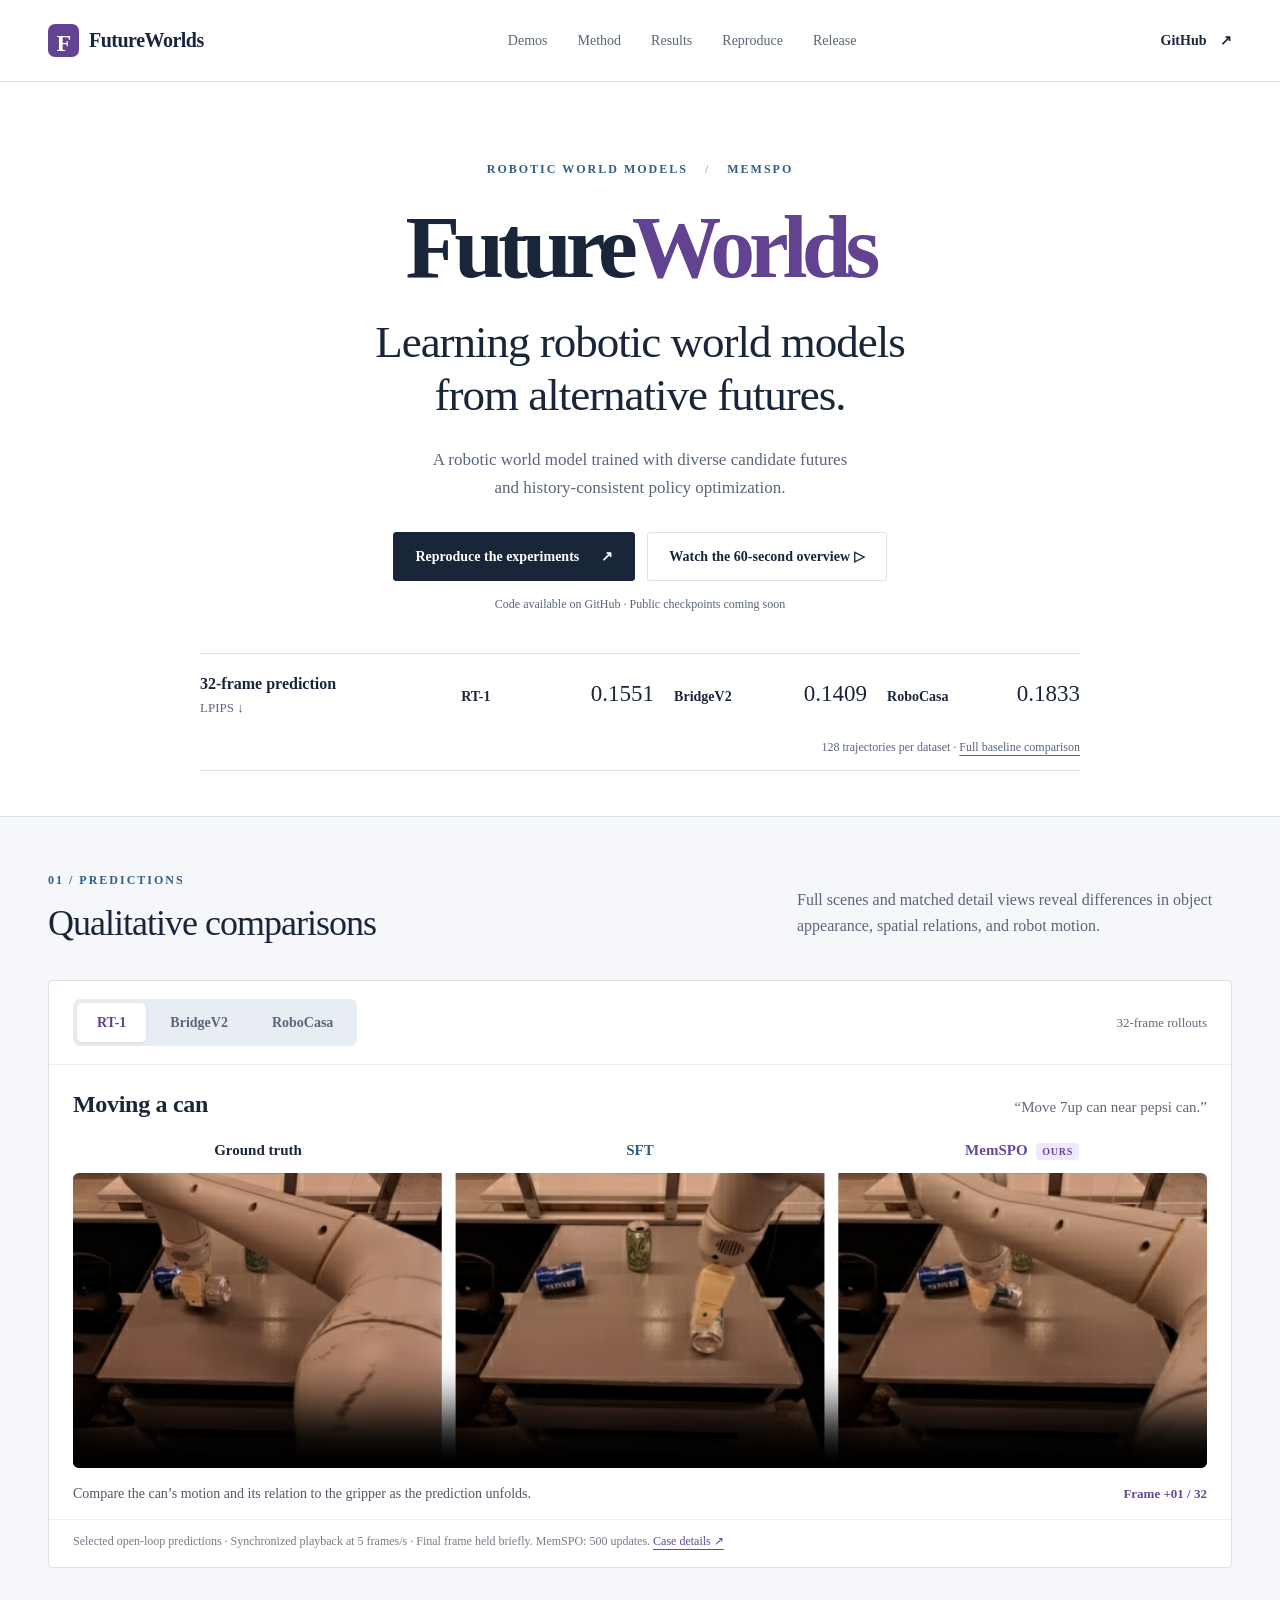
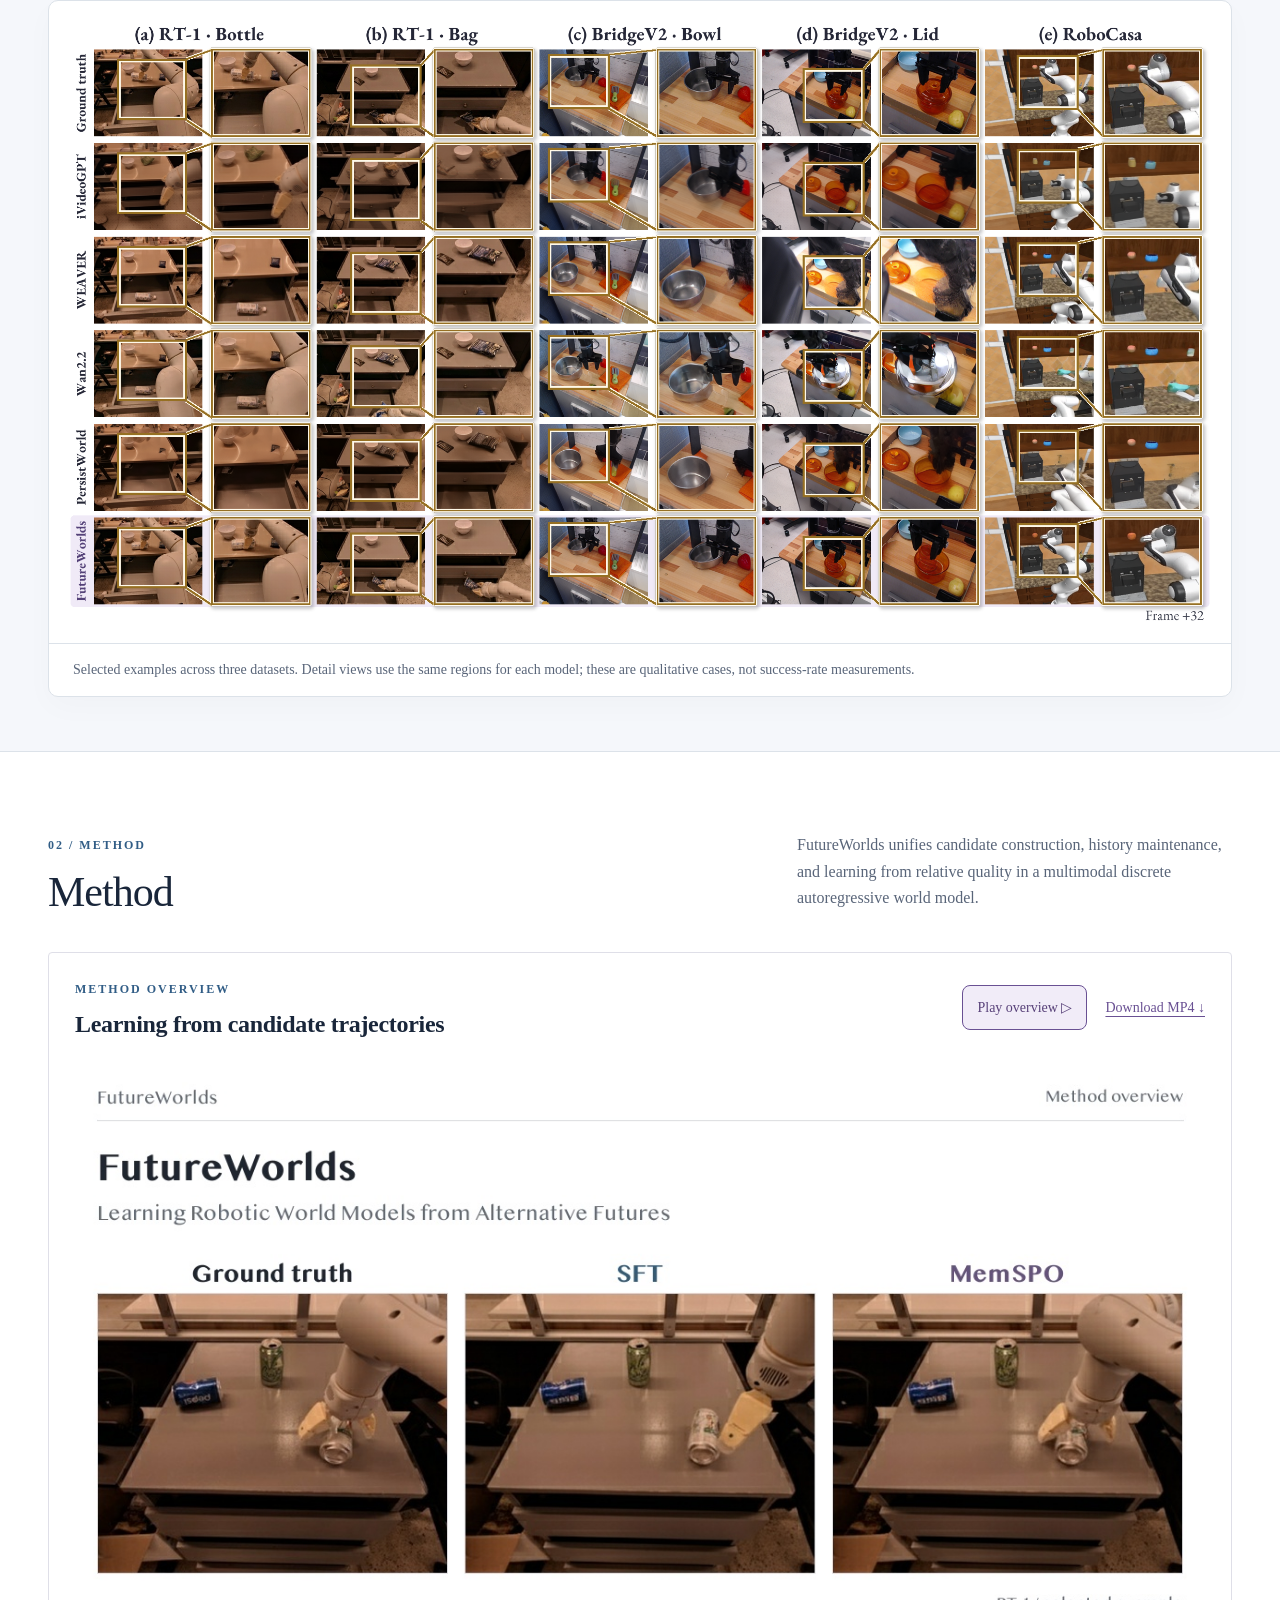
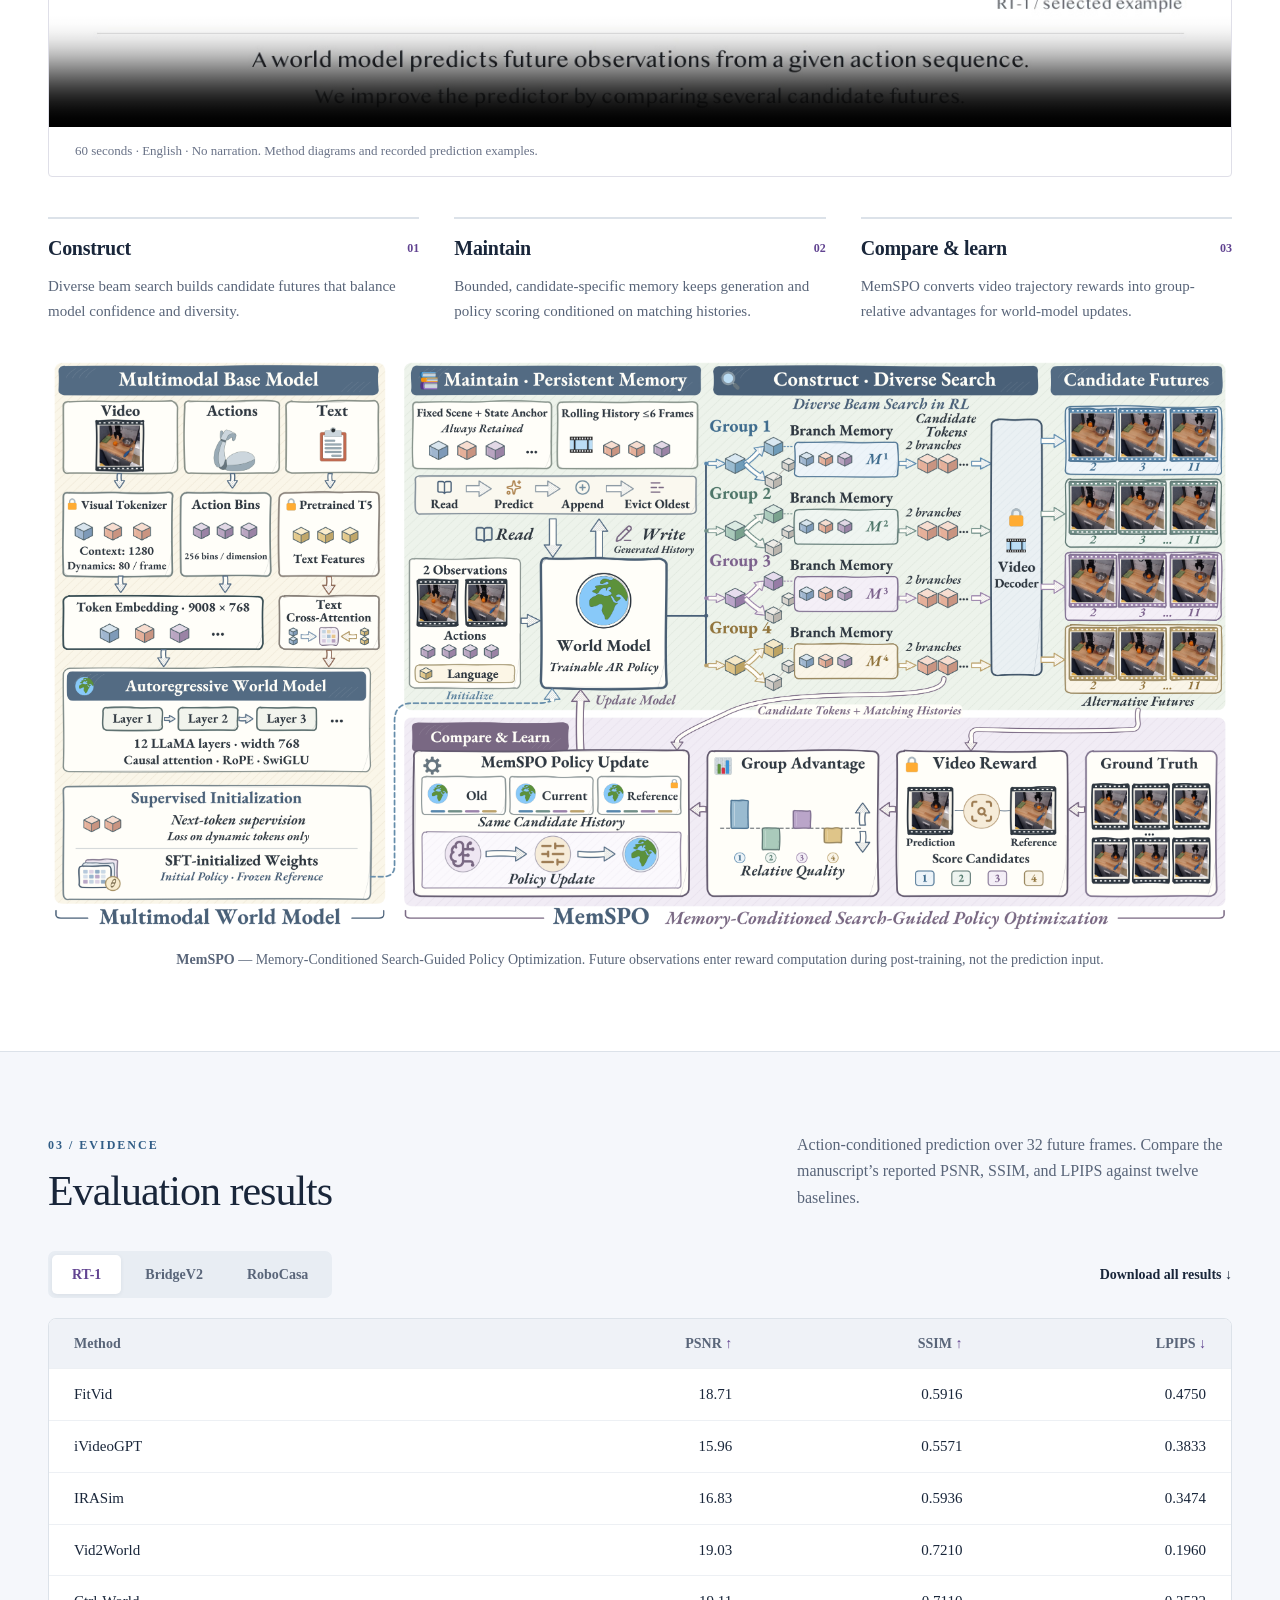
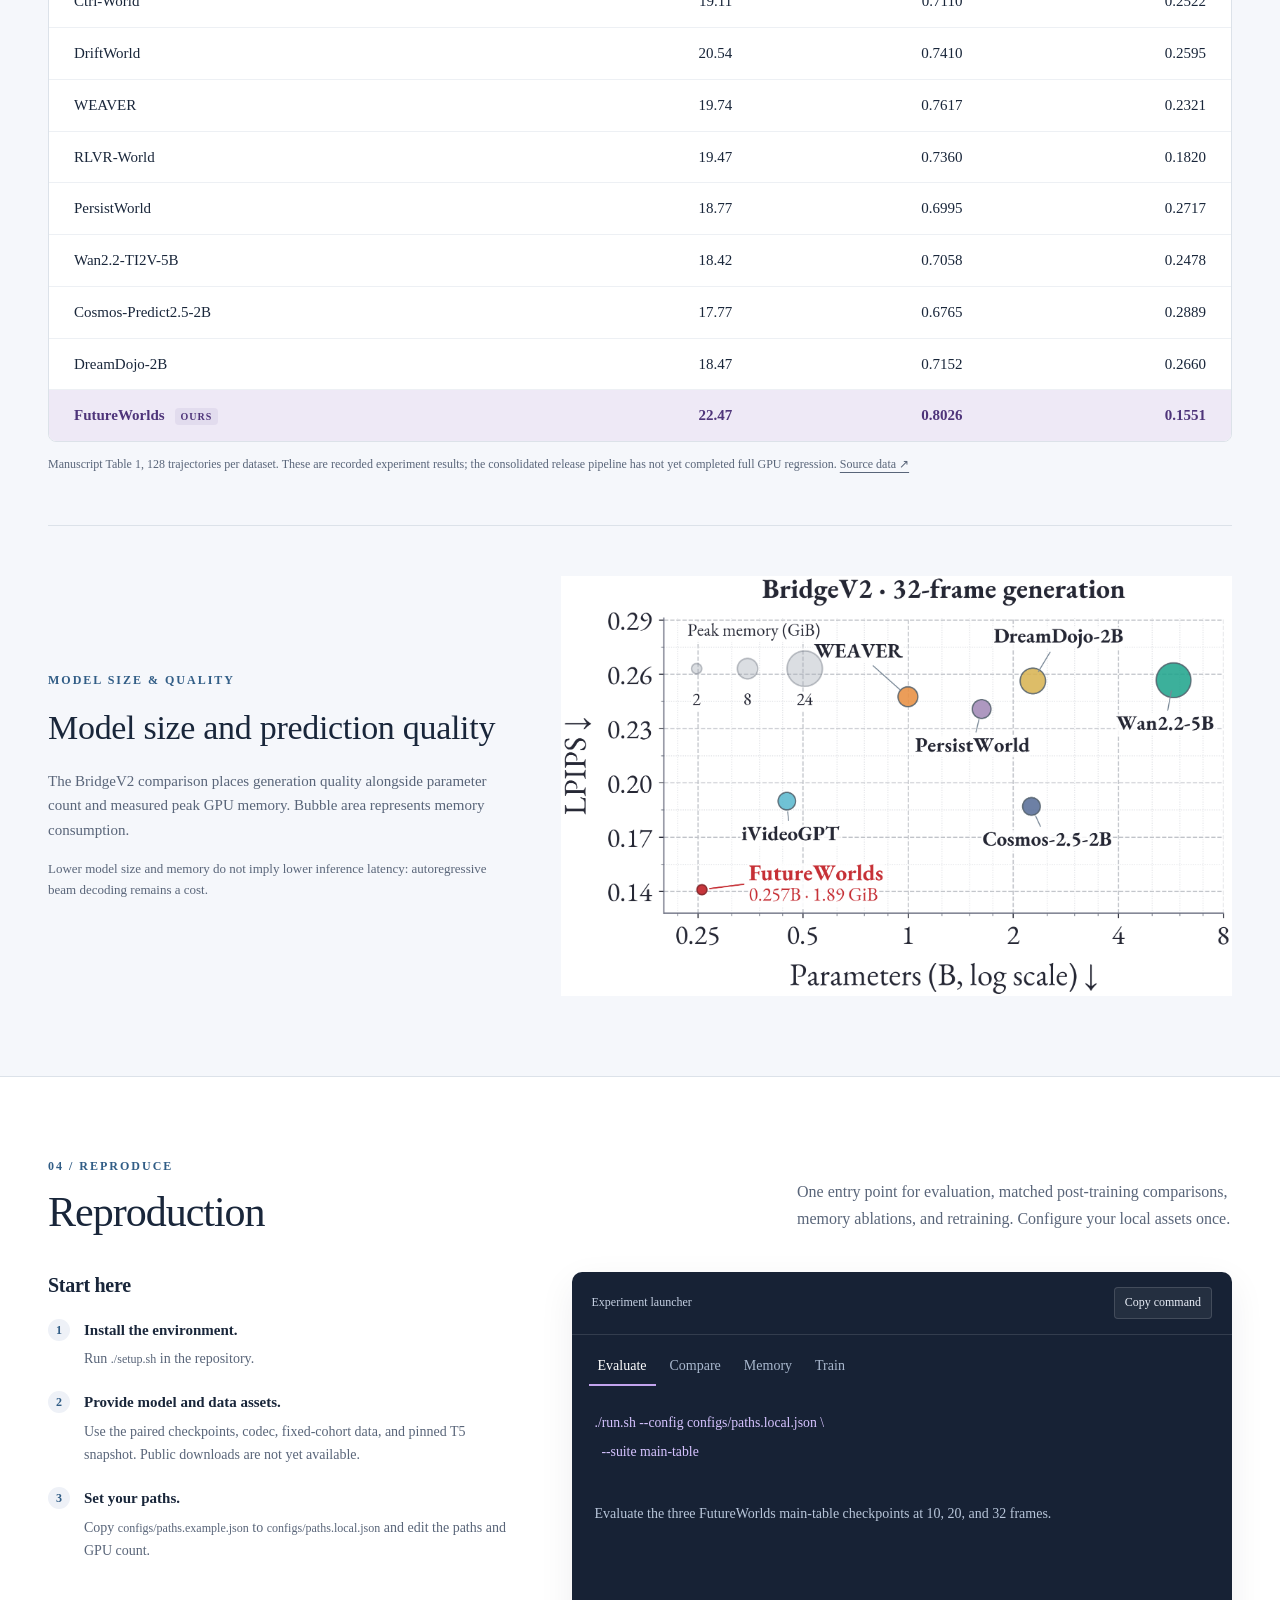
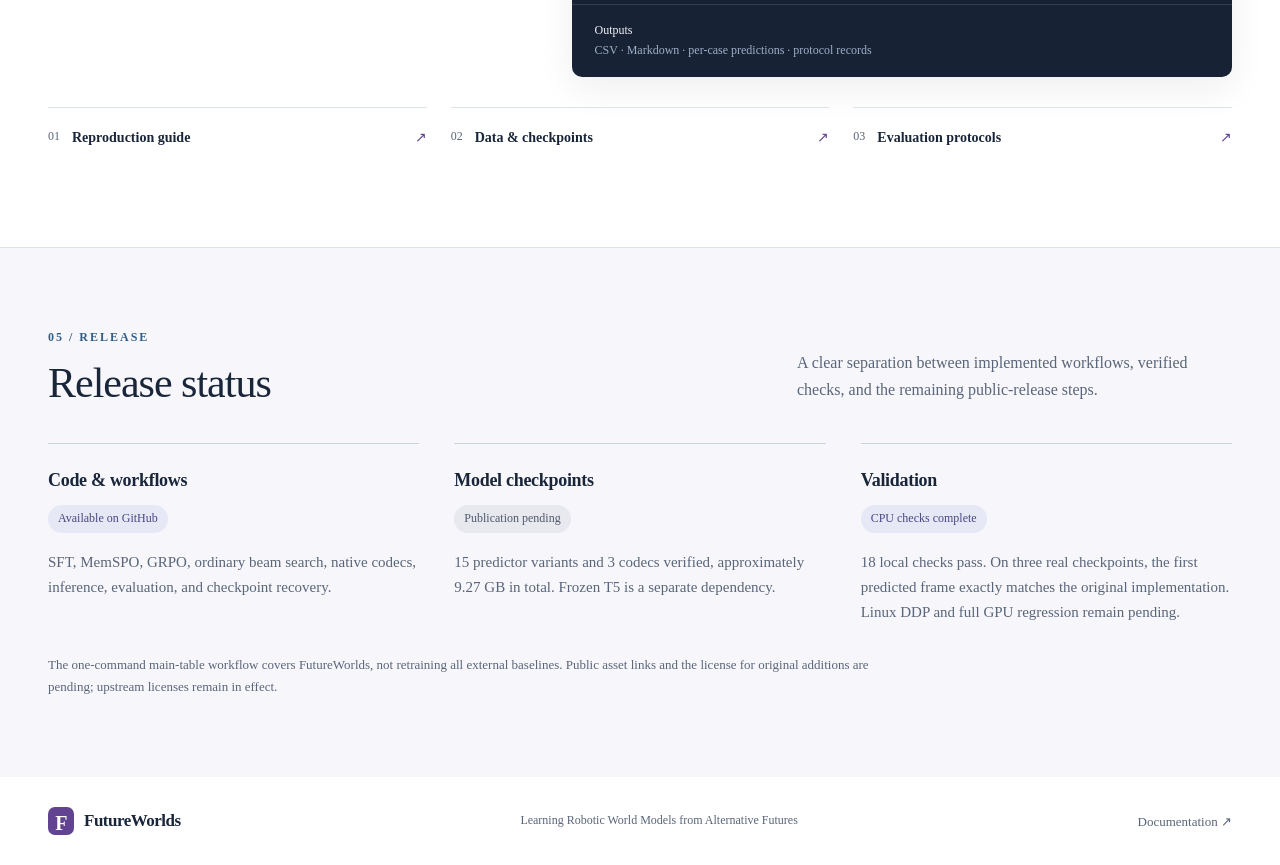
==== site/index.html @ 18e37ced "Publish FutureWorlds code and project website" ====
<!doctype html>
<html lang="en">
<head>
<meta charset="utf-8"><meta name="viewport" content="width=device-width, initial-scale=1">
<title>FutureWorlds · Learning from alternative futures</title>
<meta name="description" content="FutureWorlds learns robotic world models through diverse candidate futures, persistent memory, and MemSPO. Explore results and reproducible training and evaluation workflows.">
<meta property="og:title" content="FutureWorlds: Learning Robotic World Models from Alternative Futures"><meta property="og:description" content="Construct diverse futures. Maintain individual histories. Learn from relative quality."><meta property="og:type" content="website">
<link rel="icon" type="image/svg+xml" href="data:image/svg+xml,%3Csvg xmlns='http://www.w3.org/2000/svg' viewBox='0 0 32 32'%3E%3Crect width='32' height='32' rx='8' fill='%234f3e85'/%3E%3Cpath d='M9 24V8h15M9 15h11' stroke='white' stroke-width='3' fill='none'/%3E%3C/svg%3E">
<link rel="stylesheet" href="style.css?v=english2"><script src="app.js?v=english2" defer></script>
</head>
<body>
<a class="skip" href="#main">Skip to content</a>
<header><div class="nav wrap"><a href="#" class="wordmark"><span class="mark">F</span>FutureWorlds</a><nav aria-label="Main navigation"><a href="#rollouts">Demos</a><a href="#method">Method</a><a href="#results">Results</a><a href="#reproduce">Reproduce</a><a href="#release">Release</a></nav><a class="nav-cta" href="https://github.com/Alexander-wu/FutureWorlds">GitHub <span aria-hidden="true">↗</span></a></div></header>
<main id="main">
<section class="hero wrap">
<div class="eyebrow">ROBOTIC WORLD MODELS <span>/</span> MEMSPO</div>
<h1>Future<span>Worlds</span></h1>
<p class="hero-title">Learning robotic world models<br>from alternative futures.</p>
<p class="hero-description">A robotic world model trained with diverse candidate futures<br>and history-consistent policy optimization.</p>
<div class="actions"><a class="button primary" href="#reproduce">Reproduce the experiments <span aria-hidden="true">↗</span></a><a class="button secondary" href="#method-video">Watch the 60-second overview ▷</a></div>
<p class="availability">Code available on GitHub · Public checkpoints coming soon</p>
<div class="hero-results" aria-label="Reported 32-frame LPIPS results">
<p class="hero-results-label">32-frame prediction <span>LPIPS ↓</span></p>
<div><strong>RT-1</strong><span>0.1551</span></div><div><strong>BridgeV2</strong><span>0.1409</span></div><div><strong>RoboCasa</strong><span>0.1833</span></div>
<p class="hero-results-note">128 trajectories per dataset · <a href="#results">Full baseline comparison</a></p>
</div>
</section>
<section class="visual-section" id="predictions"><div class="wrap">
<div class="section-top"><div><div class="eyebrow">01 / PREDICTIONS</div><h2>Qualitative comparisons</h2></div><p>Full scenes and matched detail views reveal differences in object appearance, spatial relations, and robot motion.</p></div>
<div class="rollout-showcase" id="rollouts">
<div class="rollout-toolbar"><div class="tabs" role="tablist" aria-label="Animated prediction dataset"><button role="tab" aria-selected="true" id="rollout-rt1" aria-controls="rollout-panel" data-rollout="rt1">RT-1</button><button role="tab" aria-selected="false" tabindex="-1" id="rollout-bridge" aria-controls="rollout-panel" data-rollout="bridge">BridgeV2</button><button role="tab" aria-selected="false" tabindex="-1" id="rollout-robocasa" aria-controls="rollout-panel" data-rollout="robocasa">RoboCasa</button></div><span class="rollout-badge">32-frame rollouts</span></div>
<div id="rollout-panel" role="tabpanel" aria-labelledby="rollout-rt1">
<div class="rollout-title"><h3 id="rollout-title">Moving a can</h3><p id="rollout-instruction">“Move 7up can near pepsi can.”</p></div>
<div class="rollout-labels"><span>Ground truth</span><span>SFT</span><span>MemSPO <small>Ours</small></span></div>
<video id="rollout-video" controls muted loop playsinline preload="metadata" poster="assets/rollouts/rt1.jpg" src="assets/rollouts/rt1.mp4" aria-label="RT-1 synchronized ground truth, SFT and MemSPO prediction">Your browser does not support embedded video. <a href="assets/rollouts/rt1.mp4">Download the RT-1 comparison</a>.</video>
<div class="rollout-bottom"><p id="rollout-description">Compare the can’s motion and its relation to the gripper as the prediction unfolds.</p><span id="rollout-frame">Frame +01 / 32</span></div>
</div>
<p class="rollout-note">Selected open-loop predictions · Synchronized playback at 5 frames/s · Final frame held briefly. <span id="rollout-checkpoint">MemSPO: 500 updates.</span> <a href="data/rollouts.json">Case details ↗</a></p>
</div>
<figure class="figure-surface"><button class="figure-button" data-zoom="assets/qualitative.png" data-caption="Selected 32-frame predictions from the manuscript" aria-label="Enlarge qualitative comparisons"><img src="assets/qualitative.png" alt="Manuscript qualitative comparison across RT-1, BridgeV2 and RoboCasa, with baseline predictions and matched detail crops." width="2400" height="720"><span class="zoom-label">View full resolution ↗</span></button><figcaption>Selected examples across three datasets. Detail views use the same regions for each model; these are qualitative cases, not success-rate measurements.</figcaption></figure>
</div></section>
<section class="wrap section" id="method">
<div class="section-top"><div><div class="eyebrow">02 / METHOD</div><h2>Method</h2></div><p>FutureWorlds unifies candidate construction, history maintenance, and learning from relative quality in a multimodal discrete autoregressive world model.</p></div>
<figure class="explainer" id="method-video"><div class="explainer-heading"><div><span class="eyebrow">METHOD OVERVIEW</span><h3>Learning from candidate trajectories</h3></div><div class="explainer-actions"><button type="button" id="play-explainer">Play overview ▷</button> <a href="assets/futureworlds-explainer-en.mp4" download>Download MP4 ↓</a></div></div><video controls muted playsinline preload="metadata" src="assets/futureworlds-explainer-en.mp4?v=english2" poster="assets/futureworlds-explainer-en.jpg?v=english2" aria-label="FutureWorlds one-minute method explanation in English">Download the video using the link above.</video><figcaption>60 seconds · English · No narration. Method diagrams and recorded prediction examples.</figcaption></figure>
<div class="principles"><article><span>01</span><h3>Construct</h3><p>Diverse beam search builds candidate futures that balance model confidence and diversity.</p></article><article><span>02</span><h3>Maintain</h3><p>Bounded, candidate-specific memory keeps generation and policy scoring conditioned on matching histories.</p></article><article><span>03</span><h3>Compare & learn</h3><p>MemSPO converts video trajectory rewards into group-relative advantages for world-model updates.</p></article></div>
<figure class="method-figure"><button class="figure-button" data-zoom="assets/method.png" data-caption="FutureWorlds framework" aria-label="Enlarge method overview"><img src="assets/method.png" alt="FutureWorlds framework showing multimodal world-model pretraining, diverse future search, candidate memory and MemSPO optimization." loading="lazy"><span class="zoom-label">View full resolution ↗</span></button><figcaption><strong>MemSPO</strong> — Memory-Conditioned Search-Guided Policy Optimization. Future observations enter reward computation during post-training, not the prediction input.</figcaption></figure>
</section>
<section class="results-section" id="results"><div class="wrap section">
<div class="section-top"><div><div class="eyebrow">03 / EVIDENCE</div><h2>Evaluation results</h2></div><p>Action-conditioned prediction over 32 future frames. Compare the manuscript’s reported PSNR, SSIM, and LPIPS against twelve baselines.</p></div>
<div class="result-controls"><div class="tabs" role="tablist" aria-label="Results dataset"><button role="tab" aria-selected="true" id="tab-rt1" aria-controls="result-panel" data-dataset="RT-1">RT-1</button><button role="tab" aria-selected="false" tabindex="-1" id="tab-bridge" aria-controls="result-panel" data-dataset="BridgeV2">BridgeV2</button><button role="tab" aria-selected="false" tabindex="-1" id="tab-robo" aria-controls="result-panel" data-dataset="RoboCasa">RoboCasa</button></div><a class="text-link" href="data/results.csv" download>Download all results ↓</a></div>
<div id="result-panel" role="tabpanel" aria-labelledby="tab-rt1" tabindex="0"><div class="table-scroll"><table><caption class="sr-only">32-frame results on RT-1</caption><thead><tr><th scope="col">Method</th><th scope="col">PSNR <span>↑</span></th><th scope="col">SSIM <span>↑</span></th><th scope="col">LPIPS <span>↓</span></th></tr></thead><tbody id="result-rows"><tr><td>FitVid</td><td>18.71</td><td>0.5916</td><td>0.4750</td></tr><tr><td>iVideoGPT</td><td>15.96</td><td>0.5571</td><td>0.3833</td></tr><tr><td>IRASim</td><td>16.83</td><td>0.5936</td><td>0.3474</td></tr><tr><td>Vid2World</td><td>19.03</td><td>0.7210</td><td>0.1960</td></tr><tr><td>Ctrl-World</td><td>19.11</td><td>0.7110</td><td>0.2522</td></tr><tr><td>DriftWorld</td><td>20.54</td><td>0.7410</td><td>0.2595</td></tr><tr><td>WEAVER</td><td>19.74</td><td>0.7617</td><td>0.2321</td></tr><tr><td>RLVR-World</td><td>19.47</td><td>0.7360</td><td>0.1820</td></tr><tr><td>PersistWorld</td><td>18.77</td><td>0.6995</td><td>0.2717</td></tr><tr><td>Wan2.2-TI2V-5B</td><td>18.42</td><td>0.7058</td><td>0.2478</td></tr><tr><td>Cosmos-Predict2.5-2B</td><td>17.77</td><td>0.6765</td><td>0.2889</td></tr><tr><td>DreamDojo-2B</td><td>18.47</td><td>0.7152</td><td>0.2660</td></tr><tr class="ours"><td>FutureWorlds</td><td>22.47</td><td>0.8026</td><td>0.1551</td></tr></tbody></table></div></div>
<p class="table-note">Manuscript Table 1, 128 trajectories per dataset. These are recorded experiment results; the consolidated release pipeline has not yet completed full GPU regression. <a href="data/results.json">Source data ↗</a></p>
<div class="efficiency"><div><div class="eyebrow">MODEL SIZE & QUALITY</div><h3>Model size and prediction quality</h3><p>The BridgeV2 comparison places generation quality alongside parameter count and measured peak GPU memory. Bubble area represents memory consumption.</p><p class="quiet">Lower model size and memory do not imply lower inference latency: autoregressive beam decoding remains a cost.</p></div><figure><button class="figure-button" data-zoom="assets/efficiency.png" data-caption="BridgeV2 model-size and quality comparison" aria-label="Enlarge model size and quality plot"><img src="assets/efficiency.png" loading="lazy" alt="BridgeV2 bubble plot comparing LPIPS, model parameters and peak memory on one H20; FutureWorlds is 0.257 billion parameters and 1.89 GiB." ></button></figure></div>
</div></section>
<section class="wrap section" id="reproduce">
<div class="section-top"><div><div class="eyebrow">04 / REPRODUCE</div><h2>Reproduction</h2></div><p>One entry point for evaluation, matched post-training comparisons, memory ablations, and retraining. Configure your local assets once.</p></div>
<div class="reproduction"><div class="setup"><h3>Start here</h3><ol><li><strong>Install the environment.</strong><p>Run <code>./setup.sh</code> in the repository.</p></li><li><strong>Provide model and data assets.</strong><p>Use the paired checkpoints, codec, fixed-cohort data, and pinned T5 snapshot. Public downloads are not yet available.</p></li><li><strong>Set your paths.</strong><p>Copy <code>configs/paths.example.json</code> to <code>configs/paths.local.json</code> and edit the paths and GPU count.</p></li></ol></div>
<div class="terminal"><div class="terminal-top"><span>Experiment launcher</span><button id="copy-command" type="button">Copy command</button></div><div class="command-tabs" role="tablist" aria-label="Experiment workflow"><button role="tab" aria-selected="true" id="cmd-eval" aria-controls="command-panel" data-command="main-table">Evaluate</button><button role="tab" aria-selected="false" tabindex="-1" id="cmd-compare" aria-controls="command-panel" data-command="matched-200">Compare</button><button role="tab" aria-selected="false" tabindex="-1" id="cmd-memory" aria-controls="command-panel" data-command="memory">Memory</button><button role="tab" aria-selected="false" tabindex="-1" id="cmd-train" aria-controls="command-panel" data-command="train">Train</button></div><div role="tabpanel" id="command-panel" aria-labelledby="cmd-eval"><pre><code id="command-code">./run.sh --config configs/paths.local.json \
  --suite main-table</code></pre><p id="command-description">Evaluate the three FutureWorlds main-table checkpoints at 10, 20, and 32 frames.</p></div><div class="terminal-bottom">Outputs <span>CSV · Markdown · per-case predictions · protocol records</span></div></div></div>
<div class="guide-links"><a href="guides.html#reproduction"><span>01</span><strong>Reproduction guide</strong><span aria-hidden="true">↗</span></a><a href="guides.html#data"><span>02</span><strong>Data & checkpoints</strong><span aria-hidden="true">↗</span></a><a href="guides.html#protocols"><span>03</span><strong>Evaluation protocols</strong><span aria-hidden="true">↗</span></a></div>
</section>
<section class="release-section" id="release"><div class="wrap section"><div class="section-top"><div><div class="eyebrow">05 / RELEASE</div><h2>Release status</h2></div><p>A clear separation between implemented workflows, verified checks, and the remaining public-release steps.</p></div><div class="release-grid"><article><h3>Code & workflows</h3><span class="status ready">Available on GitHub</span><p>SFT, MemSPO, GRPO, ordinary beam search, native codecs, inference, evaluation, and checkpoint recovery.</p></article><article><h3>Model checkpoints</h3><span class="status">Publication pending</span><p>15 predictor variants and 3 codecs verified, approximately 9.27 GB in total. Frozen T5 is a separate dependency.</p></article><article><h3>Validation</h3><span class="status ready">CPU checks complete</span><p>18 local checks pass. On three real checkpoints, the first predicted frame exactly matches the original implementation. Linux DDP and full GPU regression remain pending.</p></article></div><p class="release-note">The one-command main-table workflow covers FutureWorlds, not retraining all external baselines. Public asset links and the license for original additions are pending; upstream licenses remain in effect.</p></div></section>
</main>
<footer class="wrap"><a class="wordmark" href="#"><span class="mark">F</span>FutureWorlds</a><p>Learning Robotic World Models from Alternative Futures</p><a href="guides.html">Documentation ↗</a></footer>
<dialog id="figure-dialog" aria-label="Figure viewer"><div class="dialog-top"><span id="figure-caption"></span><div><button id="actual-size" aria-pressed="false">Actual size</button> <button id="close-figure" aria-label="Close figure">Close ✕</button></div></div><div class="dialog-image"><img id="figure-full" alt=""></div></dialog>
<div class="sr-only" role="status" id="feedback"></div>
<script type="application/json" id="results-data">{"title": "32-frame action-conditioned video prediction", "trajectories_per_dataset": 128, "source": "Manuscript Table 1", "source_sha256": "e262c938da80c31e0b5a3c26a2bc0cf922e459d5cce4b7db2d050d6c110b53b8", "note": "Reported manuscript results; not a rerun of the newly consolidated pipeline. Some baseline results are supplied by the project author from another server.", "methods": [{"method": "FitVid", "RT-1": {"psnr": 18.71, "ssim": 0.5916, "lpips": 0.475}, "BridgeV2": {"psnr": 17.09, "ssim": 0.6072, "lpips": 0.5235}, "RoboCasa": {"psnr": 13.5, "ssim": 0.5422, "lpips": 0.5655}}, {"method": "iVideoGPT", "RT-1": {"psnr": 15.96, "ssim": 0.5571, "lpips": 0.3833}, "BridgeV2": {"psnr": 20.06, "ssim": 0.7791, "lpips": 0.1899}, "RoboCasa": {"psnr": 16.67, "ssim": 0.7187, "lpips": 0.2366}}, {"method": "IRASim", "RT-1": {"psnr": 16.83, "ssim": 0.5936, "lpips": 0.3474}, "BridgeV2": {"psnr": 17.39, "ssim": 0.7094, "lpips": 0.2524}, "RoboCasa": {"psnr": 13.55, "ssim": 0.5834, "lpips": 0.3706}}, {"method": "Vid2World", "RT-1": {"psnr": 19.03, "ssim": 0.721, "lpips": 0.196}, "BridgeV2": {"psnr": 18.92, "ssim": 0.711, "lpips": 0.188}, "RoboCasa": {"psnr": 15.4, "ssim": 0.7, "lpips": 0.2287}}, {"method": "Ctrl-World", "RT-1": {"psnr": 19.11, "ssim": 0.711, "lpips": 0.2522}, "BridgeV2": {"psnr": 18.38, "ssim": 0.6932, "lpips": 0.2621}, "RoboCasa": {"psnr": 15.55, "ssim": 0.7035, "lpips": 0.2686}}, {"method": "DriftWorld", "RT-1": {"psnr": 20.54, "ssim": 0.741, "lpips": 0.2595}, "BridgeV2": {"psnr": 20.32, "ssim": 0.7429, "lpips": 0.2379}, "RoboCasa": {"psnr": 16.5, "ssim": 0.72, "lpips": 0.2891}}, {"method": "WEAVER", "RT-1": {"psnr": 19.74, "ssim": 0.7617, "lpips": 0.2321}, "BridgeV2": {"psnr": 18.74, "ssim": 0.7447, "lpips": 0.2476}, "RoboCasa": {"psnr": 14.62, "ssim": 0.7136, "lpips": 0.2726}}, {"method": "RLVR-World", "RT-1": {"psnr": 19.47, "ssim": 0.736, "lpips": 0.182}, "BridgeV2": {"psnr": 19.06, "ssim": 0.721, "lpips": 0.178}, "RoboCasa": {"psnr": 15.8, "ssim": 0.71, "lpips": 0.2017}}, {"method": "PersistWorld", "RT-1": {"psnr": 18.77, "ssim": 0.6995, "lpips": 0.2717}, "BridgeV2": {"psnr": 19.07, "ssim": 0.7154, "lpips": 0.2408}, "RoboCasa": {"psnr": 15.61, "ssim": 0.7112, "lpips": 0.2639}}, {"method": "Wan2.2-TI2V-5B", "RT-1": {"psnr": 18.42, "ssim": 0.7058, "lpips": 0.2478}, "BridgeV2": {"psnr": 16.35, "ssim": 0.6889, "lpips": 0.2568}, "RoboCasa": {"psnr": 14.37, "ssim": 0.6906, "lpips": 0.2711}}, {"method": "Cosmos-Predict2.5-2B", "RT-1": {"psnr": 17.77, "ssim": 0.6765, "lpips": 0.2889}, "BridgeV2": {"psnr": 18.98, "ssim": 0.7799, "lpips": 0.187}, "RoboCasa": {"psnr": 14.3, "ssim": 0.6802, "lpips": 0.2916}}, {"method": "DreamDojo-2B", "RT-1": {"psnr": 18.47, "ssim": 0.7152, "lpips": 0.266}, "BridgeV2": {"psnr": 16.95, "ssim": 0.7461, "lpips": 0.2563}, "RoboCasa": {"psnr": 13.92, "ssim": 0.6349, "lpips": 0.3278}}, {"method": "FutureWorlds", "RT-1": {"psnr": 22.47, "ssim": 0.8026, "lpips": 0.1551}, "BridgeV2": {"psnr": 22.03, "ssim": 0.7968, "lpips": 0.1409}, "RoboCasa": {"psnr": 18.47, "ssim": 0.7659, "lpips": 0.1833}}]}</script>
</body></html>
---- site/style.css ----
:root{--ink:#19263a;--muted:#596579;--blue:#315d86;--purple:#614391;--line:#dce2e9;--paper:#fff;--soft:#f5f7fb;--serif:'Malayalam MN','PingFang SC',serif;--sans:'Malayalam MN','PingFang SC',serif}*{box-sizing:border-box}html{scroll-behavior:smooth;scroll-padding-top:90px}body{margin:0;background:var(--paper);color:var(--ink);font:16px/1.65 var(--sans);-webkit-font-smoothing:antialiased}a{color:inherit;text-underline-offset:4px}button{font:inherit;cursor:pointer}button,a{-webkit-tap-highlight-color:transparent}a:focus-visible,button:focus-visible,[tabindex]:focus-visible{outline:3px solid #8d70c4;outline-offset:5px}.wrap{max-width:1220px;width:calc(100% - 96px);margin-inline:auto}.skip{position:absolute;left:12px;top:-80px;padding:10px 18px;background:white;z-index:100}.skip:focus{top:8px}header{height:82px;border-bottom:1px solid var(--line);background:rgba(255,255,255,.96);position:sticky;top:0;z-index:10;backdrop-filter:blur(12px)}.nav{height:100%;display:flex;align-items:center;justify-content:space-between;gap:20px}.wordmark{font-weight:750;letter-spacing:-.5px;font-size:20px;display:inline-flex;align-items:center;gap:10px;text-decoration:none;white-space:nowrap}.mark{display:inline-grid;place-items:center;width:31px;height:33px;border-radius:7px;background:var(--purple);color:white;font-family:var(--serif);font-size:24px;font-weight:700}.nav nav{display:flex;gap:30px}.nav nav a{font-size:14px;color:var(--muted);text-decoration:none}.nav nav a:hover,.text-link:hover{color:var(--purple)}.nav-cta{text-decoration:none;font-size:14px;font-weight:650}.nav-cta span{margin-left:10px}.hero{text-align:center;padding-top:78px;padding-bottom:45px}.eyebrow{font-size:12px;font-weight:700;letter-spacing:2px;color:var(--blue);margin-bottom:18px}.eyebrow span{color:#a0acbd;padding:0 12px}h1{font-size:clamp(64px,7vw,98px);line-height:1.1;letter-spacing:-6px;margin:0 0 20px;font-weight:730}h1 span{color:var(--purple)}.hero-title{font-family:var(--serif);font-size:clamp(29px,3.6vw,45px);line-height:1.18;letter-spacing:-1px;margin:0 0 23px}.hero-description{color:var(--muted);font-size:18px;line-height:1.65;margin:0}.actions{display:flex;justify-content:center;gap:12px;margin:30px 0 14px}.button{padding:12px 21px;border:1px solid var(--line);border-radius:6px;font-size:14px;font-weight:650;text-decoration:none;display:inline-flex;align-items:center;gap:22px}.primary{background:var(--ink);border-color:var(--ink);color:#fff}.primary:hover{background:var(--purple);border-color:var(--purple)}.secondary:hover{background:var(--soft)}.availability{font-size:12px;color:var(--muted);margin:0}.metrics{display:grid;grid-template-columns:repeat(3,1fr);max-width:900px;margin:53px auto 0;padding:28px 0 0;border-top:1px solid var(--line)}.metrics>div+div{border-left:1px solid var(--line)}.metric-dataset{font-size:14px;font-weight:650}.metrics strong{display:block;font-family:var(--serif);font-size:49px;line-height:1.25;font-weight:500;color:var(--purple);letter-spacing:-1px}.metrics strong span{font-size:28px;margin-left:3px}.metrics div p{margin:1px 0 0;color:var(--muted);font-size:14px}.metric-note{grid-column:1/-1;color:var(--muted);font-size:12px;margin:23px 0 0}.section{padding-block:80px}.section-top{display:flex;justify-content:space-between;gap:70px;align-items:end;margin-bottom:35px}.section-top>div{flex:1.2}.section-top>p{flex:1;max-width:435px;margin:0 0 5px;color:var(--muted);font-size:16px}.section-top .eyebrow{margin-bottom:12px}h2{font-family:var(--serif);font-weight:500;letter-spacing:-1px;line-height:1.16;font-size:42px;margin:0}h2 em{font-style:normal;color:var(--purple)}h3{font-size:20px;line-height:1.35;letter-spacing:-.3px;margin:0 0 12px}p{margin-top:0}.visual-section{background:var(--soft);border-block:1px solid var(--line);padding:54px 0}.visual-section h2{font-size:36px}.figure-surface{margin:0;background:white;border:1px solid var(--line);border-radius:10px;overflow:hidden;box-shadow:0 10px 30px #19263a06}.figure-button{display:block;width:100%;padding:0;border:none;background:transparent;position:relative;color:var(--ink);cursor:zoom-in}.figure-button img{display:block;width:100%;height:auto}.figure-surface .figure-button{padding:20px}.zoom-label{position:absolute;right:20px;bottom:20px;background:rgba(255,255,255,.94);border:1px solid var(--line);border-radius:4px;padding:4px 9px;font-size:12px;color:var(--blue);opacity:0;transition:opacity .15s}.figure-button:hover .zoom-label,.figure-button:focus-visible .zoom-label{opacity:1}figcaption{font-size:14px;color:var(--muted);line-height:1.6}.figure-surface figcaption{padding:15px 24px;margin:0;border-top:1px solid var(--line)}.principles{display:grid;grid-template-columns:repeat(3,1fr);gap:35px;margin:35px 0 28px}.principles article{border-top:2px solid var(--line);padding:16px 0 0}.principles article>span{font-size:12px;color:var(--purple);font-weight:700;float:right;margin-top:4px}.principles p{font-size:15px;line-height:1.65;color:var(--muted);margin:0}.method-figure{margin:35px 0 0}.method-figure figcaption{max-width:940px;text-align:center;margin:18px auto 0}.results-section{background:var(--soft);border-block:1px solid var(--line)}.result-controls{display:flex;justify-content:space-between;gap:20px;align-items:center;margin-bottom:20px}.tabs{display:flex;gap:4px;padding:4px;background:#e8edf3;border-radius:7px}.tabs button{border:0;padding:8px 20px;background:none;border-radius:5px;font-size:14px;font-weight:600;color:var(--muted)}.tabs button[aria-selected=true]{background:white;box-shadow:0 1px 4px #19263a12;color:var(--purple)}.text-link{font-size:14px;text-decoration:none;font-weight:600}.table-scroll{overflow:auto;background:white;border:1px solid var(--line);border-radius:8px}table{width:100%;border-collapse:collapse;font-size:15px;font-variant-numeric:tabular-nums}th,td{padding:13px 25px;text-align:right;border-bottom:1px solid #edf0f4}th{background:#eff2f7;font-size:14px;font-weight:600;color:var(--muted)}th:first-child,td:first-child{text-align:left}th span{color:var(--purple)}tr:last-child td{border:0}.ours td{background:#eee9f6;color:#4e347a;font-weight:750}.ours td:first-child::after{content:'OURS';font-size:10px;letter-spacing:1px;background:#61439114;padding:3px 6px;border-radius:4px;margin-left:10px;vertical-align:middle}.table-note{font-size:12px;color:var(--muted);margin:13px 0 0;line-height:1.65}.table-note a{white-space:nowrap}.efficiency{display:grid;grid-template-columns:.8fr 1.2fr;gap:65px;align-items:center;border-top:1px solid var(--line);padding-top:50px;margin-top:50px}.efficiency h3{font-family:var(--serif);font-size:34px;font-weight:400;line-height:1.18;margin-bottom:20px}.efficiency p{color:var(--muted);font-size:15px}.efficiency p.quiet{font-size:13px;margin-bottom:0}.efficiency figure{margin:0}.reproduction{display:grid;grid-template-columns:.83fr 1.17fr;gap:55px;align-items:start}.setup h3{margin-bottom:18px}.setup ol{list-style:none;counter-reset:setup;padding:0;margin:0}.setup li{position:relative;padding-left:36px;margin-bottom:18px;counter-increment:setup}.setup li:before{content:counter(setup);position:absolute;top:2px;left:0;width:22px;height:22px;text-align:center;font-size:12px;line-height:22px;background:#eef1f7;color:var(--blue);border-radius:50%;font-weight:600}.setup strong{font-size:15px;font-weight:650}.setup p{font-size:14px;line-height:1.7;color:var(--muted);margin:4px 0 0}code{font-family:var(--sans);font-size:.86em;overflow-wrap:anywhere}.terminal{background:#172235;color:#eff3ff;border-radius:10px;overflow:hidden;box-shadow:0 12px 36px #17223512}.terminal-top{padding:15px 20px;display:flex;justify-content:space-between;align-items:center;border-bottom:1px solid #ffffff1f;font-size:12px;color:#c6d1e3}.terminal-top button{background:#ffffff0f;border:1px solid #ffffff24;color:#e9eef7;font-size:12px;padding:5px 10px;border-radius:4px}.terminal-top button:hover{background:#ffffff24}.command-tabs{display:flex;padding:12px 17px 0;gap:5px}.command-tabs button{border:0;border-bottom:2px solid transparent;background:none;color:#a9b8ce;font-size:14px;padding:7px 9px}.command-tabs button[aria-selected=true]{border-bottom-color:#c3a4ee;color:white}.terminal pre{padding:23px 23px 6px;margin:0;white-space:pre-wrap;line-height:1.8;font-size:16px;min-height:108px;color:#d6c3ff}.terminal p{padding:8px 23px 25px;margin:0;color:#b7c5d9;font-size:14px;line-height:1.7;min-height:110px}.terminal-bottom{border-top:1px solid #ffffff1f;padding:16px 23px;color:#f0f3f9;font-size:12px}.terminal-bottom span{display:block;color:#9eafc7;font-size:12px}.guide-links{display:grid;grid-template-columns:repeat(3,1fr);gap:24px;margin-top:30px}.guide-links a{border-top:1px solid var(--line);padding:18px 0;text-decoration:none;display:flex;align-items:center;gap:12px;font-size:14px}.guide-links a>span:first-child{font-size:12px;color:var(--muted)}.guide-links a>span:last-child{margin-left:auto;color:var(--purple)}.guide-links a:hover strong{color:var(--purple)}.release-section{background:#f7f7fb;border-top:1px solid var(--line)}.release-grid{display:grid;grid-template-columns:repeat(3,1fr);gap:35px}.release-grid article{border-top:1px solid #cbd2df;padding-top:24px}.release-grid h3{font-size:18px}.status{font-size:12px;border-radius:20px;background:#e7e9ef;display:inline-block;color:#50586b;padding:4px 10px;margin-bottom:17px}.status.ready{background:#e6e8f5;color:#4b4784}.release-grid p{font-size:15px;color:var(--muted);margin:0}.release-note{margin:30px 0 0;font-size:13px;color:var(--muted);max-width:850px}footer{display:flex;justify-content:space-between;gap:30px;align-items:center;padding-block:30px;font-size:12px;color:var(--muted)}footer p{margin:0}footer>a:last-child{font-size:13px;white-space:nowrap;text-decoration:none}footer .wordmark{color:var(--ink);font-size:17px}footer .mark{width:26px;height:28px;font-size:20px}dialog{max-width:96vw;max-height:94vh;width:1600px;padding:0;border:1px solid var(--line);border-radius:10px;background:white;box-shadow:0 30px 100px #0005}dialog::backdrop{background:#0b1425bb;backdrop-filter:blur(3px)}.dialog-top{display:flex;justify-content:space-between;gap:20px;padding:15px 22px;border-bottom:1px solid var(--line);font-size:14px;align-items:center}.dialog-top button{padding:5px 12px;background:var(--soft);border:1px solid var(--line);border-radius:4px;font-size:14px;white-space:nowrap}.dialog-image{overflow:auto;max-height:80vh}.dialog-image img{display:block;width:100%;height:auto}.sr-only{position:absolute;width:1px;height:1px;padding:0;margin:-1px;overflow:hidden;clip:rect(0,0,0,0);white-space:nowrap;border:0}.guide-main{max-width:900px;padding-block:65px}.guide-main h1{font-family:var(--serif);font-size:48px;letter-spacing:-1.5px;margin:12px 0 22px}.guide-main h2{font-size:32px;margin:50px 0 18px}.guide-main h3{font-size:20px;margin:28px 0 12px}.guide-main p,.guide-main li{color:var(--muted)}.guide-main pre{background:#172235;color:#e2d7fa;padding:22px;border-radius:7px;overflow:auto;line-height:1.8}.guide-main .notice{padding:20px 24px;border-left:3px solid var(--purple);background:var(--soft);font-size:15px}.guide-main table{font-size:14px}.guide-main details{border-block-start:1px solid var(--line);padding:18px 0}.guide-main summary{cursor:pointer;font-weight:650}.guide-main details p{padding-top:14px}.guide-nav{display:flex;gap:24px;flex-wrap:wrap;font-size:14px;margin:28px 0}
@media(min-width:1700px){.wrap{max-width:1320px}.hero{padding-top:95px}.hero-title{font-size:48px}}
@media(max-width:850px){.wrap{width:calc(100% - 44px)}.nav nav{gap:18px}.nav-cta{display:none}.hero{padding-top:55px}h1{letter-spacing:-3px}.section-top{gap:25px}.section-top>p{font-size:15px}h2{font-size:35px}.principles{gap:22px}.reproduction{gap:28px;grid-template-columns:1fr 1.1fr}.efficiency{gap:32px}.section{padding-block:60px}.release-grid{gap:24px}footer p{display:none}.guide-links{gap:15px}.guide-links a{font-size:13px}th,td{padding:12px 20px}}
@media(max-width:620px){header{height:68px}.wrap{width:calc(100% - 32px)}.wordmark{font-size:17px}.mark{width:26px;height:28px;font-size:21px}.nav nav{gap:16px}.nav nav a{font-size:13px}.nav nav a:first-child,.nav nav a:last-child{display:none}.hero{padding-top:44px;padding-bottom:32px}.eyebrow{font-size:11px;letter-spacing:1.5px}h1{font-size:56px;letter-spacing:-3px;margin-bottom:18px}.hero-title{font-size:28px;letter-spacing:-.7px}.hero-description{font-size:15px}.hero-description br{display:none}.actions{gap:8px;margin-top:25px;flex-wrap:wrap}.button{padding:10px 14px;font-size:13px;gap:10px}.availability{font-size:11px}.metrics{margin-top:32px;padding-top:22px}.metrics strong{font-size:36px}.metrics strong span{font-size:20px}.metrics div p,.metric-dataset{font-size:12px}.metric-note{font-size:11px;line-height:1.6;max-width:320px;justify-self:center}.section-top{display:block;margin-bottom:25px}.section-top>p{margin-top:18px;max-width:none}.section,.visual-section{padding-block:45px}h2,.visual-section h2{font-size:32px}.figure-surface .figure-button{padding:8px}.figure-surface figcaption{font-size:12px;padding:13px 15px}.zoom-label{display:none}.principles{display:block;margin:25px 0}.principles article{margin-top:22px;padding-top:14px}.principles h3{font-size:18px}.principles p{font-size:14px}.method-figure figcaption{font-size:12px}.result-controls{flex-wrap:wrap;gap:12px}.tabs{width:100%;justify-content:space-between}.tabs button{flex:1;padding:8px 10px}.text-link{font-size:13px}.table-scroll{border-radius:6px}table{font-size:13px;min-width:365px}th,td{padding:11px 10px}th{font-size:12px}td:first-child{max-width:180px;overflow-wrap:anywhere}.ours td:first-child::after{display:none}.table-note{font-size:11px}.efficiency{grid-template-columns:1fr;gap:25px;padding-top:32px;margin-top:35px}.efficiency h3{font-size:31px}.reproduction{grid-template-columns:1fr;gap:20px}.terminal pre{font-size:14px}.terminal p{min-height:90px}.guide-links{grid-template-columns:1fr;gap:0}.guide-links a{font-size:14px;padding:16px 0}.release-grid{grid-template-columns:1fr;gap:24px}.release-grid article{padding-top:20px}.release-grid h3{margin-bottom:8px}.status{margin-bottom:12px}.release-note{font-size:12px}.dialog-top{font-size:12px;padding:10px 12px}.dialog-top button{font-size:12px}.guide-main h1{font-size:38px}.guide-main h2{font-size:29px}.guide-main p,.guide-main li{font-size:15px}footer{padding-block:23px}}
@media(prefers-reduced-motion:reduce){html{scroll-behavior:auto}*{transition:none!important}}

.dialog-image.native-size img{width:auto;max-width:none}.dialog-top>div{display:flex;gap:8px}.dialog-top button[aria-pressed=true]{background:#e9e3f3;color:#4e347a}

/* Synchronized native-frame comparisons. */
#rollouts{scroll-margin-top:100px}.rollout-showcase{background:#fff;border:1px solid #dfdfe8;border-radius:18px;overflow:hidden;margin:0 0 32px;box-shadow:0 12px 32px #24253808}.rollout-toolbar{display:flex;align-items:center;justify-content:space-between;padding:18px 24px;border-bottom:1px solid #ececf2;gap:14px}.rollout-badge{color:#646579;font-size:13px;white-space:nowrap}.rollout-title{padding:23px 24px 18px;display:flex;align-items:baseline;justify-content:space-between;gap:20px}.rollout-title h3{margin:0;font-size:24px}.rollout-title p{margin:0;color:#646579;font-size:15px}.rollout-labels{display:grid;grid-template-columns:repeat(3,1fr);gap:12px;margin:0 24px 10px;text-align:center;font-size:15px;font-weight:700}.rollout-labels span:nth-child(2){color:#345d7b}.rollout-labels span:nth-child(3){color:#644799}.rollout-labels small{font-size:10px;text-transform:uppercase;letter-spacing:.07em;background:#f0e9fa;padding:3px 6px;border-radius:4px;margin-left:5px}#rollout-video{display:block;width:calc(100% - 48px);height:auto;aspect-ratio:984/256;margin:0 24px;background:#fff;border-radius:6px}.rollout-bottom{display:flex;justify-content:space-between;gap:20px;align-items:center;padding:14px 24px}.rollout-bottom p{margin:0;font-size:14px;color:#525769}#rollout-frame{white-space:nowrap;font-variant-numeric:tabular-nums;color:#644799;font-size:13px;font-weight:600}.rollout-note{margin:0;padding:12px 24px 16px;border-top:1px solid #eeeef4;color:#777b87;font-size:12px;line-height:1.6}.rollout-note a{color:#644799}@media(max-width:680px){.rollout-toolbar{padding:12px;flex-wrap:wrap}.rollout-title{padding:16px 12px;display:block}.rollout-title h3{font-size:21px}.rollout-title p{font-size:13px;margin-top:6px}.rollout-labels{margin:0 12px 8px;font-size:12px;gap:4px}.rollout-labels small{display:none}#rollout-video{width:calc(100% - 24px);margin:0 12px}.rollout-bottom{padding:12px;align-items:flex-start}.rollout-bottom p{font-size:12px}.rollout-note{padding:12px}#rollout-frame{font-size:11px}}

#method-video{scroll-margin-top:100px}.explainer{margin:0 0 40px;border:1px solid #dfdfe8;border-radius:16px;overflow:hidden;background:white}.explainer-heading{padding:22px 26px;display:flex;align-items:center;justify-content:space-between;gap:20px}.explainer-heading h3{margin:7px 0 0;font-size:24px}.explainer-heading a{white-space:nowrap;color:#695093;font-size:14px}.explainer video{display:block;width:100%;aspect-ratio:16/9;background:#f8f9fc}.explainer figcaption{padding:14px 26px;color:#697287;font-size:13px}@media(max-width:680px){.explainer-heading{padding:18px;display:block}.explainer-heading h3{font-size:20px;margin-bottom:12px}.explainer figcaption{padding:12px 18px}}
.explainer-actions{display:flex;align-items:center;gap:18px}.explainer-actions button{border:1px solid #695093;background:#f1ecf8;color:#584179;border-radius:8px;padding:10px 14px;cursor:pointer;font:inherit;font-size:14px}

/* Compact manuscript-style summary in place of oversized gain cards. */
.hero-results{max-width:880px;margin:38px auto 0;border-top:1px solid var(--line);border-bottom:1px solid var(--line);display:grid;grid-template-columns:1.25fr repeat(3,1fr);align-items:center;text-align:left;gap:20px;padding:17px 0 12px}.hero-results-label{margin:0;font-size:16px;font-weight:600}.hero-results-label span{display:block;color:var(--muted);font-weight:400;font-size:13px}.hero-results>div{display:flex;align-items:baseline;gap:16px;justify-content:space-between}.hero-results strong{font-size:14px;font-weight:600;white-space:nowrap}.hero-results>div>span{font-size:23px;color:var(--ink);font-variant-numeric:tabular-nums}.hero-results-note{grid-column:1/-1;margin:0;text-align:right;font-size:12px;color:var(--muted)}.hero-description{font-size:17px}.rollout-showcase,.explainer{box-shadow:none;border-radius:4px}.button{border-radius:3px}@media(max-width:780px){.hero-results{grid-template-columns:repeat(3,1fr);gap:13px}.hero-results-label{grid-column:1/-1}.hero-results-label span{display:inline;margin-left:12px}.hero-results>div{display:block}.hero-results>div>span{display:block}.hero-results-note{text-align:left}.hero-results strong{font-size:13px}}
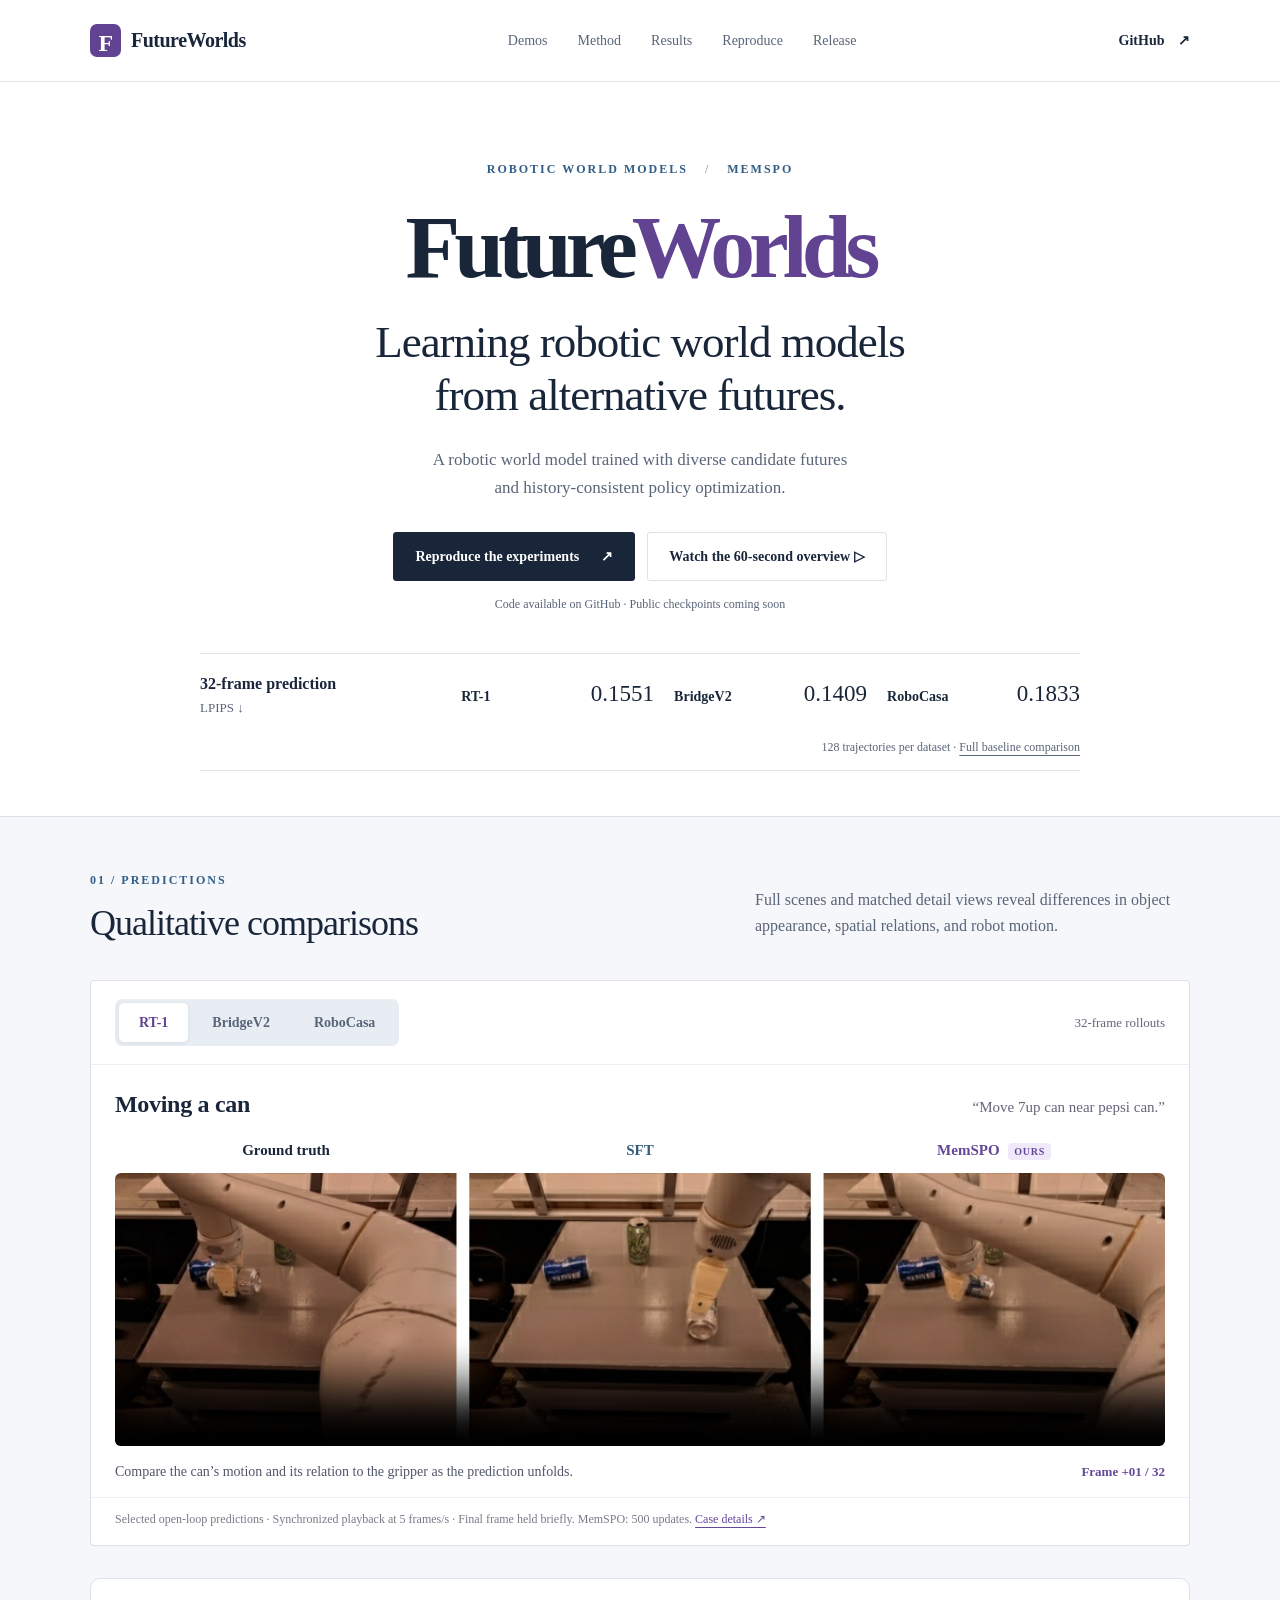
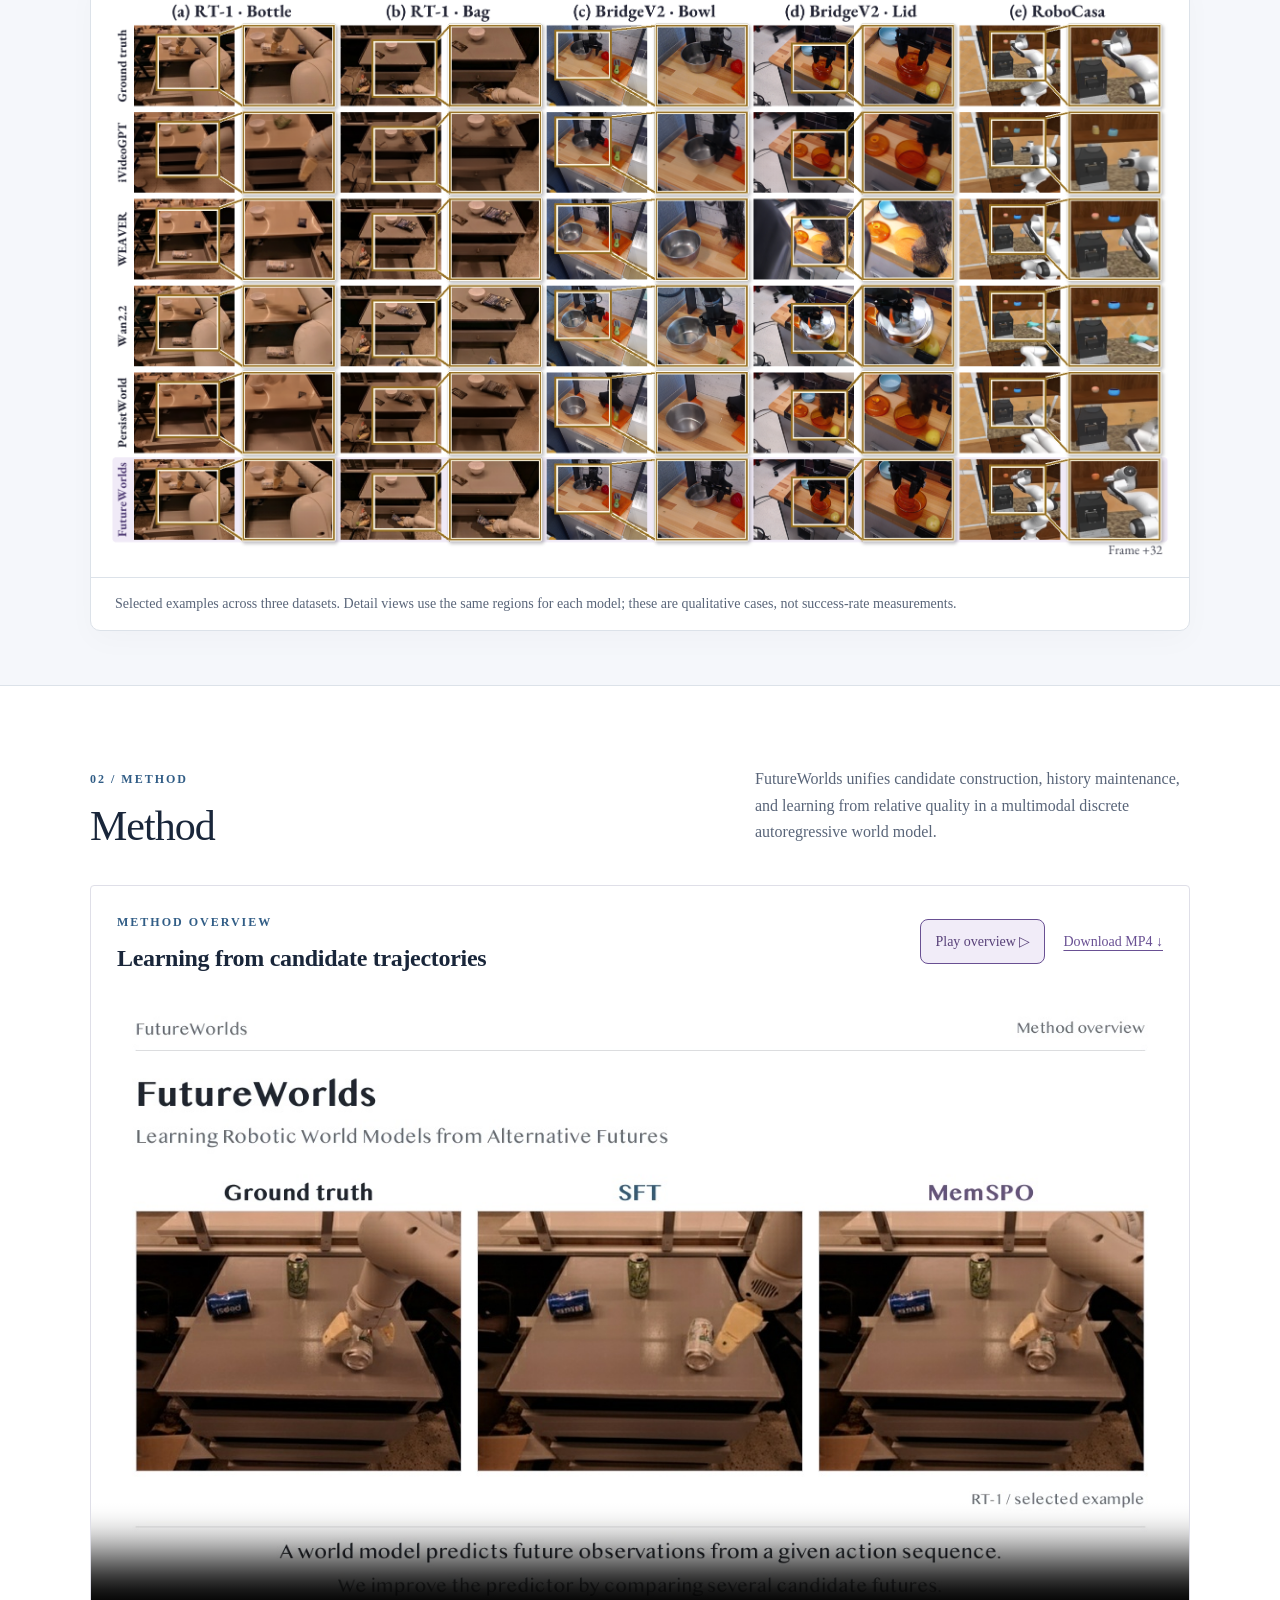
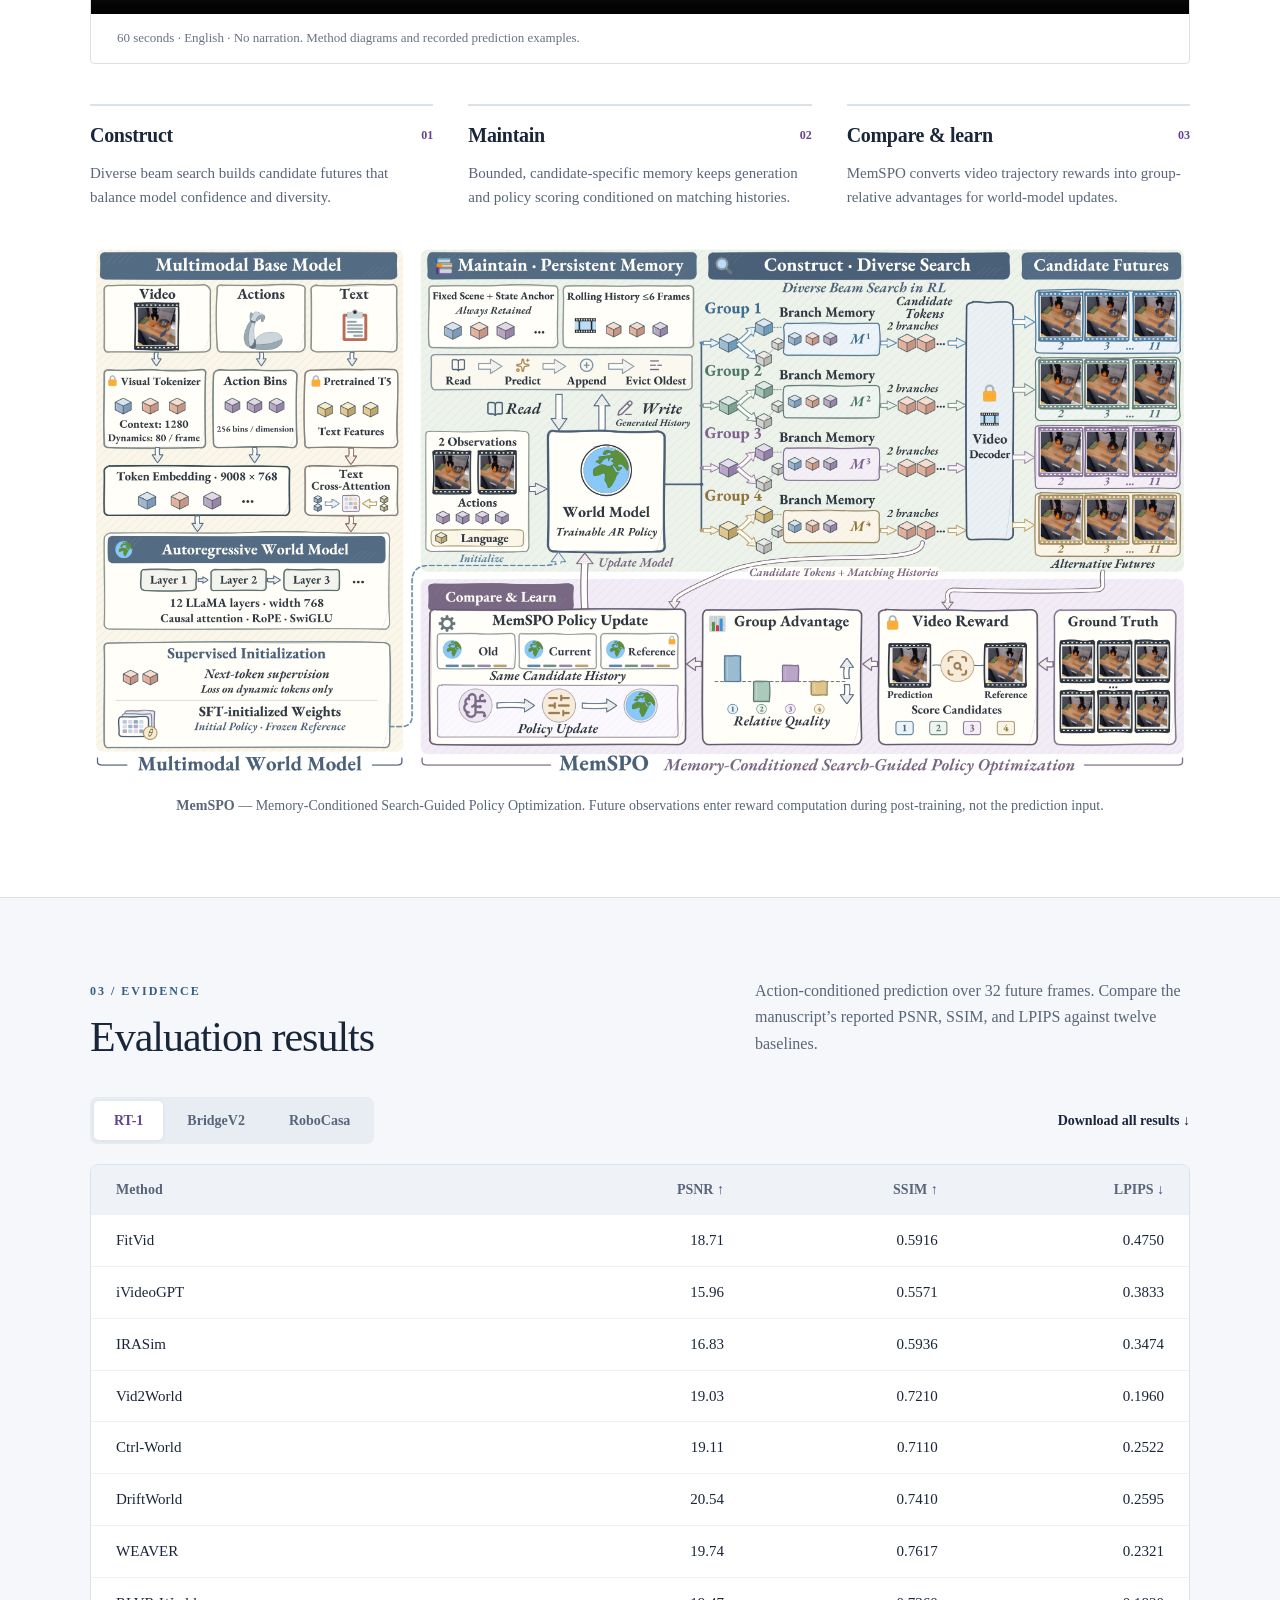
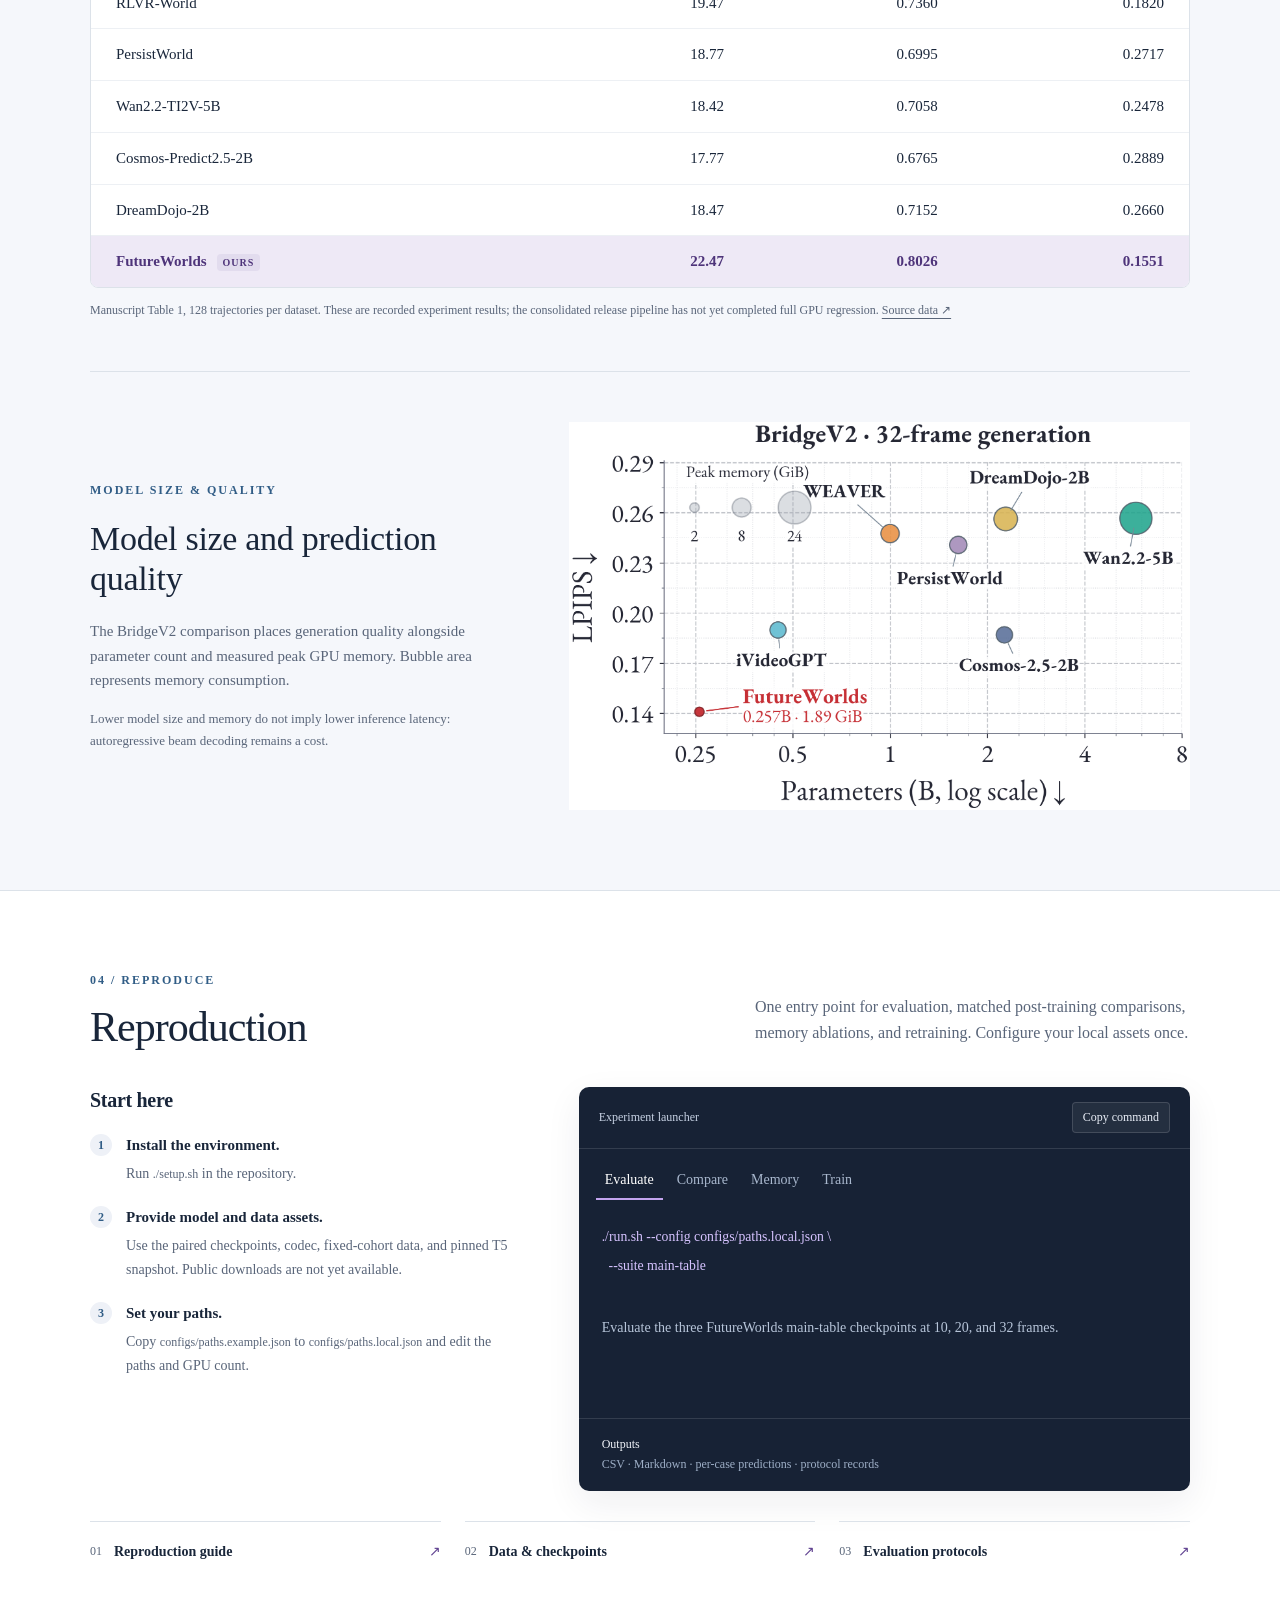
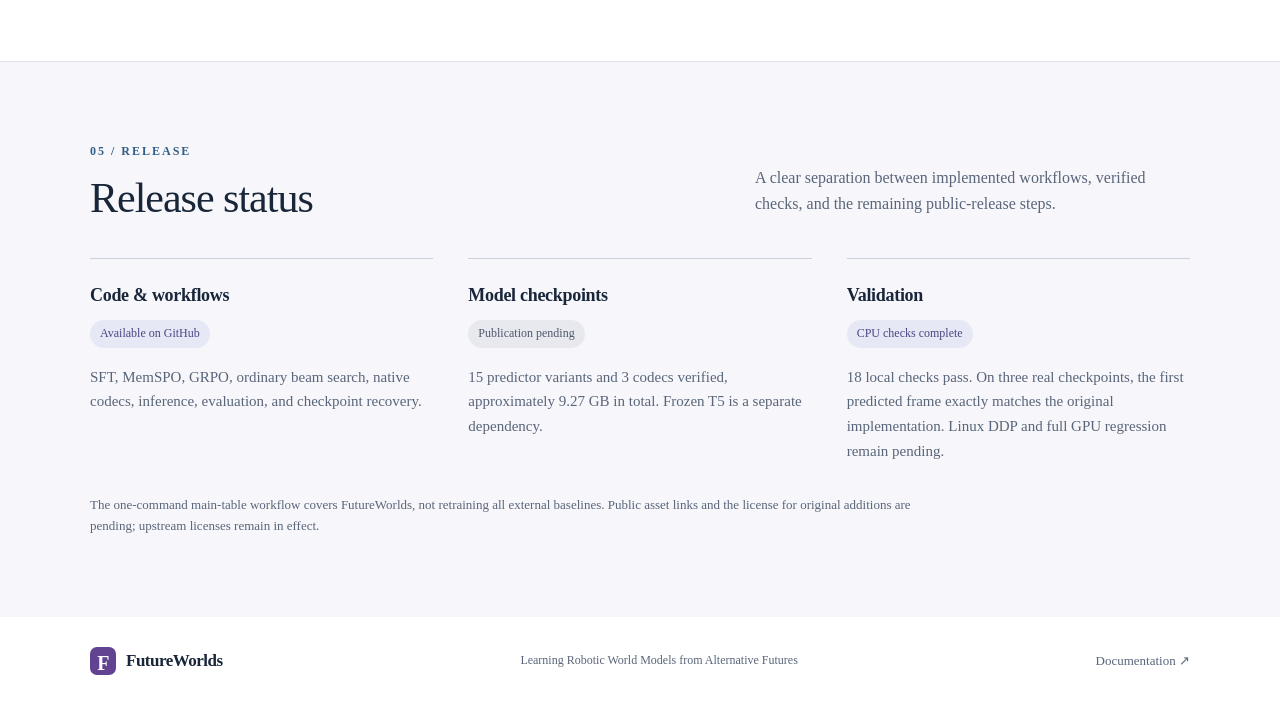
==== commit e8137b48: "Increase project page side margins" ====
--- a/site/index.html
+++ b/site/index.html
@@ -6,7 +6,7 @@
 <meta name="description" content="FutureWorlds learns robotic world models through diverse candidate futures, persistent memory, and MemSPO. Explore results and reproducible training and evaluation workflows.">
 <meta property="og:title" content="FutureWorlds: Learning Robotic World Models from Alternative Futures"><meta property="og:description" content="Construct diverse futures. Maintain individual histories. Learn from relative quality."><meta property="og:type" content="website">
 <link rel="icon" type="image/svg+xml" href="data:image/svg+xml,%3Csvg xmlns='http://www.w3.org/2000/svg' viewBox='0 0 32 32'%3E%3Crect width='32' height='32' rx='8' fill='%234f3e85'/%3E%3Cpath d='M9 24V8h15M9 15h11' stroke='white' stroke-width='3' fill='none'/%3E%3C/svg%3E">
-<link rel="stylesheet" href="style.css?v=english2"><script src="app.js?v=english2" defer></script>
+<link rel="stylesheet" href="style.css?v=spacing3"><script src="app.js?v=english2" defer></script>
 </head>
 <body>
 <a class="skip" href="#main">Skip to content</a>
--- a/site/style.css
+++ b/site/style.css
@@ -1,5 +1,5 @@
-:root{--ink:#19263a;--muted:#596579;--blue:#315d86;--purple:#614391;--line:#dce2e9;--paper:#fff;--soft:#f5f7fb;--serif:'Malayalam MN','PingFang SC',serif;--sans:'Malayalam MN','PingFang SC',serif}*{box-sizing:border-box}html{scroll-behavior:smooth;scroll-padding-top:90px}body{margin:0;background:var(--paper);color:var(--ink);font:16px/1.65 var(--sans);-webkit-font-smoothing:antialiased}a{color:inherit;text-underline-offset:4px}button{font:inherit;cursor:pointer}button,a{-webkit-tap-highlight-color:transparent}a:focus-visible,button:focus-visible,[tabindex]:focus-visible{outline:3px solid #8d70c4;outline-offset:5px}.wrap{max-width:1220px;width:calc(100% - 96px);margin-inline:auto}.skip{position:absolute;left:12px;top:-80px;padding:10px 18px;background:white;z-index:100}.skip:focus{top:8px}header{height:82px;border-bottom:1px solid var(--line);background:rgba(255,255,255,.96);position:sticky;top:0;z-index:10;backdrop-filter:blur(12px)}.nav{height:100%;display:flex;align-items:center;justify-content:space-between;gap:20px}.wordmark{font-weight:750;letter-spacing:-.5px;font-size:20px;display:inline-flex;align-items:center;gap:10px;text-decoration:none;white-space:nowrap}.mark{display:inline-grid;place-items:center;width:31px;height:33px;border-radius:7px;background:var(--purple);color:white;font-family:var(--serif);font-size:24px;font-weight:700}.nav nav{display:flex;gap:30px}.nav nav a{font-size:14px;color:var(--muted);text-decoration:none}.nav nav a:hover,.text-link:hover{color:var(--purple)}.nav-cta{text-decoration:none;font-size:14px;font-weight:650}.nav-cta span{margin-left:10px}.hero{text-align:center;padding-top:78px;padding-bottom:45px}.eyebrow{font-size:12px;font-weight:700;letter-spacing:2px;color:var(--blue);margin-bottom:18px}.eyebrow span{color:#a0acbd;padding:0 12px}h1{font-size:clamp(64px,7vw,98px);line-height:1.1;letter-spacing:-6px;margin:0 0 20px;font-weight:730}h1 span{color:var(--purple)}.hero-title{font-family:var(--serif);font-size:clamp(29px,3.6vw,45px);line-height:1.18;letter-spacing:-1px;margin:0 0 23px}.hero-description{color:var(--muted);font-size:18px;line-height:1.65;margin:0}.actions{display:flex;justify-content:center;gap:12px;margin:30px 0 14px}.button{padding:12px 21px;border:1px solid var(--line);border-radius:6px;font-size:14px;font-weight:650;text-decoration:none;display:inline-flex;align-items:center;gap:22px}.primary{background:var(--ink);border-color:var(--ink);color:#fff}.primary:hover{background:var(--purple);border-color:var(--purple)}.secondary:hover{background:var(--soft)}.availability{font-size:12px;color:var(--muted);margin:0}.metrics{display:grid;grid-template-columns:repeat(3,1fr);max-width:900px;margin:53px auto 0;padding:28px 0 0;border-top:1px solid var(--line)}.metrics>div+div{border-left:1px solid var(--line)}.metric-dataset{font-size:14px;font-weight:650}.metrics strong{display:block;font-family:var(--serif);font-size:49px;line-height:1.25;font-weight:500;color:var(--purple);letter-spacing:-1px}.metrics strong span{font-size:28px;margin-left:3px}.metrics div p{margin:1px 0 0;color:var(--muted);font-size:14px}.metric-note{grid-column:1/-1;color:var(--muted);font-size:12px;margin:23px 0 0}.section{padding-block:80px}.section-top{display:flex;justify-content:space-between;gap:70px;align-items:end;margin-bottom:35px}.section-top>div{flex:1.2}.section-top>p{flex:1;max-width:435px;margin:0 0 5px;color:var(--muted);font-size:16px}.section-top .eyebrow{margin-bottom:12px}h2{font-family:var(--serif);font-weight:500;letter-spacing:-1px;line-height:1.16;font-size:42px;margin:0}h2 em{font-style:normal;color:var(--purple)}h3{font-size:20px;line-height:1.35;letter-spacing:-.3px;margin:0 0 12px}p{margin-top:0}.visual-section{background:var(--soft);border-block:1px solid var(--line);padding:54px 0}.visual-section h2{font-size:36px}.figure-surface{margin:0;background:white;border:1px solid var(--line);border-radius:10px;overflow:hidden;box-shadow:0 10px 30px #19263a06}.figure-button{display:block;width:100%;padding:0;border:none;background:transparent;position:relative;color:var(--ink);cursor:zoom-in}.figure-button img{display:block;width:100%;height:auto}.figure-surface .figure-button{padding:20px}.zoom-label{position:absolute;right:20px;bottom:20px;background:rgba(255,255,255,.94);border:1px solid var(--line);border-radius:4px;padding:4px 9px;font-size:12px;color:var(--blue);opacity:0;transition:opacity .15s}.figure-button:hover .zoom-label,.figure-button:focus-visible .zoom-label{opacity:1}figcaption{font-size:14px;color:var(--muted);line-height:1.6}.figure-surface figcaption{padding:15px 24px;margin:0;border-top:1px solid var(--line)}.principles{display:grid;grid-template-columns:repeat(3,1fr);gap:35px;margin:35px 0 28px}.principles article{border-top:2px solid var(--line);padding:16px 0 0}.principles article>span{font-size:12px;color:var(--purple);font-weight:700;float:right;margin-top:4px}.principles p{font-size:15px;line-height:1.65;color:var(--muted);margin:0}.method-figure{margin:35px 0 0}.method-figure figcaption{max-width:940px;text-align:center;margin:18px auto 0}.results-section{background:var(--soft);border-block:1px solid var(--line)}.result-controls{display:flex;justify-content:space-between;gap:20px;align-items:center;margin-bottom:20px}.tabs{display:flex;gap:4px;padding:4px;background:#e8edf3;border-radius:7px}.tabs button{border:0;padding:8px 20px;background:none;border-radius:5px;font-size:14px;font-weight:600;color:var(--muted)}.tabs button[aria-selected=true]{background:white;box-shadow:0 1px 4px #19263a12;color:var(--purple)}.text-link{font-size:14px;text-decoration:none;font-weight:600}.table-scroll{overflow:auto;background:white;border:1px solid var(--line);border-radius:8px}table{width:100%;border-collapse:collapse;font-size:15px;font-variant-numeric:tabular-nums}th,td{padding:13px 25px;text-align:right;border-bottom:1px solid #edf0f4}th{background:#eff2f7;font-size:14px;font-weight:600;color:var(--muted)}th:first-child,td:first-child{text-align:left}th span{color:var(--purple)}tr:last-child td{border:0}.ours td{background:#eee9f6;color:#4e347a;font-weight:750}.ours td:first-child::after{content:'OURS';font-size:10px;letter-spacing:1px;background:#61439114;padding:3px 6px;border-radius:4px;margin-left:10px;vertical-align:middle}.table-note{font-size:12px;color:var(--muted);margin:13px 0 0;line-height:1.65}.table-note a{white-space:nowrap}.efficiency{display:grid;grid-template-columns:.8fr 1.2fr;gap:65px;align-items:center;border-top:1px solid var(--line);padding-top:50px;margin-top:50px}.efficiency h3{font-family:var(--serif);font-size:34px;font-weight:400;line-height:1.18;margin-bottom:20px}.efficiency p{color:var(--muted);font-size:15px}.efficiency p.quiet{font-size:13px;margin-bottom:0}.efficiency figure{margin:0}.reproduction{display:grid;grid-template-columns:.83fr 1.17fr;gap:55px;align-items:start}.setup h3{margin-bottom:18px}.setup ol{list-style:none;counter-reset:setup;padding:0;margin:0}.setup li{position:relative;padding-left:36px;margin-bottom:18px;counter-increment:setup}.setup li:before{content:counter(setup);position:absolute;top:2px;left:0;width:22px;height:22px;text-align:center;font-size:12px;line-height:22px;background:#eef1f7;color:var(--blue);border-radius:50%;font-weight:600}.setup strong{font-size:15px;font-weight:650}.setup p{font-size:14px;line-height:1.7;color:var(--muted);margin:4px 0 0}code{font-family:var(--sans);font-size:.86em;overflow-wrap:anywhere}.terminal{background:#172235;color:#eff3ff;border-radius:10px;overflow:hidden;box-shadow:0 12px 36px #17223512}.terminal-top{padding:15px 20px;display:flex;justify-content:space-between;align-items:center;border-bottom:1px solid #ffffff1f;font-size:12px;color:#c6d1e3}.terminal-top button{background:#ffffff0f;border:1px solid #ffffff24;color:#e9eef7;font-size:12px;padding:5px 10px;border-radius:4px}.terminal-top button:hover{background:#ffffff24}.command-tabs{display:flex;padding:12px 17px 0;gap:5px}.command-tabs button{border:0;border-bottom:2px solid transparent;background:none;color:#a9b8ce;font-size:14px;padding:7px 9px}.command-tabs button[aria-selected=true]{border-bottom-color:#c3a4ee;color:white}.terminal pre{padding:23px 23px 6px;margin:0;white-space:pre-wrap;line-height:1.8;font-size:16px;min-height:108px;color:#d6c3ff}.terminal p{padding:8px 23px 25px;margin:0;color:#b7c5d9;font-size:14px;line-height:1.7;min-height:110px}.terminal-bottom{border-top:1px solid #ffffff1f;padding:16px 23px;color:#f0f3f9;font-size:12px}.terminal-bottom span{display:block;color:#9eafc7;font-size:12px}.guide-links{display:grid;grid-template-columns:repeat(3,1fr);gap:24px;margin-top:30px}.guide-links a{border-top:1px solid var(--line);padding:18px 0;text-decoration:none;display:flex;align-items:center;gap:12px;font-size:14px}.guide-links a>span:first-child{font-size:12px;color:var(--muted)}.guide-links a>span:last-child{margin-left:auto;color:var(--purple)}.guide-links a:hover strong{color:var(--purple)}.release-section{background:#f7f7fb;border-top:1px solid var(--line)}.release-grid{display:grid;grid-template-columns:repeat(3,1fr);gap:35px}.release-grid article{border-top:1px solid #cbd2df;padding-top:24px}.release-grid h3{font-size:18px}.status{font-size:12px;border-radius:20px;background:#e7e9ef;display:inline-block;color:#50586b;padding:4px 10px;margin-bottom:17px}.status.ready{background:#e6e8f5;color:#4b4784}.release-grid p{font-size:15px;color:var(--muted);margin:0}.release-note{margin:30px 0 0;font-size:13px;color:var(--muted);max-width:850px}footer{display:flex;justify-content:space-between;gap:30px;align-items:center;padding-block:30px;font-size:12px;color:var(--muted)}footer p{margin:0}footer>a:last-child{font-size:13px;white-space:nowrap;text-decoration:none}footer .wordmark{color:var(--ink);font-size:17px}footer .mark{width:26px;height:28px;font-size:20px}dialog{max-width:96vw;max-height:94vh;width:1600px;padding:0;border:1px solid var(--line);border-radius:10px;background:white;box-shadow:0 30px 100px #0005}dialog::backdrop{background:#0b1425bb;backdrop-filter:blur(3px)}.dialog-top{display:flex;justify-content:space-between;gap:20px;padding:15px 22px;border-bottom:1px solid var(--line);font-size:14px;align-items:center}.dialog-top button{padding:5px 12px;background:var(--soft);border:1px solid var(--line);border-radius:4px;font-size:14px;white-space:nowrap}.dialog-image{overflow:auto;max-height:80vh}.dialog-image img{display:block;width:100%;height:auto}.sr-only{position:absolute;width:1px;height:1px;padding:0;margin:-1px;overflow:hidden;clip:rect(0,0,0,0);white-space:nowrap;border:0}.guide-main{max-width:900px;padding-block:65px}.guide-main h1{font-family:var(--serif);font-size:48px;letter-spacing:-1.5px;margin:12px 0 22px}.guide-main h2{font-size:32px;margin:50px 0 18px}.guide-main h3{font-size:20px;margin:28px 0 12px}.guide-main p,.guide-main li{color:var(--muted)}.guide-main pre{background:#172235;color:#e2d7fa;padding:22px;border-radius:7px;overflow:auto;line-height:1.8}.guide-main .notice{padding:20px 24px;border-left:3px solid var(--purple);background:var(--soft);font-size:15px}.guide-main table{font-size:14px}.guide-main details{border-block-start:1px solid var(--line);padding:18px 0}.guide-main summary{cursor:pointer;font-weight:650}.guide-main details p{padding-top:14px}.guide-nav{display:flex;gap:24px;flex-wrap:wrap;font-size:14px;margin:28px 0}
-@media(min-width:1700px){.wrap{max-width:1320px}.hero{padding-top:95px}.hero-title{font-size:48px}}
+:root{--ink:#19263a;--muted:#596579;--blue:#315d86;--purple:#614391;--line:#dce2e9;--paper:#fff;--soft:#f5f7fb;--serif:'Malayalam MN','PingFang SC',serif;--sans:'Malayalam MN','PingFang SC',serif}*{box-sizing:border-box}html{scroll-behavior:smooth;scroll-padding-top:90px}body{margin:0;background:var(--paper);color:var(--ink);font:16px/1.65 var(--sans);-webkit-font-smoothing:antialiased}a{color:inherit;text-underline-offset:4px}button{font:inherit;cursor:pointer}button,a{-webkit-tap-highlight-color:transparent}a:focus-visible,button:focus-visible,[tabindex]:focus-visible{outline:3px solid #8d70c4;outline-offset:5px}.wrap{max-width:1100px;width:calc(100% - 144px);margin-inline:auto}.skip{position:absolute;left:12px;top:-80px;padding:10px 18px;background:white;z-index:100}.skip:focus{top:8px}header{height:82px;border-bottom:1px solid var(--line);background:rgba(255,255,255,.96);position:sticky;top:0;z-index:10;backdrop-filter:blur(12px)}.nav{height:100%;display:flex;align-items:center;justify-content:space-between;gap:20px}.wordmark{font-weight:750;letter-spacing:-.5px;font-size:20px;display:inline-flex;align-items:center;gap:10px;text-decoration:none;white-space:nowrap}.mark{display:inline-grid;place-items:center;width:31px;height:33px;border-radius:7px;background:var(--purple);color:white;font-family:var(--serif);font-size:24px;font-weight:700}.nav nav{display:flex;gap:30px}.nav nav a{font-size:14px;color:var(--muted);text-decoration:none}.nav nav a:hover,.text-link:hover{color:var(--purple)}.nav-cta{text-decoration:none;font-size:14px;font-weight:650}.nav-cta span{margin-left:10px}.hero{text-align:center;padding-top:78px;padding-bottom:45px}.eyebrow{font-size:12px;font-weight:700;letter-spacing:2px;color:var(--blue);margin-bottom:18px}.eyebrow span{color:#a0acbd;padding:0 12px}h1{font-size:clamp(64px,7vw,98px);line-height:1.1;letter-spacing:-6px;margin:0 0 20px;font-weight:730}h1 span{color:var(--purple)}.hero-title{font-family:var(--serif);font-size:clamp(29px,3.6vw,45px);line-height:1.18;letter-spacing:-1px;margin:0 0 23px}.hero-description{color:var(--muted);font-size:18px;line-height:1.65;margin:0}.actions{display:flex;justify-content:center;gap:12px;margin:30px 0 14px}.button{padding:12px 21px;border:1px solid var(--line);border-radius:6px;font-size:14px;font-weight:650;text-decoration:none;display:inline-flex;align-items:center;gap:22px}.primary{background:var(--ink);border-color:var(--ink);color:#fff}.primary:hover{background:var(--purple);border-color:var(--purple)}.secondary:hover{background:var(--soft)}.availability{font-size:12px;color:var(--muted);margin:0}.metrics{display:grid;grid-template-columns:repeat(3,1fr);max-width:900px;margin:53px auto 0;padding:28px 0 0;border-top:1px solid var(--line)}.metrics>div+div{border-left:1px solid var(--line)}.metric-dataset{font-size:14px;font-weight:650}.metrics strong{display:block;font-family:var(--serif);font-size:49px;line-height:1.25;font-weight:500;color:var(--purple);letter-spacing:-1px}.metrics strong span{font-size:28px;margin-left:3px}.metrics div p{margin:1px 0 0;color:var(--muted);font-size:14px}.metric-note{grid-column:1/-1;color:var(--muted);font-size:12px;margin:23px 0 0}.section{padding-block:80px}.section-top{display:flex;justify-content:space-between;gap:70px;align-items:end;margin-bottom:35px}.section-top>div{flex:1.2}.section-top>p{flex:1;max-width:435px;margin:0 0 5px;color:var(--muted);font-size:16px}.section-top .eyebrow{margin-bottom:12px}h2{font-family:var(--serif);font-weight:500;letter-spacing:-1px;line-height:1.16;font-size:42px;margin:0}h2 em{font-style:normal;color:var(--purple)}h3{font-size:20px;line-height:1.35;letter-spacing:-.3px;margin:0 0 12px}p{margin-top:0}.visual-section{background:var(--soft);border-block:1px solid var(--line);padding:54px 0}.visual-section h2{font-size:36px}.figure-surface{margin:0;background:white;border:1px solid var(--line);border-radius:10px;overflow:hidden;box-shadow:0 10px 30px #19263a06}.figure-button{display:block;width:100%;padding:0;border:none;background:transparent;position:relative;color:var(--ink);cursor:zoom-in}.figure-button img{display:block;width:100%;height:auto}.figure-surface .figure-button{padding:20px}.zoom-label{position:absolute;right:20px;bottom:20px;background:rgba(255,255,255,.94);border:1px solid var(--line);border-radius:4px;padding:4px 9px;font-size:12px;color:var(--blue);opacity:0;transition:opacity .15s}.figure-button:hover .zoom-label,.figure-button:focus-visible .zoom-label{opacity:1}figcaption{font-size:14px;color:var(--muted);line-height:1.6}.figure-surface figcaption{padding:15px 24px;margin:0;border-top:1px solid var(--line)}.principles{display:grid;grid-template-columns:repeat(3,1fr);gap:35px;margin:35px 0 28px}.principles article{border-top:2px solid var(--line);padding:16px 0 0}.principles article>span{font-size:12px;color:var(--purple);font-weight:700;float:right;margin-top:4px}.principles p{font-size:15px;line-height:1.65;color:var(--muted);margin:0}.method-figure{margin:35px 0 0}.method-figure figcaption{max-width:940px;text-align:center;margin:18px auto 0}.results-section{background:var(--soft);border-block:1px solid var(--line)}.result-controls{display:flex;justify-content:space-between;gap:20px;align-items:center;margin-bottom:20px}.tabs{display:flex;gap:4px;padding:4px;background:#e8edf3;border-radius:7px}.tabs button{border:0;padding:8px 20px;background:none;border-radius:5px;font-size:14px;font-weight:600;color:var(--muted)}.tabs button[aria-selected=true]{background:white;box-shadow:0 1px 4px #19263a12;color:var(--purple)}.text-link{font-size:14px;text-decoration:none;font-weight:600}.table-scroll{overflow:auto;background:white;border:1px solid var(--line);border-radius:8px}table{width:100%;border-collapse:collapse;font-size:15px;font-variant-numeric:tabular-nums}th,td{padding:13px 25px;text-align:right;border-bottom:1px solid #edf0f4}th{background:#eff2f7;font-size:14px;font-weight:600;color:var(--muted)}th:first-child,td:first-child{text-align:left}th span{color:var(--purple)}tr:last-child td{border:0}.ours td{background:#eee9f6;color:#4e347a;font-weight:750}.ours td:first-child::after{content:'OURS';font-size:10px;letter-spacing:1px;background:#61439114;padding:3px 6px;border-radius:4px;margin-left:10px;vertical-align:middle}.table-note{font-size:12px;color:var(--muted);margin:13px 0 0;line-height:1.65}.table-note a{white-space:nowrap}.efficiency{display:grid;grid-template-columns:.8fr 1.2fr;gap:65px;align-items:center;border-top:1px solid var(--line);padding-top:50px;margin-top:50px}.efficiency h3{font-family:var(--serif);font-size:34px;font-weight:400;line-height:1.18;margin-bottom:20px}.efficiency p{color:var(--muted);font-size:15px}.efficiency p.quiet{font-size:13px;margin-bottom:0}.efficiency figure{margin:0}.reproduction{display:grid;grid-template-columns:.83fr 1.17fr;gap:55px;align-items:start}.setup h3{margin-bottom:18px}.setup ol{list-style:none;counter-reset:setup;padding:0;margin:0}.setup li{position:relative;padding-left:36px;margin-bottom:18px;counter-increment:setup}.setup li:before{content:counter(setup);position:absolute;top:2px;left:0;width:22px;height:22px;text-align:center;font-size:12px;line-height:22px;background:#eef1f7;color:var(--blue);border-radius:50%;font-weight:600}.setup strong{font-size:15px;font-weight:650}.setup p{font-size:14px;line-height:1.7;color:var(--muted);margin:4px 0 0}code{font-family:var(--sans);font-size:.86em;overflow-wrap:anywhere}.terminal{background:#172235;color:#eff3ff;border-radius:10px;overflow:hidden;box-shadow:0 12px 36px #17223512}.terminal-top{padding:15px 20px;display:flex;justify-content:space-between;align-items:center;border-bottom:1px solid #ffffff1f;font-size:12px;color:#c6d1e3}.terminal-top button{background:#ffffff0f;border:1px solid #ffffff24;color:#e9eef7;font-size:12px;padding:5px 10px;border-radius:4px}.terminal-top button:hover{background:#ffffff24}.command-tabs{display:flex;padding:12px 17px 0;gap:5px}.command-tabs button{border:0;border-bottom:2px solid transparent;background:none;color:#a9b8ce;font-size:14px;padding:7px 9px}.command-tabs button[aria-selected=true]{border-bottom-color:#c3a4ee;color:white}.terminal pre{padding:23px 23px 6px;margin:0;white-space:pre-wrap;line-height:1.8;font-size:16px;min-height:108px;color:#d6c3ff}.terminal p{padding:8px 23px 25px;margin:0;color:#b7c5d9;font-size:14px;line-height:1.7;min-height:110px}.terminal-bottom{border-top:1px solid #ffffff1f;padding:16px 23px;color:#f0f3f9;font-size:12px}.terminal-bottom span{display:block;color:#9eafc7;font-size:12px}.guide-links{display:grid;grid-template-columns:repeat(3,1fr);gap:24px;margin-top:30px}.guide-links a{border-top:1px solid var(--line);padding:18px 0;text-decoration:none;display:flex;align-items:center;gap:12px;font-size:14px}.guide-links a>span:first-child{font-size:12px;color:var(--muted)}.guide-links a>span:last-child{margin-left:auto;color:var(--purple)}.guide-links a:hover strong{color:var(--purple)}.release-section{background:#f7f7fb;border-top:1px solid var(--line)}.release-grid{display:grid;grid-template-columns:repeat(3,1fr);gap:35px}.release-grid article{border-top:1px solid #cbd2df;padding-top:24px}.release-grid h3{font-size:18px}.status{font-size:12px;border-radius:20px;background:#e7e9ef;display:inline-block;color:#50586b;padding:4px 10px;margin-bottom:17px}.status.ready{background:#e6e8f5;color:#4b4784}.release-grid p{font-size:15px;color:var(--muted);margin:0}.release-note{margin:30px 0 0;font-size:13px;color:var(--muted);max-width:850px}footer{display:flex;justify-content:space-between;gap:30px;align-items:center;padding-block:30px;font-size:12px;color:var(--muted)}footer p{margin:0}footer>a:last-child{font-size:13px;white-space:nowrap;text-decoration:none}footer .wordmark{color:var(--ink);font-size:17px}footer .mark{width:26px;height:28px;font-size:20px}dialog{max-width:96vw;max-height:94vh;width:1600px;padding:0;border:1px solid var(--line);border-radius:10px;background:white;box-shadow:0 30px 100px #0005}dialog::backdrop{background:#0b1425bb;backdrop-filter:blur(3px)}.dialog-top{display:flex;justify-content:space-between;gap:20px;padding:15px 22px;border-bottom:1px solid var(--line);font-size:14px;align-items:center}.dialog-top button{padding:5px 12px;background:var(--soft);border:1px solid var(--line);border-radius:4px;font-size:14px;white-space:nowrap}.dialog-image{overflow:auto;max-height:80vh}.dialog-image img{display:block;width:100%;height:auto}.sr-only{position:absolute;width:1px;height:1px;padding:0;margin:-1px;overflow:hidden;clip:rect(0,0,0,0);white-space:nowrap;border:0}.guide-main{max-width:900px;padding-block:65px}.guide-main h1{font-family:var(--serif);font-size:48px;letter-spacing:-1.5px;margin:12px 0 22px}.guide-main h2{font-size:32px;margin:50px 0 18px}.guide-main h3{font-size:20px;margin:28px 0 12px}.guide-main p,.guide-main li{color:var(--muted)}.guide-main pre{background:#172235;color:#e2d7fa;padding:22px;border-radius:7px;overflow:auto;line-height:1.8}.guide-main .notice{padding:20px 24px;border-left:3px solid var(--purple);background:var(--soft);font-size:15px}.guide-main table{font-size:14px}.guide-main details{border-block-start:1px solid var(--line);padding:18px 0}.guide-main summary{cursor:pointer;font-weight:650}.guide-main details p{padding-top:14px}.guide-nav{display:flex;gap:24px;flex-wrap:wrap;font-size:14px;margin:28px 0}
+@media(min-width:1700px){.wrap{max-width:1180px}.hero{padding-top:95px}.hero-title{font-size:48px}}
 @media(max-width:850px){.wrap{width:calc(100% - 44px)}.nav nav{gap:18px}.nav-cta{display:none}.hero{padding-top:55px}h1{letter-spacing:-3px}.section-top{gap:25px}.section-top>p{font-size:15px}h2{font-size:35px}.principles{gap:22px}.reproduction{gap:28px;grid-template-columns:1fr 1.1fr}.efficiency{gap:32px}.section{padding-block:60px}.release-grid{gap:24px}footer p{display:none}.guide-links{gap:15px}.guide-links a{font-size:13px}th,td{padding:12px 20px}}
 @media(max-width:620px){header{height:68px}.wrap{width:calc(100% - 32px)}.wordmark{font-size:17px}.mark{width:26px;height:28px;font-size:21px}.nav nav{gap:16px}.nav nav a{font-size:13px}.nav nav a:first-child,.nav nav a:last-child{display:none}.hero{padding-top:44px;padding-bottom:32px}.eyebrow{font-size:11px;letter-spacing:1.5px}h1{font-size:56px;letter-spacing:-3px;margin-bottom:18px}.hero-title{font-size:28px;letter-spacing:-.7px}.hero-description{font-size:15px}.hero-description br{display:none}.actions{gap:8px;margin-top:25px;flex-wrap:wrap}.button{padding:10px 14px;font-size:13px;gap:10px}.availability{font-size:11px}.metrics{margin-top:32px;padding-top:22px}.metrics strong{font-size:36px}.metrics strong span{font-size:20px}.metrics div p,.metric-dataset{font-size:12px}.metric-note{font-size:11px;line-height:1.6;max-width:320px;justify-self:center}.section-top{display:block;margin-bottom:25px}.section-top>p{margin-top:18px;max-width:none}.section,.visual-section{padding-block:45px}h2,.visual-section h2{font-size:32px}.figure-surface .figure-button{padding:8px}.figure-surface figcaption{font-size:12px;padding:13px 15px}.zoom-label{display:none}.principles{display:block;margin:25px 0}.principles article{margin-top:22px;padding-top:14px}.principles h3{font-size:18px}.principles p{font-size:14px}.method-figure figcaption{font-size:12px}.result-controls{flex-wrap:wrap;gap:12px}.tabs{width:100%;justify-content:space-between}.tabs button{flex:1;padding:8px 10px}.text-link{font-size:13px}.table-scroll{border-radius:6px}table{font-size:13px;min-width:365px}th,td{padding:11px 10px}th{font-size:12px}td:first-child{max-width:180px;overflow-wrap:anywhere}.ours td:first-child::after{display:none}.table-note{font-size:11px}.efficiency{grid-template-columns:1fr;gap:25px;padding-top:32px;margin-top:35px}.efficiency h3{font-size:31px}.reproduction{grid-template-columns:1fr;gap:20px}.terminal pre{font-size:14px}.terminal p{min-height:90px}.guide-links{grid-template-columns:1fr;gap:0}.guide-links a{font-size:14px;padding:16px 0}.release-grid{grid-template-columns:1fr;gap:24px}.release-grid article{padding-top:20px}.release-grid h3{margin-bottom:8px}.status{margin-bottom:12px}.release-note{font-size:12px}.dialog-top{font-size:12px;padding:10px 12px}.dialog-top button{font-size:12px}.guide-main h1{font-size:38px}.guide-main h2{font-size:29px}.guide-main p,.guide-main li{font-size:15px}footer{padding-block:23px}}
 @media(prefers-reduced-motion:reduce){html{scroll-behavior:auto}*{transition:none!important}}
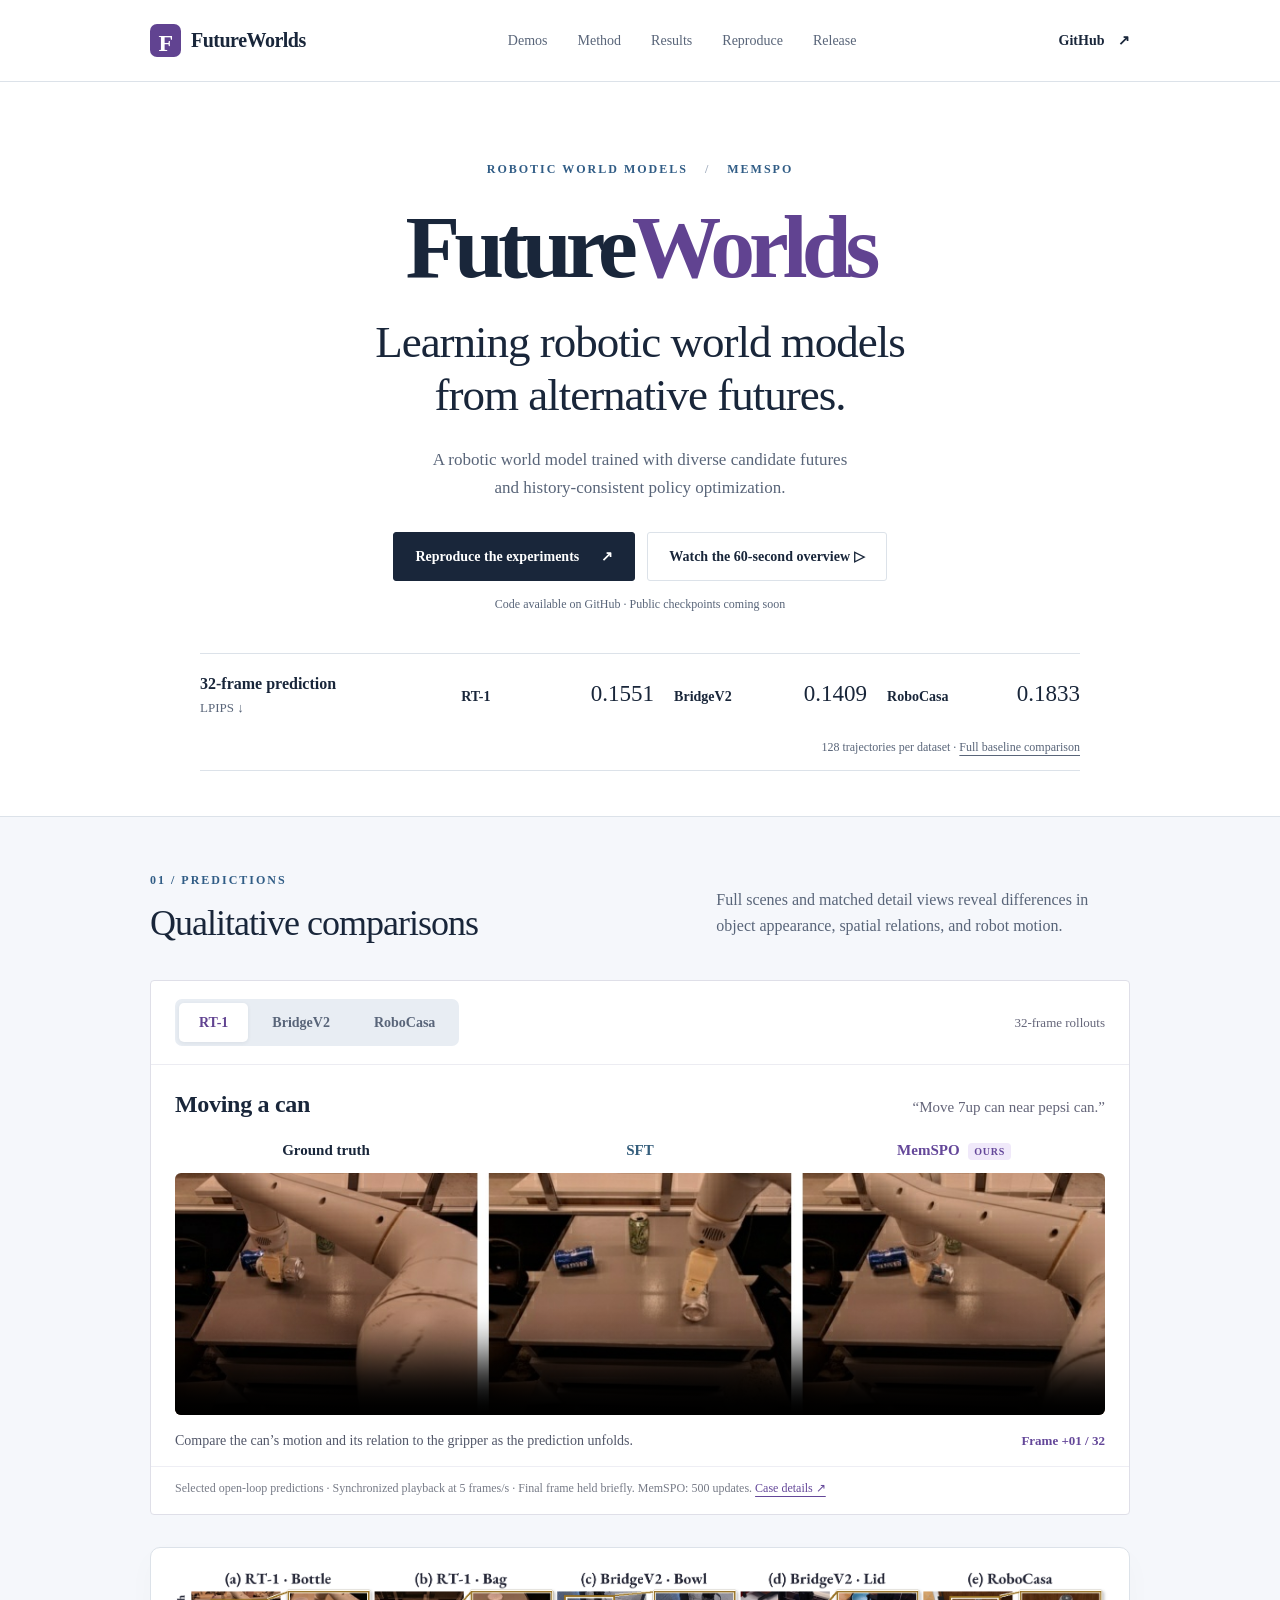
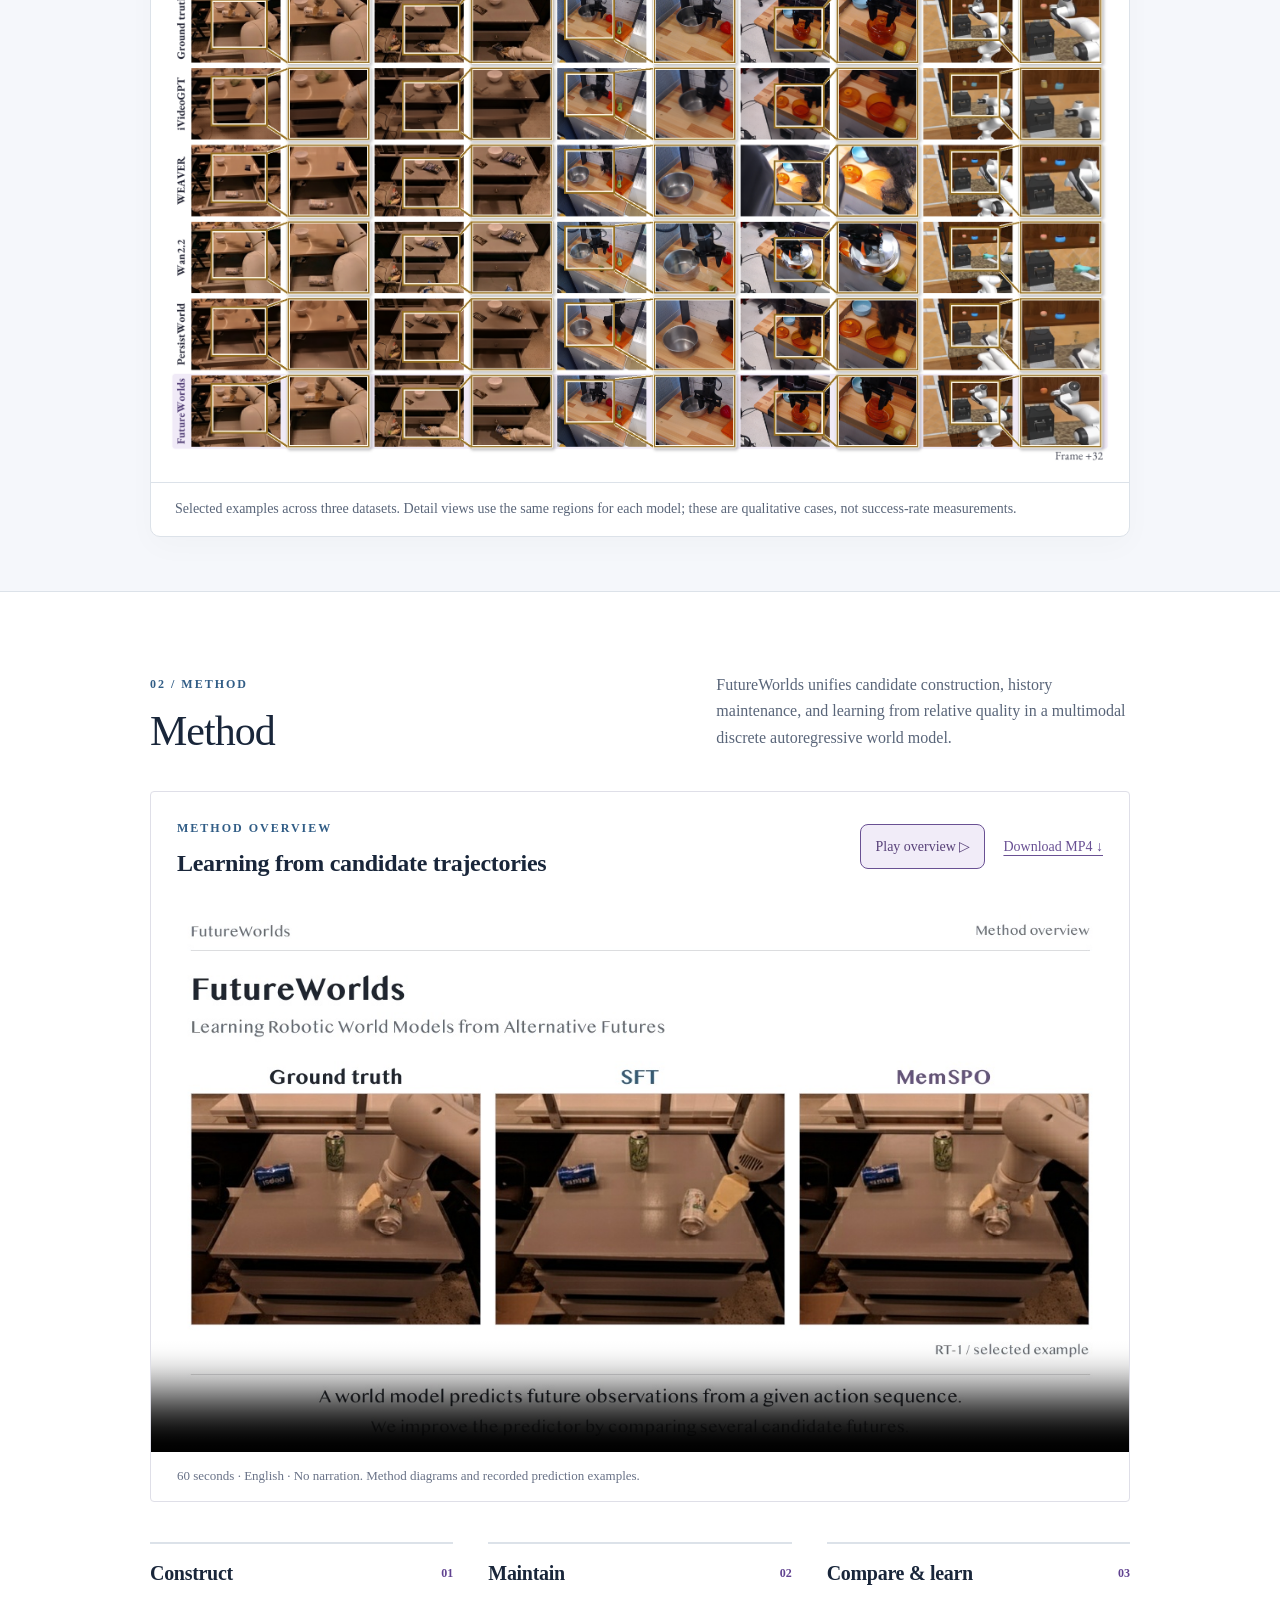
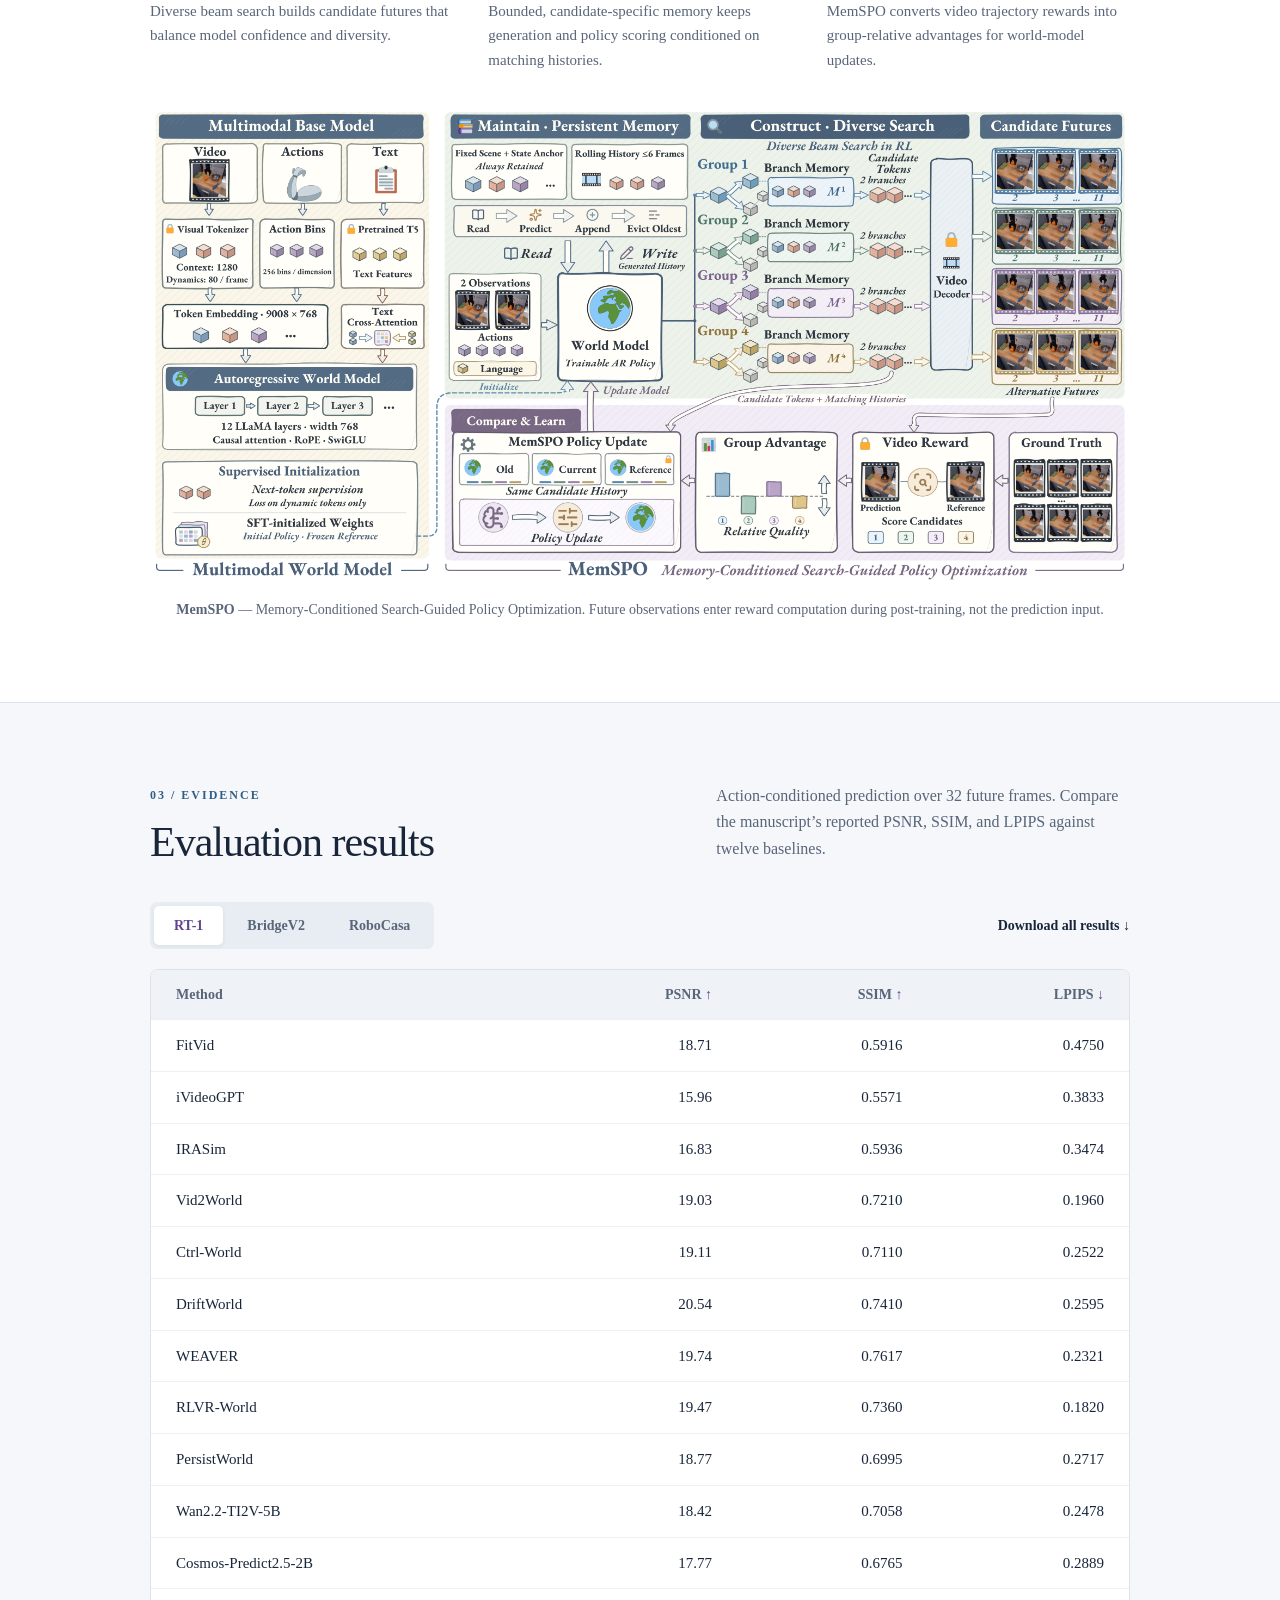
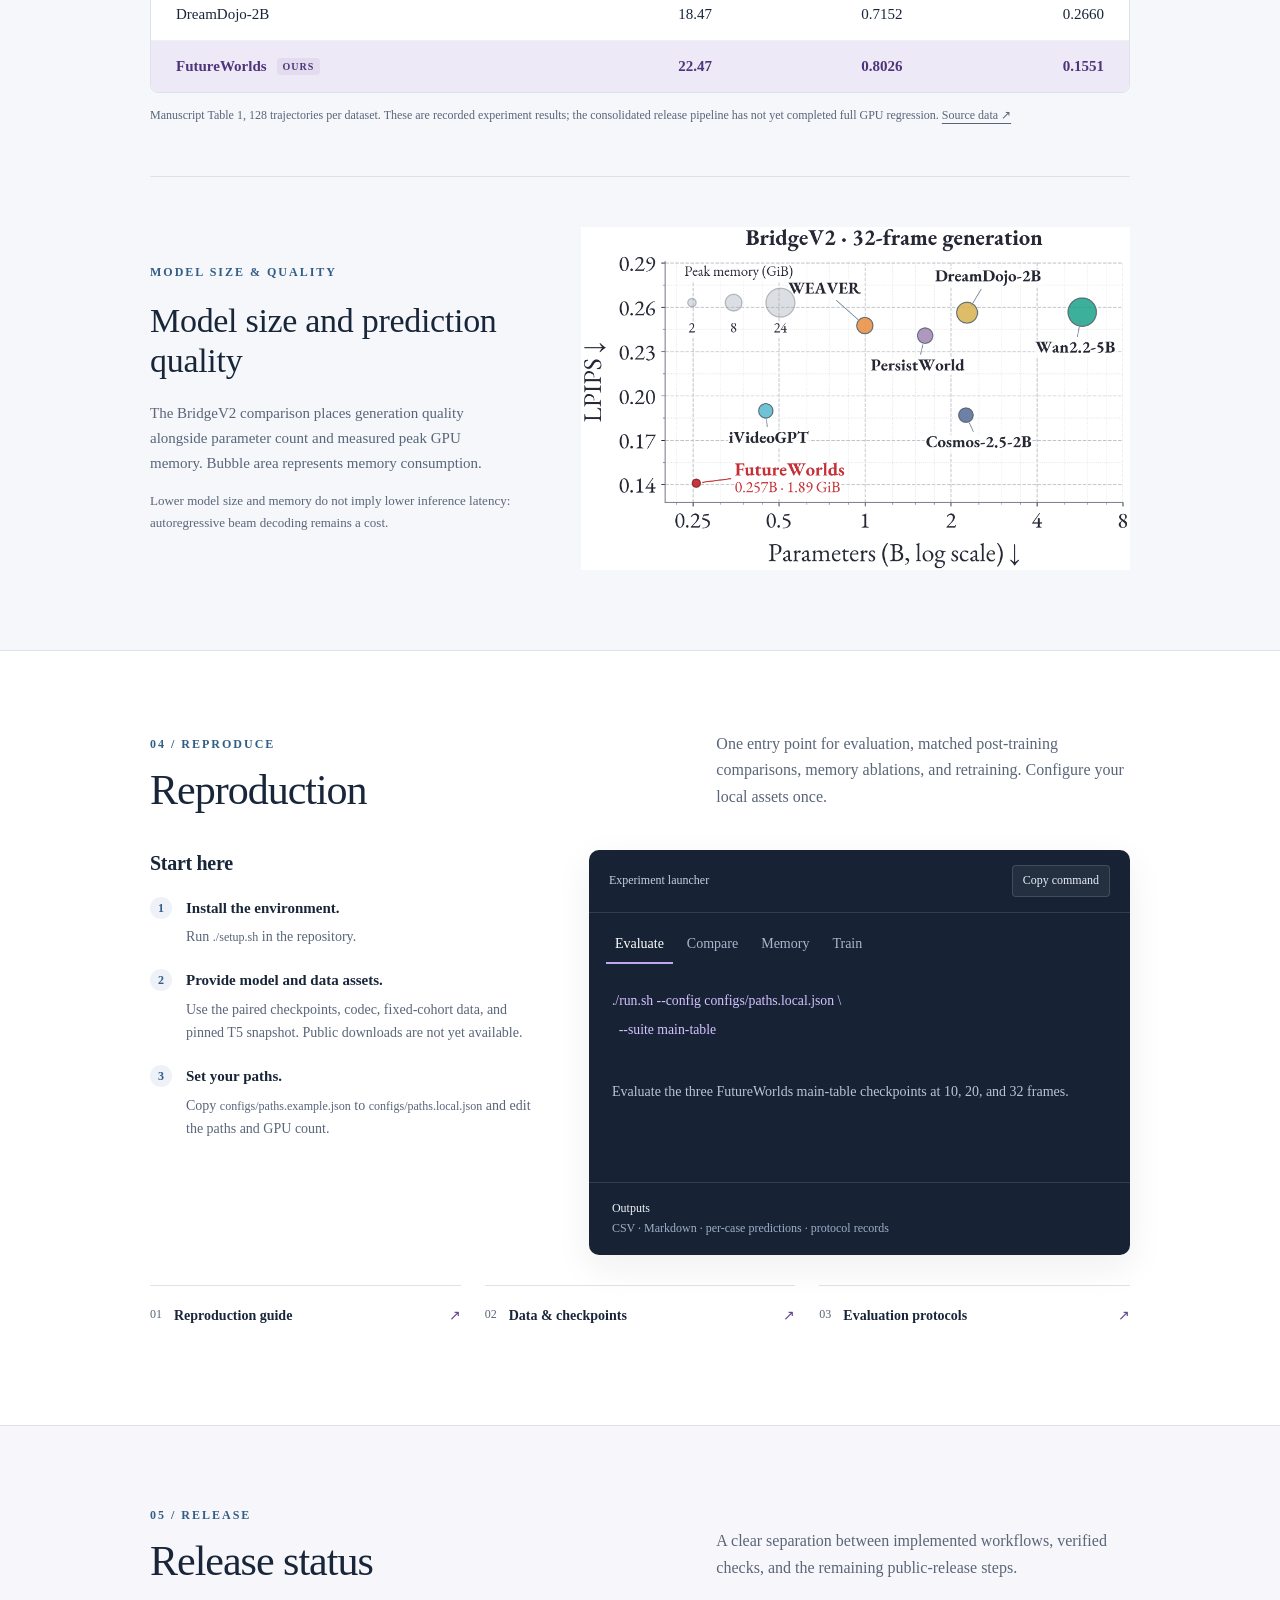
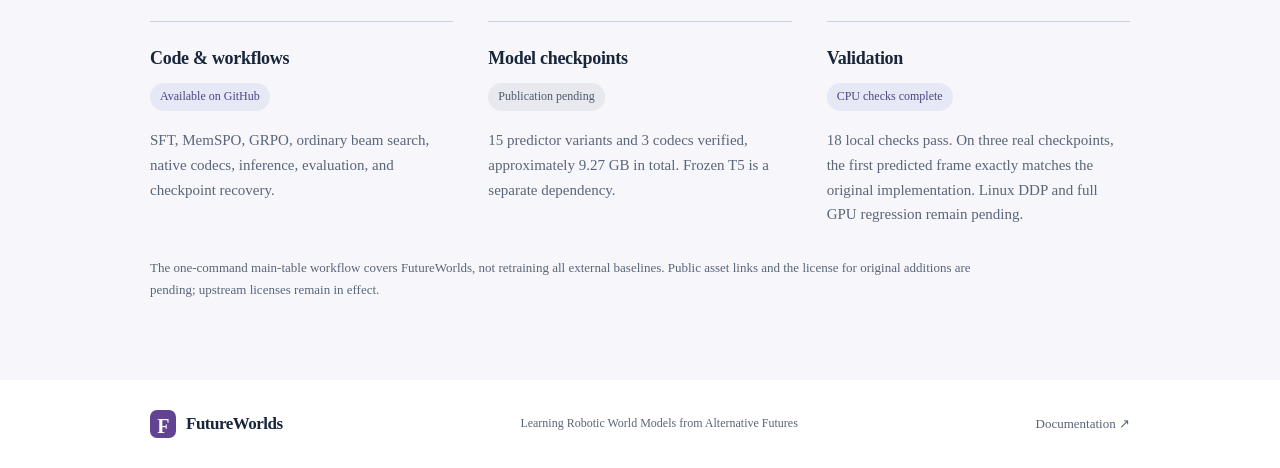
==== commit e36769c2: "Narrow desktop content for wider page margins" ====
--- a/site/index.html
+++ b/site/index.html
@@ -6,7 +6,7 @@
 <meta name="description" content="FutureWorlds learns robotic world models through diverse candidate futures, persistent memory, and MemSPO. Explore results and reproducible training and evaluation workflows.">
 <meta property="og:title" content="FutureWorlds: Learning Robotic World Models from Alternative Futures"><meta property="og:description" content="Construct diverse futures. Maintain individual histories. Learn from relative quality."><meta property="og:type" content="website">
 <link rel="icon" type="image/svg+xml" href="data:image/svg+xml,%3Csvg xmlns='http://www.w3.org/2000/svg' viewBox='0 0 32 32'%3E%3Crect width='32' height='32' rx='8' fill='%234f3e85'/%3E%3Cpath d='M9 24V8h15M9 15h11' stroke='white' stroke-width='3' fill='none'/%3E%3C/svg%3E">
-<link rel="stylesheet" href="style.css?v=spacing3"><script src="app.js?v=english2" defer></script>
+<link rel="stylesheet" href="style.css?v=spacing4"><script src="app.js?v=english2" defer></script>
 </head>
 <body>
 <a class="skip" href="#main">Skip to content</a>
--- a/site/style.css
+++ b/site/style.css
@@ -1,5 +1,6 @@
-:root{--ink:#19263a;--muted:#596579;--blue:#315d86;--purple:#614391;--line:#dce2e9;--paper:#fff;--soft:#f5f7fb;--serif:'Malayalam MN','PingFang SC',serif;--sans:'Malayalam MN','PingFang SC',serif}*{box-sizing:border-box}html{scroll-behavior:smooth;scroll-padding-top:90px}body{margin:0;background:var(--paper);color:var(--ink);font:16px/1.65 var(--sans);-webkit-font-smoothing:antialiased}a{color:inherit;text-underline-offset:4px}button{font:inherit;cursor:pointer}button,a{-webkit-tap-highlight-color:transparent}a:focus-visible,button:focus-visible,[tabindex]:focus-visible{outline:3px solid #8d70c4;outline-offset:5px}.wrap{max-width:1100px;width:calc(100% - 144px);margin-inline:auto}.skip{position:absolute;left:12px;top:-80px;padding:10px 18px;background:white;z-index:100}.skip:focus{top:8px}header{height:82px;border-bottom:1px solid var(--line);background:rgba(255,255,255,.96);position:sticky;top:0;z-index:10;backdrop-filter:blur(12px)}.nav{height:100%;display:flex;align-items:center;justify-content:space-between;gap:20px}.wordmark{font-weight:750;letter-spacing:-.5px;font-size:20px;display:inline-flex;align-items:center;gap:10px;text-decoration:none;white-space:nowrap}.mark{display:inline-grid;place-items:center;width:31px;height:33px;border-radius:7px;background:var(--purple);color:white;font-family:var(--serif);font-size:24px;font-weight:700}.nav nav{display:flex;gap:30px}.nav nav a{font-size:14px;color:var(--muted);text-decoration:none}.nav nav a:hover,.text-link:hover{color:var(--purple)}.nav-cta{text-decoration:none;font-size:14px;font-weight:650}.nav-cta span{margin-left:10px}.hero{text-align:center;padding-top:78px;padding-bottom:45px}.eyebrow{font-size:12px;font-weight:700;letter-spacing:2px;color:var(--blue);margin-bottom:18px}.eyebrow span{color:#a0acbd;padding:0 12px}h1{font-size:clamp(64px,7vw,98px);line-height:1.1;letter-spacing:-6px;margin:0 0 20px;font-weight:730}h1 span{color:var(--purple)}.hero-title{font-family:var(--serif);font-size:clamp(29px,3.6vw,45px);line-height:1.18;letter-spacing:-1px;margin:0 0 23px}.hero-description{color:var(--muted);font-size:18px;line-height:1.65;margin:0}.actions{display:flex;justify-content:center;gap:12px;margin:30px 0 14px}.button{padding:12px 21px;border:1px solid var(--line);border-radius:6px;font-size:14px;font-weight:650;text-decoration:none;display:inline-flex;align-items:center;gap:22px}.primary{background:var(--ink);border-color:var(--ink);color:#fff}.primary:hover{background:var(--purple);border-color:var(--purple)}.secondary:hover{background:var(--soft)}.availability{font-size:12px;color:var(--muted);margin:0}.metrics{display:grid;grid-template-columns:repeat(3,1fr);max-width:900px;margin:53px auto 0;padding:28px 0 0;border-top:1px solid var(--line)}.metrics>div+div{border-left:1px solid var(--line)}.metric-dataset{font-size:14px;font-weight:650}.metrics strong{display:block;font-family:var(--serif);font-size:49px;line-height:1.25;font-weight:500;color:var(--purple);letter-spacing:-1px}.metrics strong span{font-size:28px;margin-left:3px}.metrics div p{margin:1px 0 0;color:var(--muted);font-size:14px}.metric-note{grid-column:1/-1;color:var(--muted);font-size:12px;margin:23px 0 0}.section{padding-block:80px}.section-top{display:flex;justify-content:space-between;gap:70px;align-items:end;margin-bottom:35px}.section-top>div{flex:1.2}.section-top>p{flex:1;max-width:435px;margin:0 0 5px;color:var(--muted);font-size:16px}.section-top .eyebrow{margin-bottom:12px}h2{font-family:var(--serif);font-weight:500;letter-spacing:-1px;line-height:1.16;font-size:42px;margin:0}h2 em{font-style:normal;color:var(--purple)}h3{font-size:20px;line-height:1.35;letter-spacing:-.3px;margin:0 0 12px}p{margin-top:0}.visual-section{background:var(--soft);border-block:1px solid var(--line);padding:54px 0}.visual-section h2{font-size:36px}.figure-surface{margin:0;background:white;border:1px solid var(--line);border-radius:10px;overflow:hidden;box-shadow:0 10px 30px #19263a06}.figure-button{display:block;width:100%;padding:0;border:none;background:transparent;position:relative;color:var(--ink);cursor:zoom-in}.figure-button img{display:block;width:100%;height:auto}.figure-surface .figure-button{padding:20px}.zoom-label{position:absolute;right:20px;bottom:20px;background:rgba(255,255,255,.94);border:1px solid var(--line);border-radius:4px;padding:4px 9px;font-size:12px;color:var(--blue);opacity:0;transition:opacity .15s}.figure-button:hover .zoom-label,.figure-button:focus-visible .zoom-label{opacity:1}figcaption{font-size:14px;color:var(--muted);line-height:1.6}.figure-surface figcaption{padding:15px 24px;margin:0;border-top:1px solid var(--line)}.principles{display:grid;grid-template-columns:repeat(3,1fr);gap:35px;margin:35px 0 28px}.principles article{border-top:2px solid var(--line);padding:16px 0 0}.principles article>span{font-size:12px;color:var(--purple);font-weight:700;float:right;margin-top:4px}.principles p{font-size:15px;line-height:1.65;color:var(--muted);margin:0}.method-figure{margin:35px 0 0}.method-figure figcaption{max-width:940px;text-align:center;margin:18px auto 0}.results-section{background:var(--soft);border-block:1px solid var(--line)}.result-controls{display:flex;justify-content:space-between;gap:20px;align-items:center;margin-bottom:20px}.tabs{display:flex;gap:4px;padding:4px;background:#e8edf3;border-radius:7px}.tabs button{border:0;padding:8px 20px;background:none;border-radius:5px;font-size:14px;font-weight:600;color:var(--muted)}.tabs button[aria-selected=true]{background:white;box-shadow:0 1px 4px #19263a12;color:var(--purple)}.text-link{font-size:14px;text-decoration:none;font-weight:600}.table-scroll{overflow:auto;background:white;border:1px solid var(--line);border-radius:8px}table{width:100%;border-collapse:collapse;font-size:15px;font-variant-numeric:tabular-nums}th,td{padding:13px 25px;text-align:right;border-bottom:1px solid #edf0f4}th{background:#eff2f7;font-size:14px;font-weight:600;color:var(--muted)}th:first-child,td:first-child{text-align:left}th span{color:var(--purple)}tr:last-child td{border:0}.ours td{background:#eee9f6;color:#4e347a;font-weight:750}.ours td:first-child::after{content:'OURS';font-size:10px;letter-spacing:1px;background:#61439114;padding:3px 6px;border-radius:4px;margin-left:10px;vertical-align:middle}.table-note{font-size:12px;color:var(--muted);margin:13px 0 0;line-height:1.65}.table-note a{white-space:nowrap}.efficiency{display:grid;grid-template-columns:.8fr 1.2fr;gap:65px;align-items:center;border-top:1px solid var(--line);padding-top:50px;margin-top:50px}.efficiency h3{font-family:var(--serif);font-size:34px;font-weight:400;line-height:1.18;margin-bottom:20px}.efficiency p{color:var(--muted);font-size:15px}.efficiency p.quiet{font-size:13px;margin-bottom:0}.efficiency figure{margin:0}.reproduction{display:grid;grid-template-columns:.83fr 1.17fr;gap:55px;align-items:start}.setup h3{margin-bottom:18px}.setup ol{list-style:none;counter-reset:setup;padding:0;margin:0}.setup li{position:relative;padding-left:36px;margin-bottom:18px;counter-increment:setup}.setup li:before{content:counter(setup);position:absolute;top:2px;left:0;width:22px;height:22px;text-align:center;font-size:12px;line-height:22px;background:#eef1f7;color:var(--blue);border-radius:50%;font-weight:600}.setup strong{font-size:15px;font-weight:650}.setup p{font-size:14px;line-height:1.7;color:var(--muted);margin:4px 0 0}code{font-family:var(--sans);font-size:.86em;overflow-wrap:anywhere}.terminal{background:#172235;color:#eff3ff;border-radius:10px;overflow:hidden;box-shadow:0 12px 36px #17223512}.terminal-top{padding:15px 20px;display:flex;justify-content:space-between;align-items:center;border-bottom:1px solid #ffffff1f;font-size:12px;color:#c6d1e3}.terminal-top button{background:#ffffff0f;border:1px solid #ffffff24;color:#e9eef7;font-size:12px;padding:5px 10px;border-radius:4px}.terminal-top button:hover{background:#ffffff24}.command-tabs{display:flex;padding:12px 17px 0;gap:5px}.command-tabs button{border:0;border-bottom:2px solid transparent;background:none;color:#a9b8ce;font-size:14px;padding:7px 9px}.command-tabs button[aria-selected=true]{border-bottom-color:#c3a4ee;color:white}.terminal pre{padding:23px 23px 6px;margin:0;white-space:pre-wrap;line-height:1.8;font-size:16px;min-height:108px;color:#d6c3ff}.terminal p{padding:8px 23px 25px;margin:0;color:#b7c5d9;font-size:14px;line-height:1.7;min-height:110px}.terminal-bottom{border-top:1px solid #ffffff1f;padding:16px 23px;color:#f0f3f9;font-size:12px}.terminal-bottom span{display:block;color:#9eafc7;font-size:12px}.guide-links{display:grid;grid-template-columns:repeat(3,1fr);gap:24px;margin-top:30px}.guide-links a{border-top:1px solid var(--line);padding:18px 0;text-decoration:none;display:flex;align-items:center;gap:12px;font-size:14px}.guide-links a>span:first-child{font-size:12px;color:var(--muted)}.guide-links a>span:last-child{margin-left:auto;color:var(--purple)}.guide-links a:hover strong{color:var(--purple)}.release-section{background:#f7f7fb;border-top:1px solid var(--line)}.release-grid{display:grid;grid-template-columns:repeat(3,1fr);gap:35px}.release-grid article{border-top:1px solid #cbd2df;padding-top:24px}.release-grid h3{font-size:18px}.status{font-size:12px;border-radius:20px;background:#e7e9ef;display:inline-block;color:#50586b;padding:4px 10px;margin-bottom:17px}.status.ready{background:#e6e8f5;color:#4b4784}.release-grid p{font-size:15px;color:var(--muted);margin:0}.release-note{margin:30px 0 0;font-size:13px;color:var(--muted);max-width:850px}footer{display:flex;justify-content:space-between;gap:30px;align-items:center;padding-block:30px;font-size:12px;color:var(--muted)}footer p{margin:0}footer>a:last-child{font-size:13px;white-space:nowrap;text-decoration:none}footer .wordmark{color:var(--ink);font-size:17px}footer .mark{width:26px;height:28px;font-size:20px}dialog{max-width:96vw;max-height:94vh;width:1600px;padding:0;border:1px solid var(--line);border-radius:10px;background:white;box-shadow:0 30px 100px #0005}dialog::backdrop{background:#0b1425bb;backdrop-filter:blur(3px)}.dialog-top{display:flex;justify-content:space-between;gap:20px;padding:15px 22px;border-bottom:1px solid var(--line);font-size:14px;align-items:center}.dialog-top button{padding:5px 12px;background:var(--soft);border:1px solid var(--line);border-radius:4px;font-size:14px;white-space:nowrap}.dialog-image{overflow:auto;max-height:80vh}.dialog-image img{display:block;width:100%;height:auto}.sr-only{position:absolute;width:1px;height:1px;padding:0;margin:-1px;overflow:hidden;clip:rect(0,0,0,0);white-space:nowrap;border:0}.guide-main{max-width:900px;padding-block:65px}.guide-main h1{font-family:var(--serif);font-size:48px;letter-spacing:-1.5px;margin:12px 0 22px}.guide-main h2{font-size:32px;margin:50px 0 18px}.guide-main h3{font-size:20px;margin:28px 0 12px}.guide-main p,.guide-main li{color:var(--muted)}.guide-main pre{background:#172235;color:#e2d7fa;padding:22px;border-radius:7px;overflow:auto;line-height:1.8}.guide-main .notice{padding:20px 24px;border-left:3px solid var(--purple);background:var(--soft);font-size:15px}.guide-main table{font-size:14px}.guide-main details{border-block-start:1px solid var(--line);padding:18px 0}.guide-main summary{cursor:pointer;font-weight:650}.guide-main details p{padding-top:14px}.guide-nav{display:flex;gap:24px;flex-wrap:wrap;font-size:14px;margin:28px 0}
-@media(min-width:1700px){.wrap{max-width:1180px}.hero{padding-top:95px}.hero-title{font-size:48px}}
+:root{--ink:#19263a;--muted:#596579;--blue:#315d86;--purple:#614391;--line:#dce2e9;--paper:#fff;--soft:#f5f7fb;--serif:'Malayalam MN','PingFang SC',serif;--sans:'Malayalam MN','PingFang SC',serif}*{box-sizing:border-box}html{scroll-behavior:smooth;scroll-padding-top:90px}body{margin:0;background:var(--paper);color:var(--ink);font:16px/1.65 var(--sans);-webkit-font-smoothing:antialiased}a{color:inherit;text-underline-offset:4px}button{font:inherit;cursor:pointer}button,a{-webkit-tap-highlight-color:transparent}a:focus-visible,button:focus-visible,[tabindex]:focus-visible{outline:3px solid #8d70c4;outline-offset:5px}.wrap{max-width:980px;width:calc(100% - 192px);margin-inline:auto}.skip{position:absolute;left:12px;top:-80px;padding:10px 18px;background:white;z-index:100}.skip:focus{top:8px}header{height:82px;border-bottom:1px solid var(--line);background:rgba(255,255,255,.96);position:sticky;top:0;z-index:10;backdrop-filter:blur(12px)}.nav{height:100%;display:flex;align-items:center;justify-content:space-between;gap:20px}.wordmark{font-weight:750;letter-spacing:-.5px;font-size:20px;display:inline-flex;align-items:center;gap:10px;text-decoration:none;white-space:nowrap}.mark{display:inline-grid;place-items:center;width:31px;height:33px;border-radius:7px;background:var(--purple);color:white;font-family:var(--serif);font-size:24px;font-weight:700}.nav nav{display:flex;gap:30px}.nav nav a{font-size:14px;color:var(--muted);text-decoration:none}.nav nav a:hover,.text-link:hover{color:var(--purple)}.nav-cta{text-decoration:none;font-size:14px;font-weight:650}.nav-cta span{margin-left:10px}.hero{text-align:center;padding-top:78px;padding-bottom:45px}.eyebrow{font-size:12px;font-weight:700;letter-spacing:2px;color:var(--blue);margin-bottom:18px}.eyebrow span{color:#a0acbd;padding:0 12px}h1{font-size:clamp(64px,7vw,98px);line-height:1.1;letter-spacing:-6px;margin:0 0 20px;font-weight:730}h1 span{color:var(--purple)}.hero-title{font-family:var(--serif);font-size:clamp(29px,3.6vw,45px);line-height:1.18;letter-spacing:-1px;margin:0 0 23px}.hero-description{color:var(--muted);font-size:18px;line-height:1.65;margin:0}.actions{display:flex;justify-content:center;gap:12px;margin:30px 0 14px}.button{padding:12px 21px;border:1px solid var(--line);border-radius:6px;font-size:14px;font-weight:650;text-decoration:none;display:inline-flex;align-items:center;gap:22px}.primary{background:var(--ink);border-color:var(--ink);color:#fff}.primary:hover{background:var(--purple);border-color:var(--purple)}.secondary:hover{background:var(--soft)}.availability{font-size:12px;color:var(--muted);margin:0}.metrics{display:grid;grid-template-columns:repeat(3,1fr);max-width:900px;margin:53px auto 0;padding:28px 0 0;border-top:1px solid var(--line)}.metrics>div+div{border-left:1px solid var(--line)}.metric-dataset{font-size:14px;font-weight:650}.metrics strong{display:block;font-family:var(--serif);font-size:49px;line-height:1.25;font-weight:500;color:var(--purple);letter-spacing:-1px}.metrics strong span{font-size:28px;margin-left:3px}.metrics div p{margin:1px 0 0;color:var(--muted);font-size:14px}.metric-note{grid-column:1/-1;color:var(--muted);font-size:12px;margin:23px 0 0}.section{padding-block:80px}.section-top{display:flex;justify-content:space-between;gap:70px;align-items:end;margin-bottom:35px}.section-top>div{flex:1.2}.section-top>p{flex:1;max-width:435px;margin:0 0 5px;color:var(--muted);font-size:16px}.section-top .eyebrow{margin-bottom:12px}h2{font-family:var(--serif);font-weight:500;letter-spacing:-1px;line-height:1.16;font-size:42px;margin:0}h2 em{font-style:normal;color:var(--purple)}h3{font-size:20px;line-height:1.35;letter-spacing:-.3px;margin:0 0 12px}p{margin-top:0}.visual-section{background:var(--soft);border-block:1px solid var(--line);padding:54px 0}.visual-section h2{font-size:36px}.figure-surface{margin:0;background:white;border:1px solid var(--line);border-radius:10px;overflow:hidden;box-shadow:0 10px 30px #19263a06}.figure-button{display:block;width:100%;padding:0;border:none;background:transparent;position:relative;color:var(--ink);cursor:zoom-in}.figure-button img{display:block;width:100%;height:auto}.figure-surface .figure-button{padding:20px}.zoom-label{position:absolute;right:20px;bottom:20px;background:rgba(255,255,255,.94);border:1px solid var(--line);border-radius:4px;padding:4px 9px;font-size:12px;color:var(--blue);opacity:0;transition:opacity .15s}.figure-button:hover .zoom-label,.figure-button:focus-visible .zoom-label{opacity:1}figcaption{font-size:14px;color:var(--muted);line-height:1.6}.figure-surface figcaption{padding:15px 24px;margin:0;border-top:1px solid var(--line)}.principles{display:grid;grid-template-columns:repeat(3,1fr);gap:35px;margin:35px 0 28px}.principles article{border-top:2px solid var(--line);padding:16px 0 0}.principles article>span{font-size:12px;color:var(--purple);font-weight:700;float:right;margin-top:4px}.principles p{font-size:15px;line-height:1.65;color:var(--muted);margin:0}.method-figure{margin:35px 0 0}.method-figure figcaption{max-width:940px;text-align:center;margin:18px auto 0}.results-section{background:var(--soft);border-block:1px solid var(--line)}.result-controls{display:flex;justify-content:space-between;gap:20px;align-items:center;margin-bottom:20px}.tabs{display:flex;gap:4px;padding:4px;background:#e8edf3;border-radius:7px}.tabs button{border:0;padding:8px 20px;background:none;border-radius:5px;font-size:14px;font-weight:600;color:var(--muted)}.tabs button[aria-selected=true]{background:white;box-shadow:0 1px 4px #19263a12;color:var(--purple)}.text-link{font-size:14px;text-decoration:none;font-weight:600}.table-scroll{overflow:auto;background:white;border:1px solid var(--line);border-radius:8px}table{width:100%;border-collapse:collapse;font-size:15px;font-variant-numeric:tabular-nums}th,td{padding:13px 25px;text-align:right;border-bottom:1px solid #edf0f4}th{background:#eff2f7;font-size:14px;font-weight:600;color:var(--muted)}th:first-child,td:first-child{text-align:left}th span{color:var(--purple)}tr:last-child td{border:0}.ours td{background:#eee9f6;color:#4e347a;font-weight:750}.ours td:first-child::after{content:'OURS';font-size:10px;letter-spacing:1px;background:#61439114;padding:3px 6px;border-radius:4px;margin-left:10px;vertical-align:middle}.table-note{font-size:12px;color:var(--muted);margin:13px 0 0;line-height:1.65}.table-note a{white-space:nowrap}.efficiency{display:grid;grid-template-columns:.8fr 1.2fr;gap:65px;align-items:center;border-top:1px solid var(--line);padding-top:50px;margin-top:50px}.efficiency h3{font-family:var(--serif);font-size:34px;font-weight:400;line-height:1.18;margin-bottom:20px}.efficiency p{color:var(--muted);font-size:15px}.efficiency p.quiet{font-size:13px;margin-bottom:0}.efficiency figure{margin:0}.reproduction{display:grid;grid-template-columns:.83fr 1.17fr;gap:55px;align-items:start}.setup h3{margin-bottom:18px}.setup ol{list-style:none;counter-reset:setup;padding:0;margin:0}.setup li{position:relative;padding-left:36px;margin-bottom:18px;counter-increment:setup}.setup li:before{content:counter(setup);position:absolute;top:2px;left:0;width:22px;height:22px;text-align:center;font-size:12px;line-height:22px;background:#eef1f7;color:var(--blue);border-radius:50%;font-weight:600}.setup strong{font-size:15px;font-weight:650}.setup p{font-size:14px;line-height:1.7;color:var(--muted);margin:4px 0 0}code{font-family:var(--sans);font-size:.86em;overflow-wrap:anywhere}.terminal{background:#172235;color:#eff3ff;border-radius:10px;overflow:hidden;box-shadow:0 12px 36px #17223512}.terminal-top{padding:15px 20px;display:flex;justify-content:space-between;align-items:center;border-bottom:1px solid #ffffff1f;font-size:12px;color:#c6d1e3}.terminal-top button{background:#ffffff0f;border:1px solid #ffffff24;color:#e9eef7;font-size:12px;padding:5px 10px;border-radius:4px}.terminal-top button:hover{background:#ffffff24}.command-tabs{display:flex;padding:12px 17px 0;gap:5px}.command-tabs button{border:0;border-bottom:2px solid transparent;background:none;color:#a9b8ce;font-size:14px;padding:7px 9px}.command-tabs button[aria-selected=true]{border-bottom-color:#c3a4ee;color:white}.terminal pre{padding:23px 23px 6px;margin:0;white-space:pre-wrap;line-height:1.8;font-size:16px;min-height:108px;color:#d6c3ff}.terminal p{padding:8px 23px 25px;margin:0;color:#b7c5d9;font-size:14px;line-height:1.7;min-height:110px}.terminal-bottom{border-top:1px solid #ffffff1f;padding:16px 23px;color:#f0f3f9;font-size:12px}.terminal-bottom span{display:block;color:#9eafc7;font-size:12px}.guide-links{display:grid;grid-template-columns:repeat(3,1fr);gap:24px;margin-top:30px}.guide-links a{border-top:1px solid var(--line);padding:18px 0;text-decoration:none;display:flex;align-items:center;gap:12px;font-size:14px}.guide-links a>span:first-child{font-size:12px;color:var(--muted)}.guide-links a>span:last-child{margin-left:auto;color:var(--purple)}.guide-links a:hover strong{color:var(--purple)}.release-section{background:#f7f7fb;border-top:1px solid var(--line)}.release-grid{display:grid;grid-template-columns:repeat(3,1fr);gap:35px}.release-grid article{border-top:1px solid #cbd2df;padding-top:24px}.release-grid h3{font-size:18px}.status{font-size:12px;border-radius:20px;background:#e7e9ef;display:inline-block;color:#50586b;padding:4px 10px;margin-bottom:17px}.status.ready{background:#e6e8f5;color:#4b4784}.release-grid p{font-size:15px;color:var(--muted);margin:0}.release-note{margin:30px 0 0;font-size:13px;color:var(--muted);max-width:850px}footer{display:flex;justify-content:space-between;gap:30px;align-items:center;padding-block:30px;font-size:12px;color:var(--muted)}footer p{margin:0}footer>a:last-child{font-size:13px;white-space:nowrap;text-decoration:none}footer .wordmark{color:var(--ink);font-size:17px}footer .mark{width:26px;height:28px;font-size:20px}dialog{max-width:96vw;max-height:94vh;width:1600px;padding:0;border:1px solid var(--line);border-radius:10px;background:white;box-shadow:0 30px 100px #0005}dialog::backdrop{background:#0b1425bb;backdrop-filter:blur(3px)}.dialog-top{display:flex;justify-content:space-between;gap:20px;padding:15px 22px;border-bottom:1px solid var(--line);font-size:14px;align-items:center}.dialog-top button{padding:5px 12px;background:var(--soft);border:1px solid var(--line);border-radius:4px;font-size:14px;white-space:nowrap}.dialog-image{overflow:auto;max-height:80vh}.dialog-image img{display:block;width:100%;height:auto}.sr-only{position:absolute;width:1px;height:1px;padding:0;margin:-1px;overflow:hidden;clip:rect(0,0,0,0);white-space:nowrap;border:0}.guide-main{max-width:900px;padding-block:65px}.guide-main h1{font-family:var(--serif);font-size:48px;letter-spacing:-1.5px;margin:12px 0 22px}.guide-main h2{font-size:32px;margin:50px 0 18px}.guide-main h3{font-size:20px;margin:28px 0 12px}.guide-main p,.guide-main li{color:var(--muted)}.guide-main pre{background:#172235;color:#e2d7fa;padding:22px;border-radius:7px;overflow:auto;line-height:1.8}.guide-main .notice{padding:20px 24px;border-left:3px solid var(--purple);background:var(--soft);font-size:15px}.guide-main table{font-size:14px}.guide-main details{border-block-start:1px solid var(--line);padding:18px 0}.guide-main summary{cursor:pointer;font-weight:650}.guide-main details p{padding-top:14px}.guide-nav{display:flex;gap:24px;flex-wrap:wrap;font-size:14px;margin:28px 0}
+@media(min-width:1700px){.wrap{max-width:1040px}.hero{padding-top:95px}.hero-title{font-size:48px}}
+@media(min-width:851px) and (max-width:1100px){.wrap{width:calc(100% - 96px)}}
 @media(max-width:850px){.wrap{width:calc(100% - 44px)}.nav nav{gap:18px}.nav-cta{display:none}.hero{padding-top:55px}h1{letter-spacing:-3px}.section-top{gap:25px}.section-top>p{font-size:15px}h2{font-size:35px}.principles{gap:22px}.reproduction{gap:28px;grid-template-columns:1fr 1.1fr}.efficiency{gap:32px}.section{padding-block:60px}.release-grid{gap:24px}footer p{display:none}.guide-links{gap:15px}.guide-links a{font-size:13px}th,td{padding:12px 20px}}
 @media(max-width:620px){header{height:68px}.wrap{width:calc(100% - 32px)}.wordmark{font-size:17px}.mark{width:26px;height:28px;font-size:21px}.nav nav{gap:16px}.nav nav a{font-size:13px}.nav nav a:first-child,.nav nav a:last-child{display:none}.hero{padding-top:44px;padding-bottom:32px}.eyebrow{font-size:11px;letter-spacing:1.5px}h1{font-size:56px;letter-spacing:-3px;margin-bottom:18px}.hero-title{font-size:28px;letter-spacing:-.7px}.hero-description{font-size:15px}.hero-description br{display:none}.actions{gap:8px;margin-top:25px;flex-wrap:wrap}.button{padding:10px 14px;font-size:13px;gap:10px}.availability{font-size:11px}.metrics{margin-top:32px;padding-top:22px}.metrics strong{font-size:36px}.metrics strong span{font-size:20px}.metrics div p,.metric-dataset{font-size:12px}.metric-note{font-size:11px;line-height:1.6;max-width:320px;justify-self:center}.section-top{display:block;margin-bottom:25px}.section-top>p{margin-top:18px;max-width:none}.section,.visual-section{padding-block:45px}h2,.visual-section h2{font-size:32px}.figure-surface .figure-button{padding:8px}.figure-surface figcaption{font-size:12px;padding:13px 15px}.zoom-label{display:none}.principles{display:block;margin:25px 0}.principles article{margin-top:22px;padding-top:14px}.principles h3{font-size:18px}.principles p{font-size:14px}.method-figure figcaption{font-size:12px}.result-controls{flex-wrap:wrap;gap:12px}.tabs{width:100%;justify-content:space-between}.tabs button{flex:1;padding:8px 10px}.text-link{font-size:13px}.table-scroll{border-radius:6px}table{font-size:13px;min-width:365px}th,td{padding:11px 10px}th{font-size:12px}td:first-child{max-width:180px;overflow-wrap:anywhere}.ours td:first-child::after{display:none}.table-note{font-size:11px}.efficiency{grid-template-columns:1fr;gap:25px;padding-top:32px;margin-top:35px}.efficiency h3{font-size:31px}.reproduction{grid-template-columns:1fr;gap:20px}.terminal pre{font-size:14px}.terminal p{min-height:90px}.guide-links{grid-template-columns:1fr;gap:0}.guide-links a{font-size:14px;padding:16px 0}.release-grid{grid-template-columns:1fr;gap:24px}.release-grid article{padding-top:20px}.release-grid h3{margin-bottom:8px}.status{margin-bottom:12px}.release-note{font-size:12px}.dialog-top{font-size:12px;padding:10px 12px}.dialog-top button{font-size:12px}.guide-main h1{font-size:38px}.guide-main h2{font-size:29px}.guide-main p,.guide-main li{font-size:15px}footer{padding-block:23px}}
 @media(prefers-reduced-motion:reduce){html{scroll-behavior:auto}*{transition:none!important}}
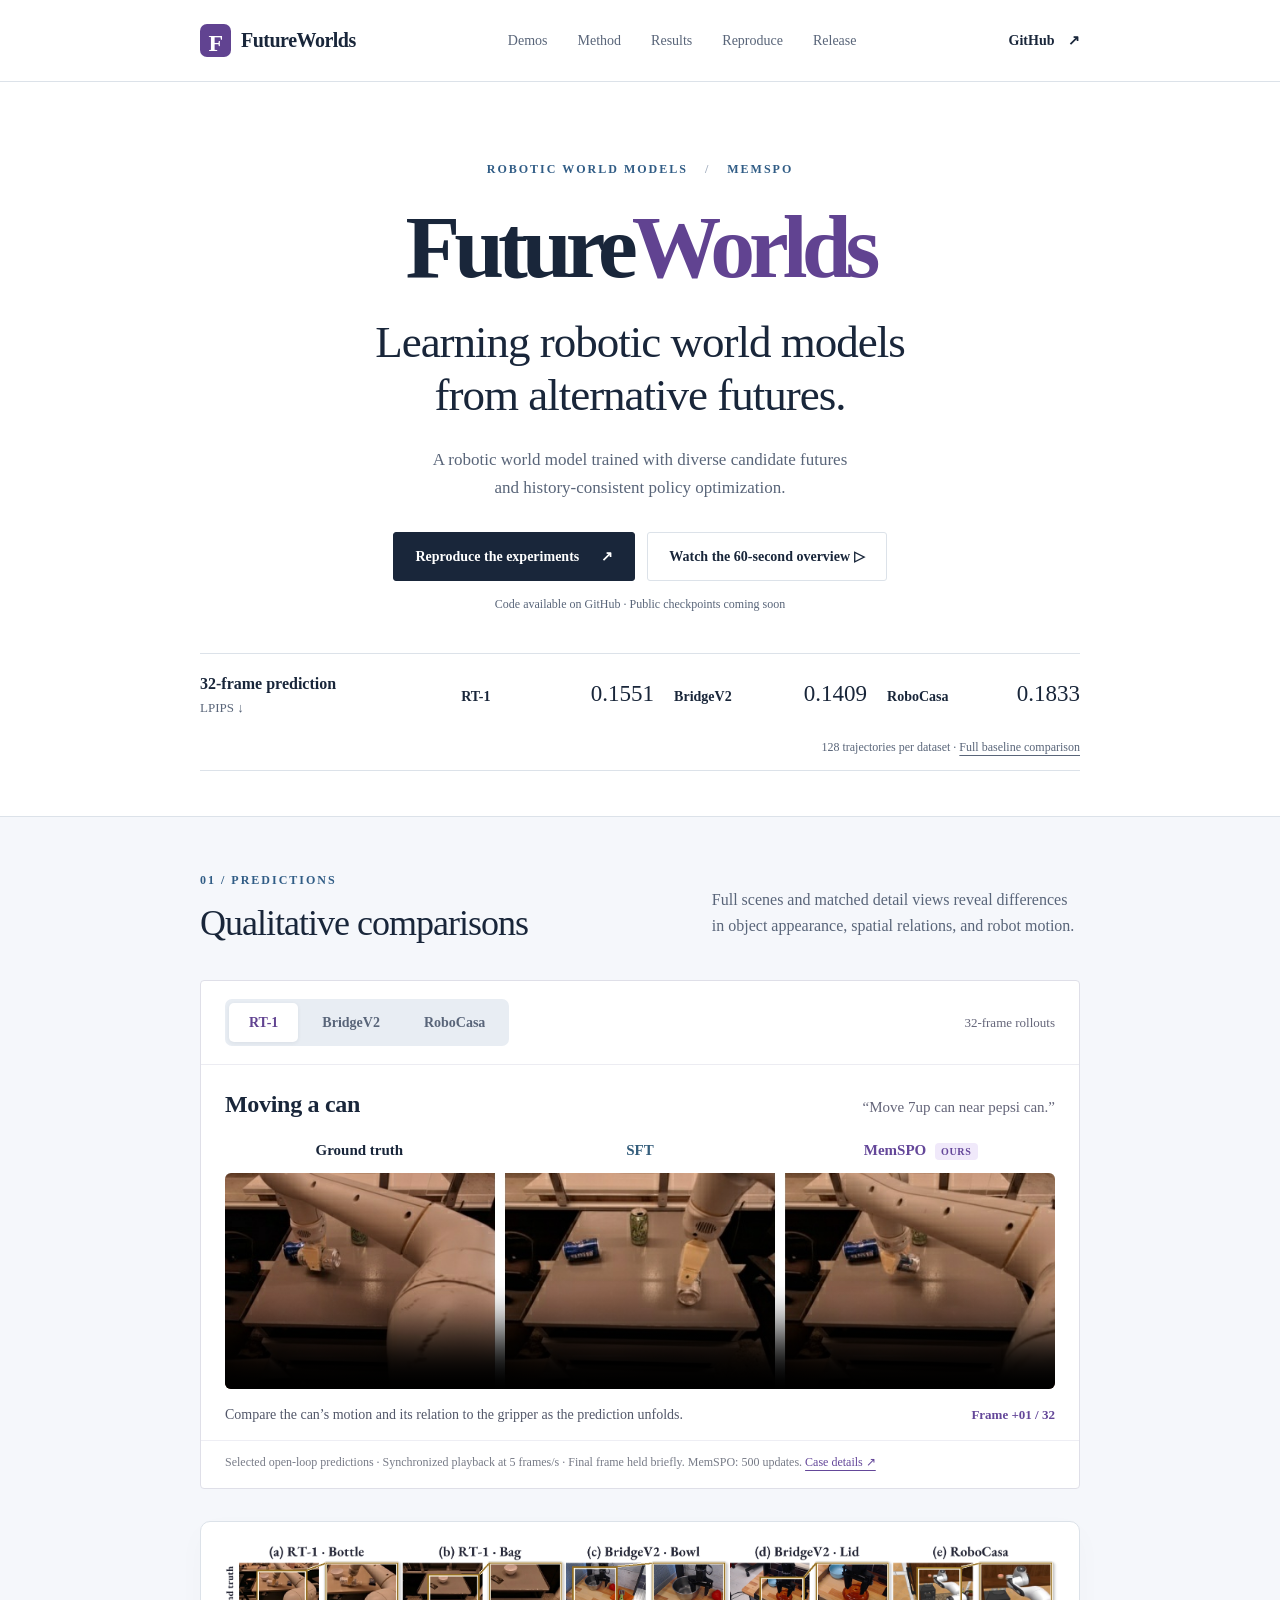
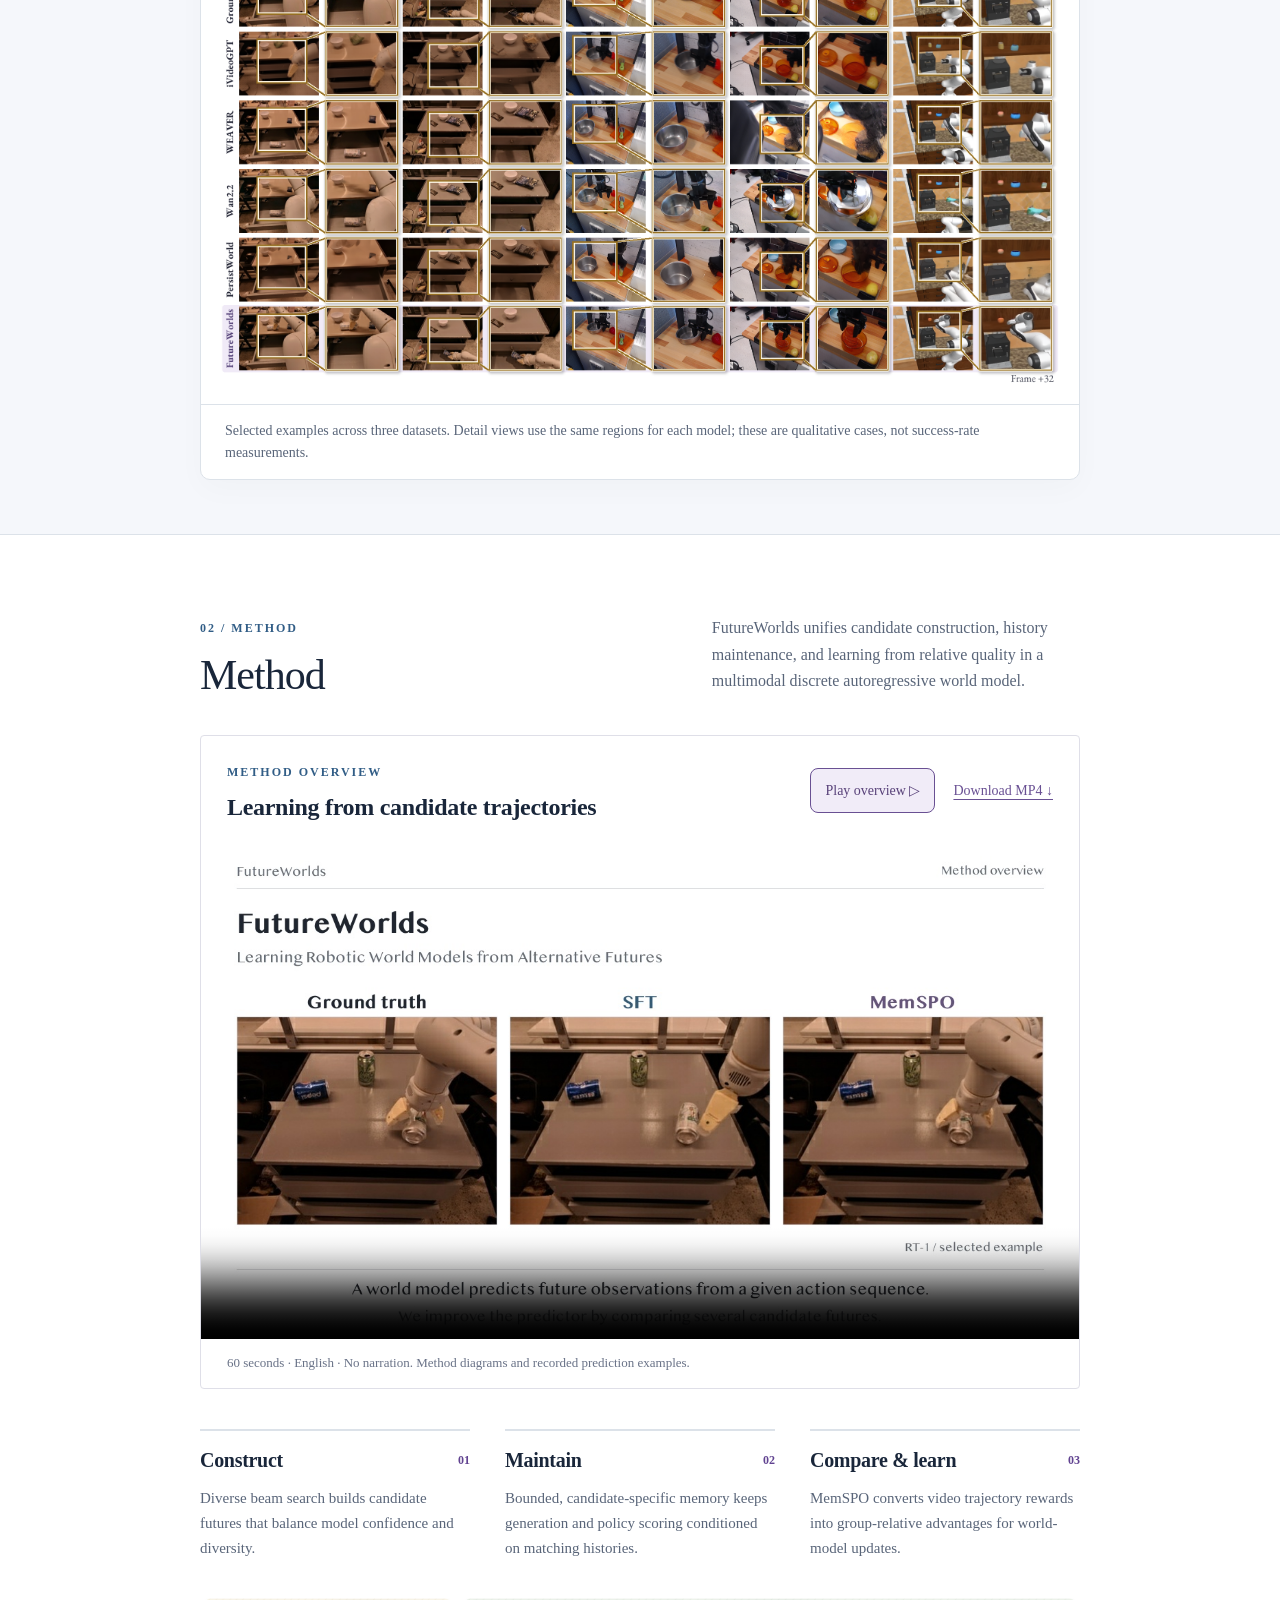
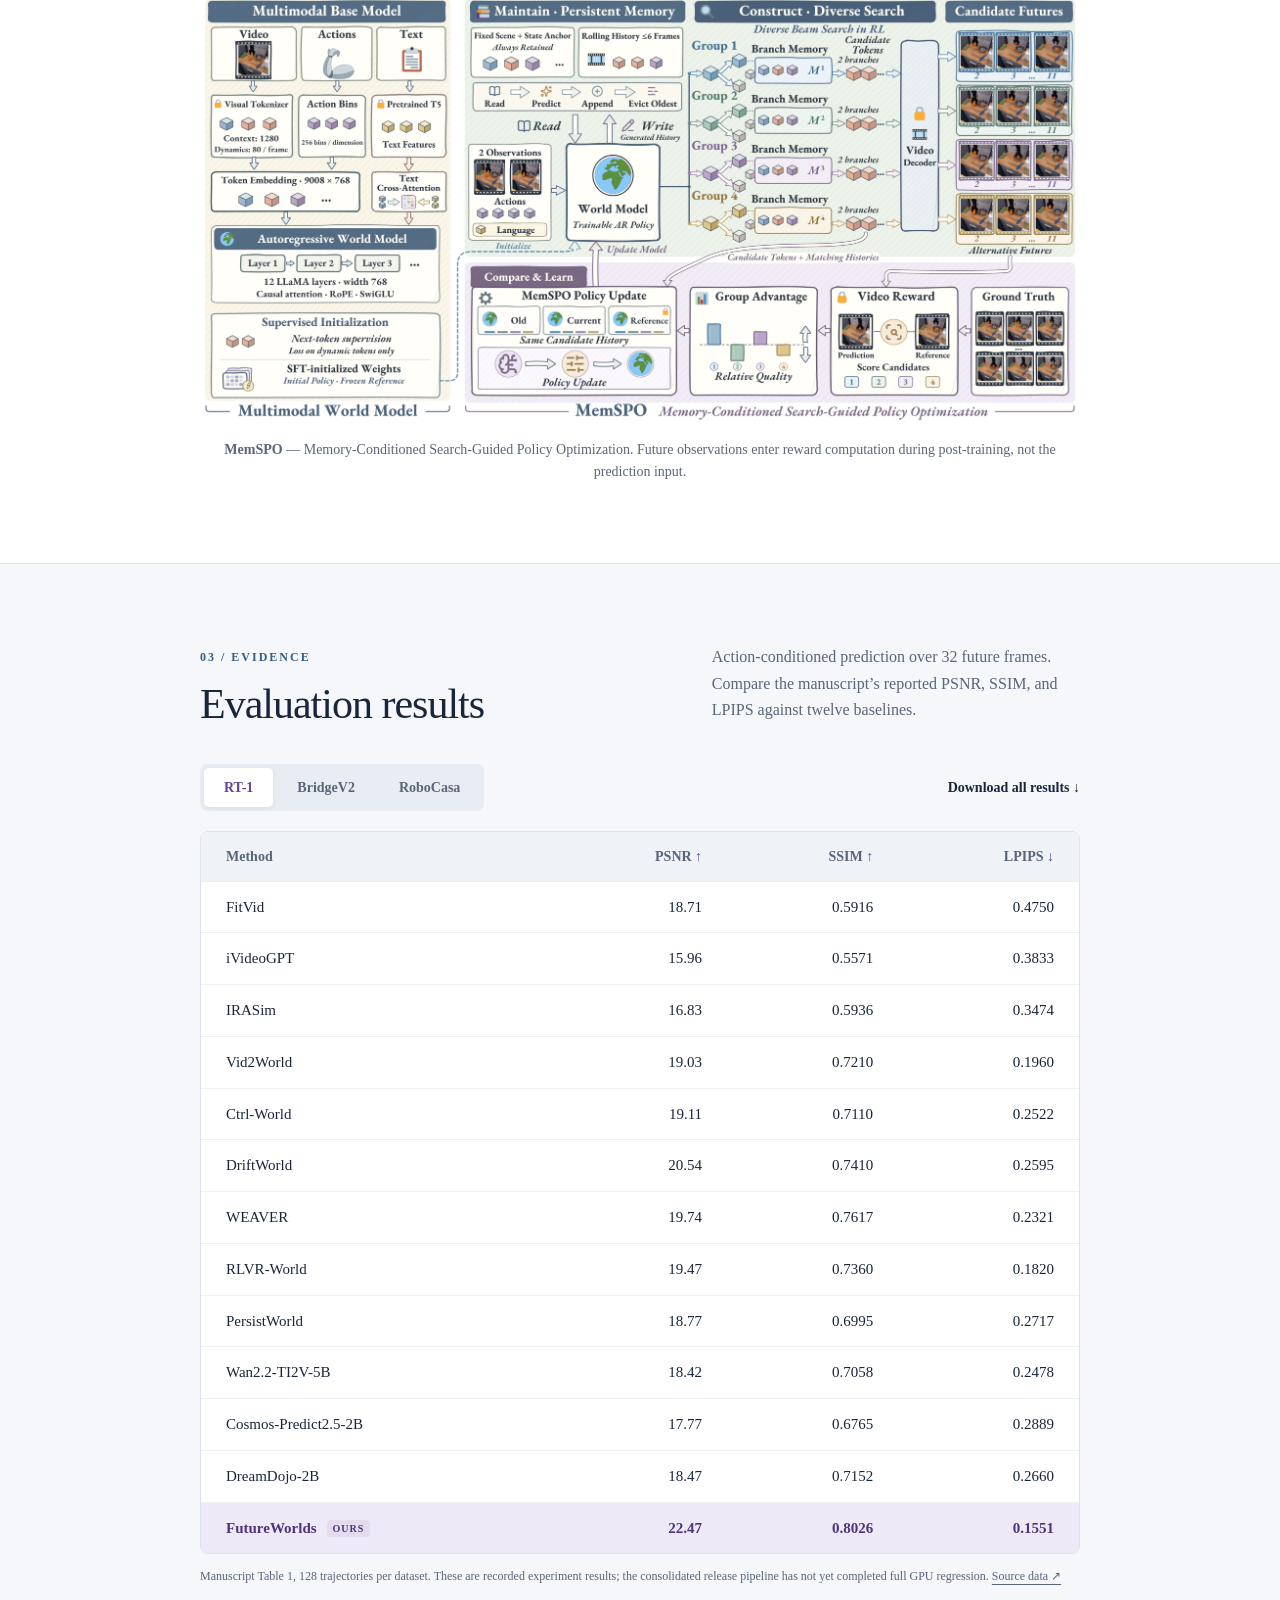
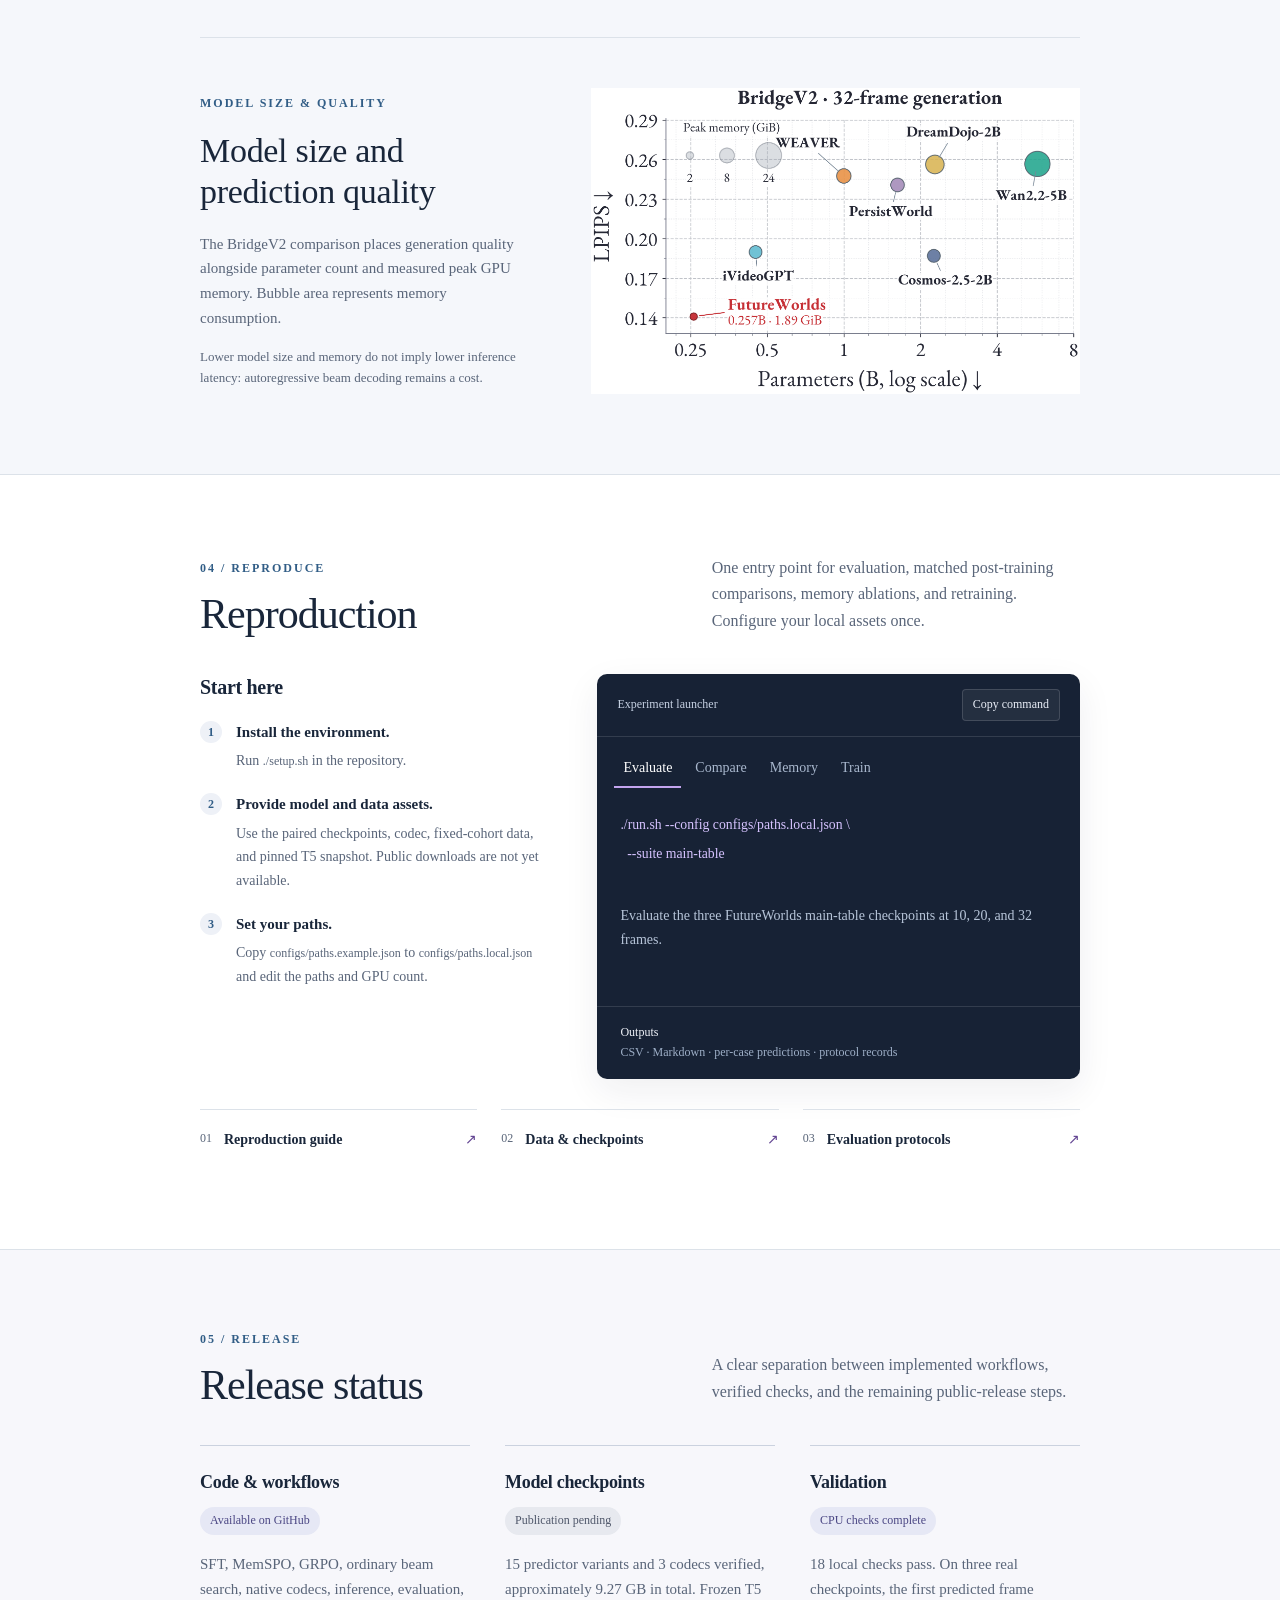
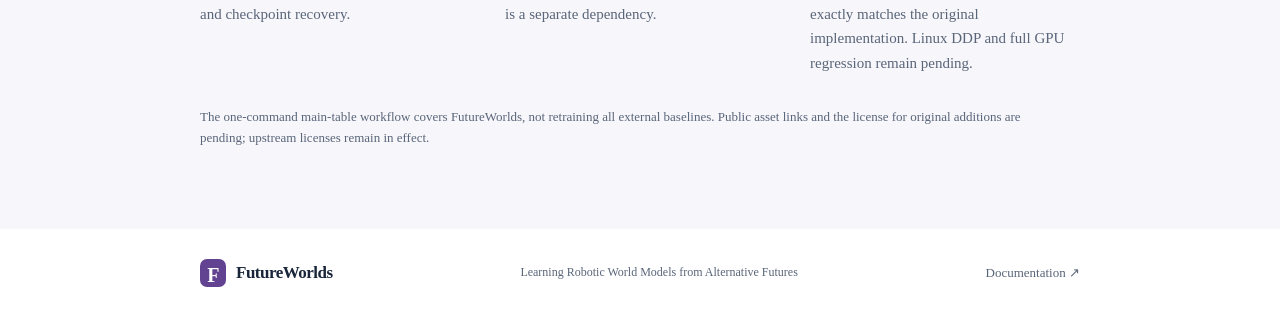
==== commit c46ae033: "Further narrow desktop project page content" ====
--- a/site/index.html
+++ b/site/index.html
@@ -6,7 +6,7 @@
 <meta name="description" content="FutureWorlds learns robotic world models through diverse candidate futures, persistent memory, and MemSPO. Explore results and reproducible training and evaluation workflows.">
 <meta property="og:title" content="FutureWorlds: Learning Robotic World Models from Alternative Futures"><meta property="og:description" content="Construct diverse futures. Maintain individual histories. Learn from relative quality."><meta property="og:type" content="website">
 <link rel="icon" type="image/svg+xml" href="data:image/svg+xml,%3Csvg xmlns='http://www.w3.org/2000/svg' viewBox='0 0 32 32'%3E%3Crect width='32' height='32' rx='8' fill='%234f3e85'/%3E%3Cpath d='M9 24V8h15M9 15h11' stroke='white' stroke-width='3' fill='none'/%3E%3C/svg%3E">
-<link rel="stylesheet" href="style.css?v=spacing4"><script src="app.js?v=english2" defer></script>
+<link rel="stylesheet" href="style.css?v=spacing5"><script src="app.js?v=english2" defer></script>
 </head>
 <body>
 <a class="skip" href="#main">Skip to content</a>
--- a/site/style.css
+++ b/site/style.css
@@ -1,5 +1,5 @@
-:root{--ink:#19263a;--muted:#596579;--blue:#315d86;--purple:#614391;--line:#dce2e9;--paper:#fff;--soft:#f5f7fb;--serif:'Malayalam MN','PingFang SC',serif;--sans:'Malayalam MN','PingFang SC',serif}*{box-sizing:border-box}html{scroll-behavior:smooth;scroll-padding-top:90px}body{margin:0;background:var(--paper);color:var(--ink);font:16px/1.65 var(--sans);-webkit-font-smoothing:antialiased}a{color:inherit;text-underline-offset:4px}button{font:inherit;cursor:pointer}button,a{-webkit-tap-highlight-color:transparent}a:focus-visible,button:focus-visible,[tabindex]:focus-visible{outline:3px solid #8d70c4;outline-offset:5px}.wrap{max-width:980px;width:calc(100% - 192px);margin-inline:auto}.skip{position:absolute;left:12px;top:-80px;padding:10px 18px;background:white;z-index:100}.skip:focus{top:8px}header{height:82px;border-bottom:1px solid var(--line);background:rgba(255,255,255,.96);position:sticky;top:0;z-index:10;backdrop-filter:blur(12px)}.nav{height:100%;display:flex;align-items:center;justify-content:space-between;gap:20px}.wordmark{font-weight:750;letter-spacing:-.5px;font-size:20px;display:inline-flex;align-items:center;gap:10px;text-decoration:none;white-space:nowrap}.mark{display:inline-grid;place-items:center;width:31px;height:33px;border-radius:7px;background:var(--purple);color:white;font-family:var(--serif);font-size:24px;font-weight:700}.nav nav{display:flex;gap:30px}.nav nav a{font-size:14px;color:var(--muted);text-decoration:none}.nav nav a:hover,.text-link:hover{color:var(--purple)}.nav-cta{text-decoration:none;font-size:14px;font-weight:650}.nav-cta span{margin-left:10px}.hero{text-align:center;padding-top:78px;padding-bottom:45px}.eyebrow{font-size:12px;font-weight:700;letter-spacing:2px;color:var(--blue);margin-bottom:18px}.eyebrow span{color:#a0acbd;padding:0 12px}h1{font-size:clamp(64px,7vw,98px);line-height:1.1;letter-spacing:-6px;margin:0 0 20px;font-weight:730}h1 span{color:var(--purple)}.hero-title{font-family:var(--serif);font-size:clamp(29px,3.6vw,45px);line-height:1.18;letter-spacing:-1px;margin:0 0 23px}.hero-description{color:var(--muted);font-size:18px;line-height:1.65;margin:0}.actions{display:flex;justify-content:center;gap:12px;margin:30px 0 14px}.button{padding:12px 21px;border:1px solid var(--line);border-radius:6px;font-size:14px;font-weight:650;text-decoration:none;display:inline-flex;align-items:center;gap:22px}.primary{background:var(--ink);border-color:var(--ink);color:#fff}.primary:hover{background:var(--purple);border-color:var(--purple)}.secondary:hover{background:var(--soft)}.availability{font-size:12px;color:var(--muted);margin:0}.metrics{display:grid;grid-template-columns:repeat(3,1fr);max-width:900px;margin:53px auto 0;padding:28px 0 0;border-top:1px solid var(--line)}.metrics>div+div{border-left:1px solid var(--line)}.metric-dataset{font-size:14px;font-weight:650}.metrics strong{display:block;font-family:var(--serif);font-size:49px;line-height:1.25;font-weight:500;color:var(--purple);letter-spacing:-1px}.metrics strong span{font-size:28px;margin-left:3px}.metrics div p{margin:1px 0 0;color:var(--muted);font-size:14px}.metric-note{grid-column:1/-1;color:var(--muted);font-size:12px;margin:23px 0 0}.section{padding-block:80px}.section-top{display:flex;justify-content:space-between;gap:70px;align-items:end;margin-bottom:35px}.section-top>div{flex:1.2}.section-top>p{flex:1;max-width:435px;margin:0 0 5px;color:var(--muted);font-size:16px}.section-top .eyebrow{margin-bottom:12px}h2{font-family:var(--serif);font-weight:500;letter-spacing:-1px;line-height:1.16;font-size:42px;margin:0}h2 em{font-style:normal;color:var(--purple)}h3{font-size:20px;line-height:1.35;letter-spacing:-.3px;margin:0 0 12px}p{margin-top:0}.visual-section{background:var(--soft);border-block:1px solid var(--line);padding:54px 0}.visual-section h2{font-size:36px}.figure-surface{margin:0;background:white;border:1px solid var(--line);border-radius:10px;overflow:hidden;box-shadow:0 10px 30px #19263a06}.figure-button{display:block;width:100%;padding:0;border:none;background:transparent;position:relative;color:var(--ink);cursor:zoom-in}.figure-button img{display:block;width:100%;height:auto}.figure-surface .figure-button{padding:20px}.zoom-label{position:absolute;right:20px;bottom:20px;background:rgba(255,255,255,.94);border:1px solid var(--line);border-radius:4px;padding:4px 9px;font-size:12px;color:var(--blue);opacity:0;transition:opacity .15s}.figure-button:hover .zoom-label,.figure-button:focus-visible .zoom-label{opacity:1}figcaption{font-size:14px;color:var(--muted);line-height:1.6}.figure-surface figcaption{padding:15px 24px;margin:0;border-top:1px solid var(--line)}.principles{display:grid;grid-template-columns:repeat(3,1fr);gap:35px;margin:35px 0 28px}.principles article{border-top:2px solid var(--line);padding:16px 0 0}.principles article>span{font-size:12px;color:var(--purple);font-weight:700;float:right;margin-top:4px}.principles p{font-size:15px;line-height:1.65;color:var(--muted);margin:0}.method-figure{margin:35px 0 0}.method-figure figcaption{max-width:940px;text-align:center;margin:18px auto 0}.results-section{background:var(--soft);border-block:1px solid var(--line)}.result-controls{display:flex;justify-content:space-between;gap:20px;align-items:center;margin-bottom:20px}.tabs{display:flex;gap:4px;padding:4px;background:#e8edf3;border-radius:7px}.tabs button{border:0;padding:8px 20px;background:none;border-radius:5px;font-size:14px;font-weight:600;color:var(--muted)}.tabs button[aria-selected=true]{background:white;box-shadow:0 1px 4px #19263a12;color:var(--purple)}.text-link{font-size:14px;text-decoration:none;font-weight:600}.table-scroll{overflow:auto;background:white;border:1px solid var(--line);border-radius:8px}table{width:100%;border-collapse:collapse;font-size:15px;font-variant-numeric:tabular-nums}th,td{padding:13px 25px;text-align:right;border-bottom:1px solid #edf0f4}th{background:#eff2f7;font-size:14px;font-weight:600;color:var(--muted)}th:first-child,td:first-child{text-align:left}th span{color:var(--purple)}tr:last-child td{border:0}.ours td{background:#eee9f6;color:#4e347a;font-weight:750}.ours td:first-child::after{content:'OURS';font-size:10px;letter-spacing:1px;background:#61439114;padding:3px 6px;border-radius:4px;margin-left:10px;vertical-align:middle}.table-note{font-size:12px;color:var(--muted);margin:13px 0 0;line-height:1.65}.table-note a{white-space:nowrap}.efficiency{display:grid;grid-template-columns:.8fr 1.2fr;gap:65px;align-items:center;border-top:1px solid var(--line);padding-top:50px;margin-top:50px}.efficiency h3{font-family:var(--serif);font-size:34px;font-weight:400;line-height:1.18;margin-bottom:20px}.efficiency p{color:var(--muted);font-size:15px}.efficiency p.quiet{font-size:13px;margin-bottom:0}.efficiency figure{margin:0}.reproduction{display:grid;grid-template-columns:.83fr 1.17fr;gap:55px;align-items:start}.setup h3{margin-bottom:18px}.setup ol{list-style:none;counter-reset:setup;padding:0;margin:0}.setup li{position:relative;padding-left:36px;margin-bottom:18px;counter-increment:setup}.setup li:before{content:counter(setup);position:absolute;top:2px;left:0;width:22px;height:22px;text-align:center;font-size:12px;line-height:22px;background:#eef1f7;color:var(--blue);border-radius:50%;font-weight:600}.setup strong{font-size:15px;font-weight:650}.setup p{font-size:14px;line-height:1.7;color:var(--muted);margin:4px 0 0}code{font-family:var(--sans);font-size:.86em;overflow-wrap:anywhere}.terminal{background:#172235;color:#eff3ff;border-radius:10px;overflow:hidden;box-shadow:0 12px 36px #17223512}.terminal-top{padding:15px 20px;display:flex;justify-content:space-between;align-items:center;border-bottom:1px solid #ffffff1f;font-size:12px;color:#c6d1e3}.terminal-top button{background:#ffffff0f;border:1px solid #ffffff24;color:#e9eef7;font-size:12px;padding:5px 10px;border-radius:4px}.terminal-top button:hover{background:#ffffff24}.command-tabs{display:flex;padding:12px 17px 0;gap:5px}.command-tabs button{border:0;border-bottom:2px solid transparent;background:none;color:#a9b8ce;font-size:14px;padding:7px 9px}.command-tabs button[aria-selected=true]{border-bottom-color:#c3a4ee;color:white}.terminal pre{padding:23px 23px 6px;margin:0;white-space:pre-wrap;line-height:1.8;font-size:16px;min-height:108px;color:#d6c3ff}.terminal p{padding:8px 23px 25px;margin:0;color:#b7c5d9;font-size:14px;line-height:1.7;min-height:110px}.terminal-bottom{border-top:1px solid #ffffff1f;padding:16px 23px;color:#f0f3f9;font-size:12px}.terminal-bottom span{display:block;color:#9eafc7;font-size:12px}.guide-links{display:grid;grid-template-columns:repeat(3,1fr);gap:24px;margin-top:30px}.guide-links a{border-top:1px solid var(--line);padding:18px 0;text-decoration:none;display:flex;align-items:center;gap:12px;font-size:14px}.guide-links a>span:first-child{font-size:12px;color:var(--muted)}.guide-links a>span:last-child{margin-left:auto;color:var(--purple)}.guide-links a:hover strong{color:var(--purple)}.release-section{background:#f7f7fb;border-top:1px solid var(--line)}.release-grid{display:grid;grid-template-columns:repeat(3,1fr);gap:35px}.release-grid article{border-top:1px solid #cbd2df;padding-top:24px}.release-grid h3{font-size:18px}.status{font-size:12px;border-radius:20px;background:#e7e9ef;display:inline-block;color:#50586b;padding:4px 10px;margin-bottom:17px}.status.ready{background:#e6e8f5;color:#4b4784}.release-grid p{font-size:15px;color:var(--muted);margin:0}.release-note{margin:30px 0 0;font-size:13px;color:var(--muted);max-width:850px}footer{display:flex;justify-content:space-between;gap:30px;align-items:center;padding-block:30px;font-size:12px;color:var(--muted)}footer p{margin:0}footer>a:last-child{font-size:13px;white-space:nowrap;text-decoration:none}footer .wordmark{color:var(--ink);font-size:17px}footer .mark{width:26px;height:28px;font-size:20px}dialog{max-width:96vw;max-height:94vh;width:1600px;padding:0;border:1px solid var(--line);border-radius:10px;background:white;box-shadow:0 30px 100px #0005}dialog::backdrop{background:#0b1425bb;backdrop-filter:blur(3px)}.dialog-top{display:flex;justify-content:space-between;gap:20px;padding:15px 22px;border-bottom:1px solid var(--line);font-size:14px;align-items:center}.dialog-top button{padding:5px 12px;background:var(--soft);border:1px solid var(--line);border-radius:4px;font-size:14px;white-space:nowrap}.dialog-image{overflow:auto;max-height:80vh}.dialog-image img{display:block;width:100%;height:auto}.sr-only{position:absolute;width:1px;height:1px;padding:0;margin:-1px;overflow:hidden;clip:rect(0,0,0,0);white-space:nowrap;border:0}.guide-main{max-width:900px;padding-block:65px}.guide-main h1{font-family:var(--serif);font-size:48px;letter-spacing:-1.5px;margin:12px 0 22px}.guide-main h2{font-size:32px;margin:50px 0 18px}.guide-main h3{font-size:20px;margin:28px 0 12px}.guide-main p,.guide-main li{color:var(--muted)}.guide-main pre{background:#172235;color:#e2d7fa;padding:22px;border-radius:7px;overflow:auto;line-height:1.8}.guide-main .notice{padding:20px 24px;border-left:3px solid var(--purple);background:var(--soft);font-size:15px}.guide-main table{font-size:14px}.guide-main details{border-block-start:1px solid var(--line);padding:18px 0}.guide-main summary{cursor:pointer;font-weight:650}.guide-main details p{padding-top:14px}.guide-nav{display:flex;gap:24px;flex-wrap:wrap;font-size:14px;margin:28px 0}
-@media(min-width:1700px){.wrap{max-width:1040px}.hero{padding-top:95px}.hero-title{font-size:48px}}
+:root{--ink:#19263a;--muted:#596579;--blue:#315d86;--purple:#614391;--line:#dce2e9;--paper:#fff;--soft:#f5f7fb;--serif:'Malayalam MN','PingFang SC',serif;--sans:'Malayalam MN','PingFang SC',serif}*{box-sizing:border-box}html{scroll-behavior:smooth;scroll-padding-top:90px}body{margin:0;background:var(--paper);color:var(--ink);font:16px/1.65 var(--sans);-webkit-font-smoothing:antialiased}a{color:inherit;text-underline-offset:4px}button{font:inherit;cursor:pointer}button,a{-webkit-tap-highlight-color:transparent}a:focus-visible,button:focus-visible,[tabindex]:focus-visible{outline:3px solid #8d70c4;outline-offset:5px}.wrap{max-width:880px;width:calc(100% - 192px);margin-inline:auto}.skip{position:absolute;left:12px;top:-80px;padding:10px 18px;background:white;z-index:100}.skip:focus{top:8px}header{height:82px;border-bottom:1px solid var(--line);background:rgba(255,255,255,.96);position:sticky;top:0;z-index:10;backdrop-filter:blur(12px)}.nav{height:100%;display:flex;align-items:center;justify-content:space-between;gap:20px}.wordmark{font-weight:750;letter-spacing:-.5px;font-size:20px;display:inline-flex;align-items:center;gap:10px;text-decoration:none;white-space:nowrap}.mark{display:inline-grid;place-items:center;width:31px;height:33px;border-radius:7px;background:var(--purple);color:white;font-family:var(--serif);font-size:24px;font-weight:700}.nav nav{display:flex;gap:30px}.nav nav a{font-size:14px;color:var(--muted);text-decoration:none}.nav nav a:hover,.text-link:hover{color:var(--purple)}.nav-cta{text-decoration:none;font-size:14px;font-weight:650}.nav-cta span{margin-left:10px}.hero{text-align:center;padding-top:78px;padding-bottom:45px}.eyebrow{font-size:12px;font-weight:700;letter-spacing:2px;color:var(--blue);margin-bottom:18px}.eyebrow span{color:#a0acbd;padding:0 12px}h1{font-size:clamp(64px,7vw,98px);line-height:1.1;letter-spacing:-6px;margin:0 0 20px;font-weight:730}h1 span{color:var(--purple)}.hero-title{font-family:var(--serif);font-size:clamp(29px,3.6vw,45px);line-height:1.18;letter-spacing:-1px;margin:0 0 23px}.hero-description{color:var(--muted);font-size:18px;line-height:1.65;margin:0}.actions{display:flex;justify-content:center;gap:12px;margin:30px 0 14px}.button{padding:12px 21px;border:1px solid var(--line);border-radius:6px;font-size:14px;font-weight:650;text-decoration:none;display:inline-flex;align-items:center;gap:22px}.primary{background:var(--ink);border-color:var(--ink);color:#fff}.primary:hover{background:var(--purple);border-color:var(--purple)}.secondary:hover{background:var(--soft)}.availability{font-size:12px;color:var(--muted);margin:0}.metrics{display:grid;grid-template-columns:repeat(3,1fr);max-width:900px;margin:53px auto 0;padding:28px 0 0;border-top:1px solid var(--line)}.metrics>div+div{border-left:1px solid var(--line)}.metric-dataset{font-size:14px;font-weight:650}.metrics strong{display:block;font-family:var(--serif);font-size:49px;line-height:1.25;font-weight:500;color:var(--purple);letter-spacing:-1px}.metrics strong span{font-size:28px;margin-left:3px}.metrics div p{margin:1px 0 0;color:var(--muted);font-size:14px}.metric-note{grid-column:1/-1;color:var(--muted);font-size:12px;margin:23px 0 0}.section{padding-block:80px}.section-top{display:flex;justify-content:space-between;gap:70px;align-items:end;margin-bottom:35px}.section-top>div{flex:1.2}.section-top>p{flex:1;max-width:435px;margin:0 0 5px;color:var(--muted);font-size:16px}.section-top .eyebrow{margin-bottom:12px}h2{font-family:var(--serif);font-weight:500;letter-spacing:-1px;line-height:1.16;font-size:42px;margin:0}h2 em{font-style:normal;color:var(--purple)}h3{font-size:20px;line-height:1.35;letter-spacing:-.3px;margin:0 0 12px}p{margin-top:0}.visual-section{background:var(--soft);border-block:1px solid var(--line);padding:54px 0}.visual-section h2{font-size:36px}.figure-surface{margin:0;background:white;border:1px solid var(--line);border-radius:10px;overflow:hidden;box-shadow:0 10px 30px #19263a06}.figure-button{display:block;width:100%;padding:0;border:none;background:transparent;position:relative;color:var(--ink);cursor:zoom-in}.figure-button img{display:block;width:100%;height:auto}.figure-surface .figure-button{padding:20px}.zoom-label{position:absolute;right:20px;bottom:20px;background:rgba(255,255,255,.94);border:1px solid var(--line);border-radius:4px;padding:4px 9px;font-size:12px;color:var(--blue);opacity:0;transition:opacity .15s}.figure-button:hover .zoom-label,.figure-button:focus-visible .zoom-label{opacity:1}figcaption{font-size:14px;color:var(--muted);line-height:1.6}.figure-surface figcaption{padding:15px 24px;margin:0;border-top:1px solid var(--line)}.principles{display:grid;grid-template-columns:repeat(3,1fr);gap:35px;margin:35px 0 28px}.principles article{border-top:2px solid var(--line);padding:16px 0 0}.principles article>span{font-size:12px;color:var(--purple);font-weight:700;float:right;margin-top:4px}.principles p{font-size:15px;line-height:1.65;color:var(--muted);margin:0}.method-figure{margin:35px 0 0}.method-figure figcaption{max-width:940px;text-align:center;margin:18px auto 0}.results-section{background:var(--soft);border-block:1px solid var(--line)}.result-controls{display:flex;justify-content:space-between;gap:20px;align-items:center;margin-bottom:20px}.tabs{display:flex;gap:4px;padding:4px;background:#e8edf3;border-radius:7px}.tabs button{border:0;padding:8px 20px;background:none;border-radius:5px;font-size:14px;font-weight:600;color:var(--muted)}.tabs button[aria-selected=true]{background:white;box-shadow:0 1px 4px #19263a12;color:var(--purple)}.text-link{font-size:14px;text-decoration:none;font-weight:600}.table-scroll{overflow:auto;background:white;border:1px solid var(--line);border-radius:8px}table{width:100%;border-collapse:collapse;font-size:15px;font-variant-numeric:tabular-nums}th,td{padding:13px 25px;text-align:right;border-bottom:1px solid #edf0f4}th{background:#eff2f7;font-size:14px;font-weight:600;color:var(--muted)}th:first-child,td:first-child{text-align:left}th span{color:var(--purple)}tr:last-child td{border:0}.ours td{background:#eee9f6;color:#4e347a;font-weight:750}.ours td:first-child::after{content:'OURS';font-size:10px;letter-spacing:1px;background:#61439114;padding:3px 6px;border-radius:4px;margin-left:10px;vertical-align:middle}.table-note{font-size:12px;color:var(--muted);margin:13px 0 0;line-height:1.65}.table-note a{white-space:nowrap}.efficiency{display:grid;grid-template-columns:.8fr 1.2fr;gap:65px;align-items:center;border-top:1px solid var(--line);padding-top:50px;margin-top:50px}.efficiency h3{font-family:var(--serif);font-size:34px;font-weight:400;line-height:1.18;margin-bottom:20px}.efficiency p{color:var(--muted);font-size:15px}.efficiency p.quiet{font-size:13px;margin-bottom:0}.efficiency figure{margin:0}.reproduction{display:grid;grid-template-columns:.83fr 1.17fr;gap:55px;align-items:start}.setup h3{margin-bottom:18px}.setup ol{list-style:none;counter-reset:setup;padding:0;margin:0}.setup li{position:relative;padding-left:36px;margin-bottom:18px;counter-increment:setup}.setup li:before{content:counter(setup);position:absolute;top:2px;left:0;width:22px;height:22px;text-align:center;font-size:12px;line-height:22px;background:#eef1f7;color:var(--blue);border-radius:50%;font-weight:600}.setup strong{font-size:15px;font-weight:650}.setup p{font-size:14px;line-height:1.7;color:var(--muted);margin:4px 0 0}code{font-family:var(--sans);font-size:.86em;overflow-wrap:anywhere}.terminal{background:#172235;color:#eff3ff;border-radius:10px;overflow:hidden;box-shadow:0 12px 36px #17223512}.terminal-top{padding:15px 20px;display:flex;justify-content:space-between;align-items:center;border-bottom:1px solid #ffffff1f;font-size:12px;color:#c6d1e3}.terminal-top button{background:#ffffff0f;border:1px solid #ffffff24;color:#e9eef7;font-size:12px;padding:5px 10px;border-radius:4px}.terminal-top button:hover{background:#ffffff24}.command-tabs{display:flex;padding:12px 17px 0;gap:5px}.command-tabs button{border:0;border-bottom:2px solid transparent;background:none;color:#a9b8ce;font-size:14px;padding:7px 9px}.command-tabs button[aria-selected=true]{border-bottom-color:#c3a4ee;color:white}.terminal pre{padding:23px 23px 6px;margin:0;white-space:pre-wrap;line-height:1.8;font-size:16px;min-height:108px;color:#d6c3ff}.terminal p{padding:8px 23px 25px;margin:0;color:#b7c5d9;font-size:14px;line-height:1.7;min-height:110px}.terminal-bottom{border-top:1px solid #ffffff1f;padding:16px 23px;color:#f0f3f9;font-size:12px}.terminal-bottom span{display:block;color:#9eafc7;font-size:12px}.guide-links{display:grid;grid-template-columns:repeat(3,1fr);gap:24px;margin-top:30px}.guide-links a{border-top:1px solid var(--line);padding:18px 0;text-decoration:none;display:flex;align-items:center;gap:12px;font-size:14px}.guide-links a>span:first-child{font-size:12px;color:var(--muted)}.guide-links a>span:last-child{margin-left:auto;color:var(--purple)}.guide-links a:hover strong{color:var(--purple)}.release-section{background:#f7f7fb;border-top:1px solid var(--line)}.release-grid{display:grid;grid-template-columns:repeat(3,1fr);gap:35px}.release-grid article{border-top:1px solid #cbd2df;padding-top:24px}.release-grid h3{font-size:18px}.status{font-size:12px;border-radius:20px;background:#e7e9ef;display:inline-block;color:#50586b;padding:4px 10px;margin-bottom:17px}.status.ready{background:#e6e8f5;color:#4b4784}.release-grid p{font-size:15px;color:var(--muted);margin:0}.release-note{margin:30px 0 0;font-size:13px;color:var(--muted);max-width:850px}footer{display:flex;justify-content:space-between;gap:30px;align-items:center;padding-block:30px;font-size:12px;color:var(--muted)}footer p{margin:0}footer>a:last-child{font-size:13px;white-space:nowrap;text-decoration:none}footer .wordmark{color:var(--ink);font-size:17px}footer .mark{width:26px;height:28px;font-size:20px}dialog{max-width:96vw;max-height:94vh;width:1600px;padding:0;border:1px solid var(--line);border-radius:10px;background:white;box-shadow:0 30px 100px #0005}dialog::backdrop{background:#0b1425bb;backdrop-filter:blur(3px)}.dialog-top{display:flex;justify-content:space-between;gap:20px;padding:15px 22px;border-bottom:1px solid var(--line);font-size:14px;align-items:center}.dialog-top button{padding:5px 12px;background:var(--soft);border:1px solid var(--line);border-radius:4px;font-size:14px;white-space:nowrap}.dialog-image{overflow:auto;max-height:80vh}.dialog-image img{display:block;width:100%;height:auto}.sr-only{position:absolute;width:1px;height:1px;padding:0;margin:-1px;overflow:hidden;clip:rect(0,0,0,0);white-space:nowrap;border:0}.guide-main{max-width:900px;padding-block:65px}.guide-main h1{font-family:var(--serif);font-size:48px;letter-spacing:-1.5px;margin:12px 0 22px}.guide-main h2{font-size:32px;margin:50px 0 18px}.guide-main h3{font-size:20px;margin:28px 0 12px}.guide-main p,.guide-main li{color:var(--muted)}.guide-main pre{background:#172235;color:#e2d7fa;padding:22px;border-radius:7px;overflow:auto;line-height:1.8}.guide-main .notice{padding:20px 24px;border-left:3px solid var(--purple);background:var(--soft);font-size:15px}.guide-main table{font-size:14px}.guide-main details{border-block-start:1px solid var(--line);padding:18px 0}.guide-main summary{cursor:pointer;font-weight:650}.guide-main details p{padding-top:14px}.guide-nav{display:flex;gap:24px;flex-wrap:wrap;font-size:14px;margin:28px 0}
+@media(min-width:1700px){.wrap{max-width:920px}.hero{padding-top:95px}.hero-title{font-size:48px}}
 @media(min-width:851px) and (max-width:1100px){.wrap{width:calc(100% - 96px)}}
 @media(max-width:850px){.wrap{width:calc(100% - 44px)}.nav nav{gap:18px}.nav-cta{display:none}.hero{padding-top:55px}h1{letter-spacing:-3px}.section-top{gap:25px}.section-top>p{font-size:15px}h2{font-size:35px}.principles{gap:22px}.reproduction{gap:28px;grid-template-columns:1fr 1.1fr}.efficiency{gap:32px}.section{padding-block:60px}.release-grid{gap:24px}footer p{display:none}.guide-links{gap:15px}.guide-links a{font-size:13px}th,td{padding:12px 20px}}
 @media(max-width:620px){header{height:68px}.wrap{width:calc(100% - 32px)}.wordmark{font-size:17px}.mark{width:26px;height:28px;font-size:21px}.nav nav{gap:16px}.nav nav a{font-size:13px}.nav nav a:first-child,.nav nav a:last-child{display:none}.hero{padding-top:44px;padding-bottom:32px}.eyebrow{font-size:11px;letter-spacing:1.5px}h1{font-size:56px;letter-spacing:-3px;margin-bottom:18px}.hero-title{font-size:28px;letter-spacing:-.7px}.hero-description{font-size:15px}.hero-description br{display:none}.actions{gap:8px;margin-top:25px;flex-wrap:wrap}.button{padding:10px 14px;font-size:13px;gap:10px}.availability{font-size:11px}.metrics{margin-top:32px;padding-top:22px}.metrics strong{font-size:36px}.metrics strong span{font-size:20px}.metrics div p,.metric-dataset{font-size:12px}.metric-note{font-size:11px;line-height:1.6;max-width:320px;justify-self:center}.section-top{display:block;margin-bottom:25px}.section-top>p{margin-top:18px;max-width:none}.section,.visual-section{padding-block:45px}h2,.visual-section h2{font-size:32px}.figure-surface .figure-button{padding:8px}.figure-surface figcaption{font-size:12px;padding:13px 15px}.zoom-label{display:none}.principles{display:block;margin:25px 0}.principles article{margin-top:22px;padding-top:14px}.principles h3{font-size:18px}.principles p{font-size:14px}.method-figure figcaption{font-size:12px}.result-controls{flex-wrap:wrap;gap:12px}.tabs{width:100%;justify-content:space-between}.tabs button{flex:1;padding:8px 10px}.text-link{font-size:13px}.table-scroll{border-radius:6px}table{font-size:13px;min-width:365px}th,td{padding:11px 10px}th{font-size:12px}td:first-child{max-width:180px;overflow-wrap:anywhere}.ours td:first-child::after{display:none}.table-note{font-size:11px}.efficiency{grid-template-columns:1fr;gap:25px;padding-top:32px;margin-top:35px}.efficiency h3{font-size:31px}.reproduction{grid-template-columns:1fr;gap:20px}.terminal pre{font-size:14px}.terminal p{min-height:90px}.guide-links{grid-template-columns:1fr;gap:0}.guide-links a{font-size:14px;padding:16px 0}.release-grid{grid-template-columns:1fr;gap:24px}.release-grid article{padding-top:20px}.release-grid h3{margin-bottom:8px}.status{margin-bottom:12px}.release-note{font-size:12px}.dialog-top{font-size:12px;padding:10px 12px}.dialog-top button{font-size:12px}.guide-main h1{font-size:38px}.guide-main h2{font-size:29px}.guide-main p,.guide-main li{font-size:15px}footer{padding-block:23px}}
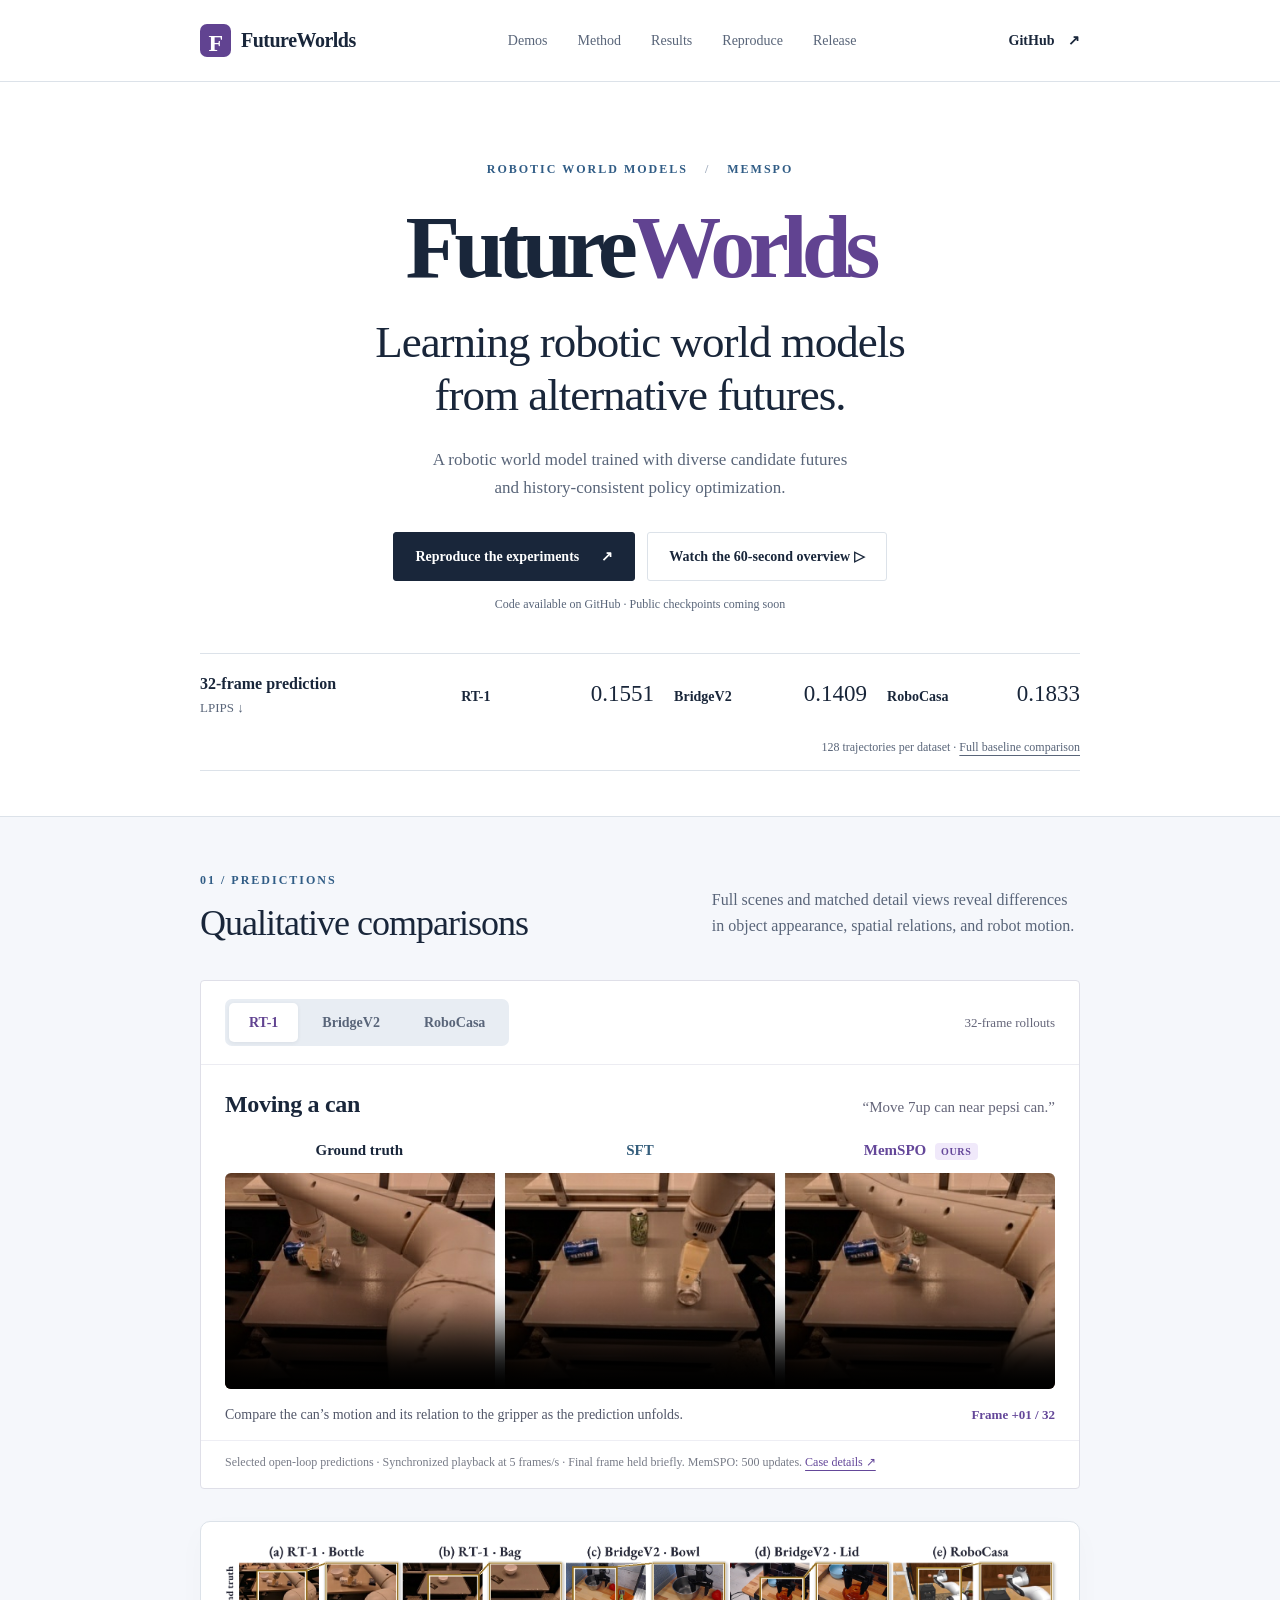
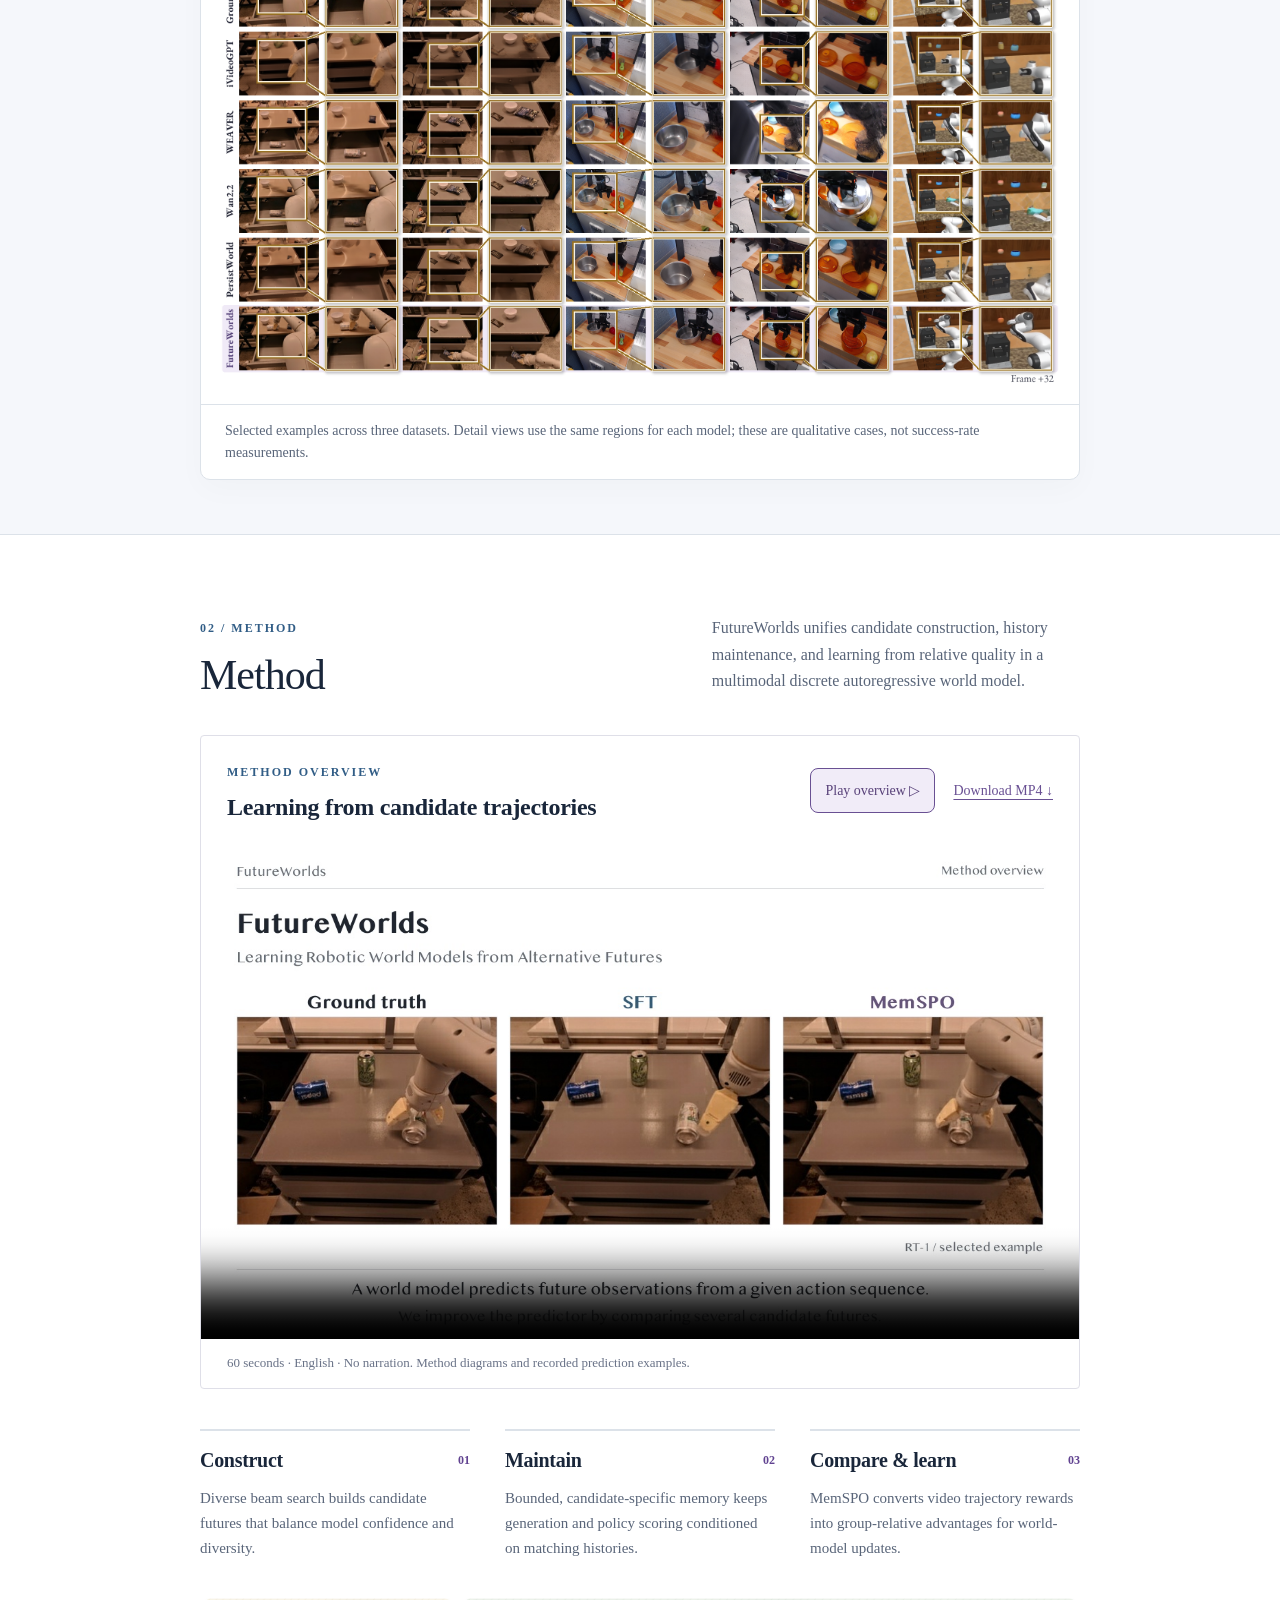
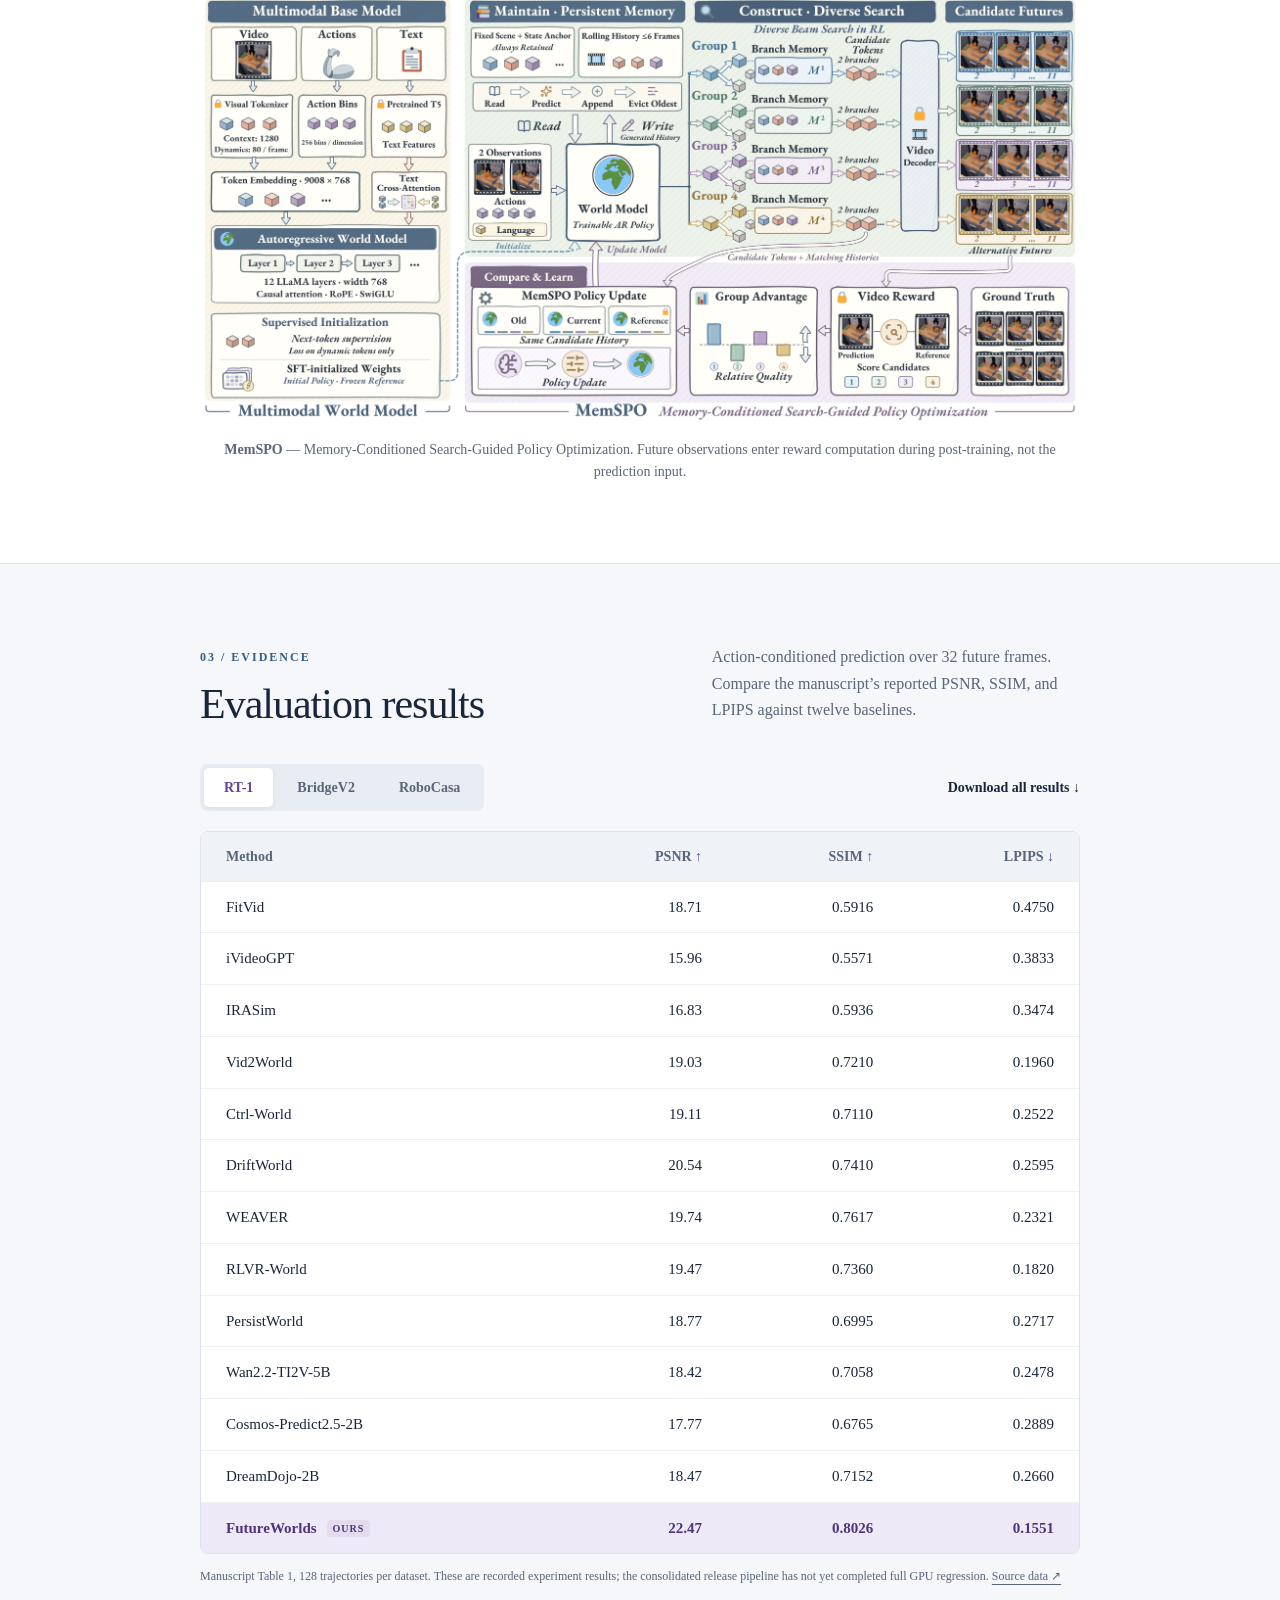
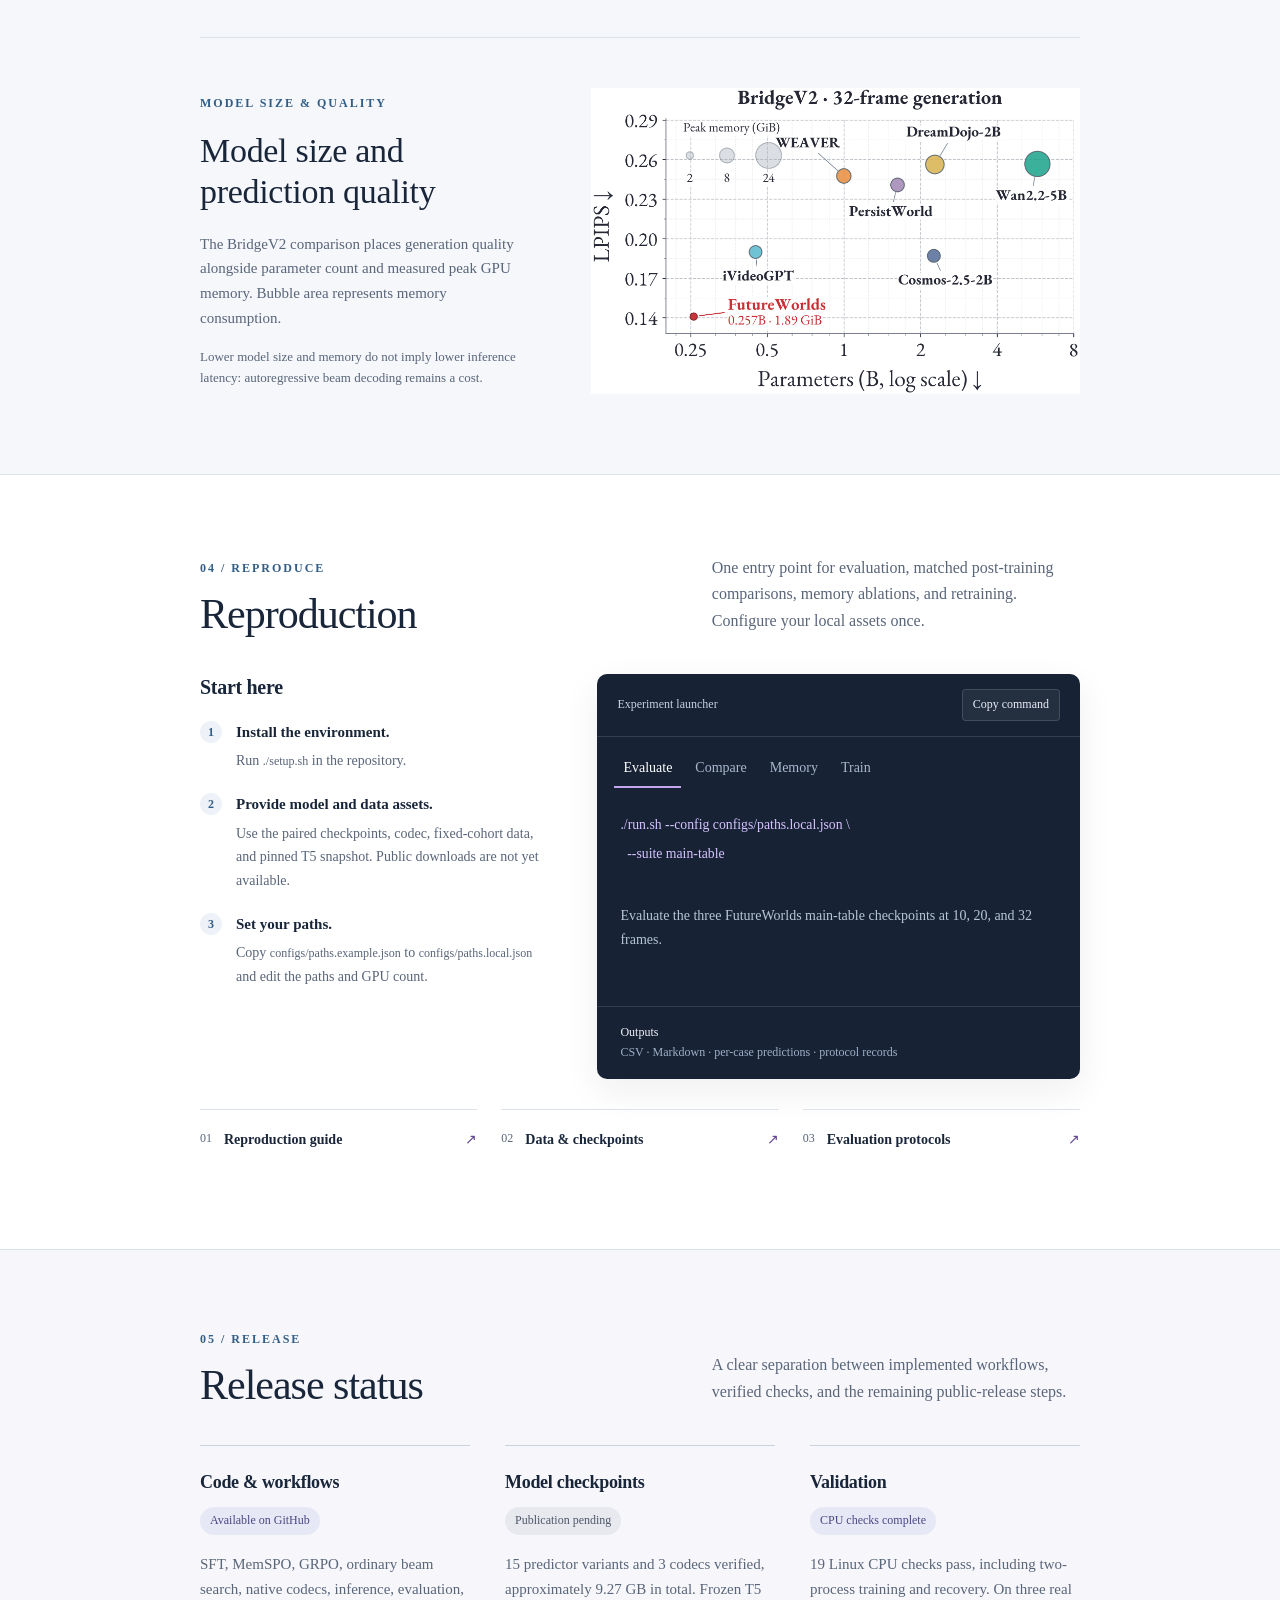
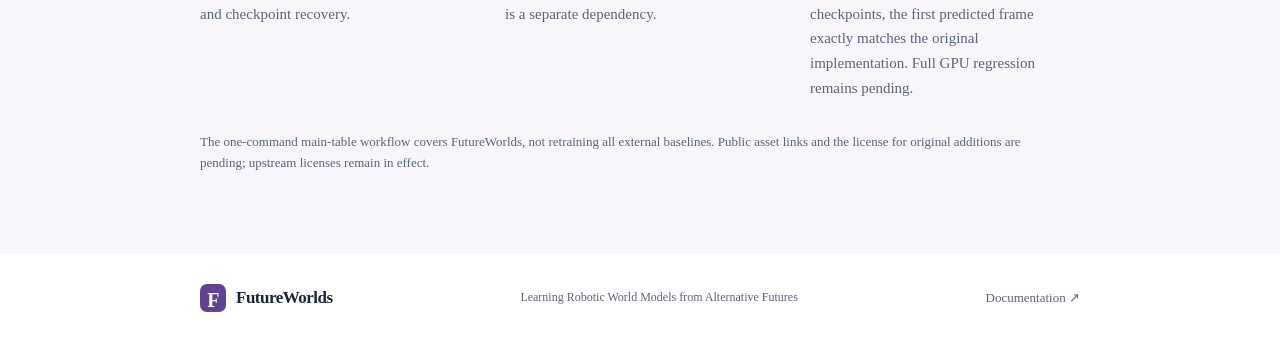
==== commit 7b8f26a5: "Record successful Linux two-process training validation" ====
--- a/site/index.html
+++ b/site/index.html
@@ -59,7 +59,7 @@
   --suite main-table</code></pre><p id="command-description">Evaluate the three FutureWorlds main-table checkpoints at 10, 20, and 32 frames.</p></div><div class="terminal-bottom">Outputs <span>CSV · Markdown · per-case predictions · protocol records</span></div></div></div>
 <div class="guide-links"><a href="guides.html#reproduction"><span>01</span><strong>Reproduction guide</strong><span aria-hidden="true">↗</span></a><a href="guides.html#data"><span>02</span><strong>Data & checkpoints</strong><span aria-hidden="true">↗</span></a><a href="guides.html#protocols"><span>03</span><strong>Evaluation protocols</strong><span aria-hidden="true">↗</span></a></div>
 </section>
-<section class="release-section" id="release"><div class="wrap section"><div class="section-top"><div><div class="eyebrow">05 / RELEASE</div><h2>Release status</h2></div><p>A clear separation between implemented workflows, verified checks, and the remaining public-release steps.</p></div><div class="release-grid"><article><h3>Code & workflows</h3><span class="status ready">Available on GitHub</span><p>SFT, MemSPO, GRPO, ordinary beam search, native codecs, inference, evaluation, and checkpoint recovery.</p></article><article><h3>Model checkpoints</h3><span class="status">Publication pending</span><p>15 predictor variants and 3 codecs verified, approximately 9.27 GB in total. Frozen T5 is a separate dependency.</p></article><article><h3>Validation</h3><span class="status ready">CPU checks complete</span><p>18 local checks pass. On three real checkpoints, the first predicted frame exactly matches the original implementation. Linux DDP and full GPU regression remain pending.</p></article></div><p class="release-note">The one-command main-table workflow covers FutureWorlds, not retraining all external baselines. Public asset links and the license for original additions are pending; upstream licenses remain in effect.</p></div></section>
+<section class="release-section" id="release"><div class="wrap section"><div class="section-top"><div><div class="eyebrow">05 / RELEASE</div><h2>Release status</h2></div><p>A clear separation between implemented workflows, verified checks, and the remaining public-release steps.</p></div><div class="release-grid"><article><h3>Code & workflows</h3><span class="status ready">Available on GitHub</span><p>SFT, MemSPO, GRPO, ordinary beam search, native codecs, inference, evaluation, and checkpoint recovery.</p></article><article><h3>Model checkpoints</h3><span class="status">Publication pending</span><p>15 predictor variants and 3 codecs verified, approximately 9.27 GB in total. Frozen T5 is a separate dependency.</p></article><article><h3>Validation</h3><span class="status ready">CPU checks complete</span><p>19 Linux CPU checks pass, including two-process training and recovery. On three real checkpoints, the first predicted frame exactly matches the original implementation. Full GPU regression remains pending.</p></article></div><p class="release-note">The one-command main-table workflow covers FutureWorlds, not retraining all external baselines. Public asset links and the license for original additions are pending; upstream licenses remain in effect.</p></div></section>
 </main>
 <footer class="wrap"><a class="wordmark" href="#"><span class="mark">F</span>FutureWorlds</a><p>Learning Robotic World Models from Alternative Futures</p><a href="guides.html">Documentation ↗</a></footer>
 <dialog id="figure-dialog" aria-label="Figure viewer"><div class="dialog-top"><span id="figure-caption"></span><div><button id="actual-size" aria-pressed="false">Actual size</button> <button id="close-figure" aria-label="Close figure">Close ✕</button></div></div><div class="dialog-image"><img id="figure-full" alt=""></div></dialog>
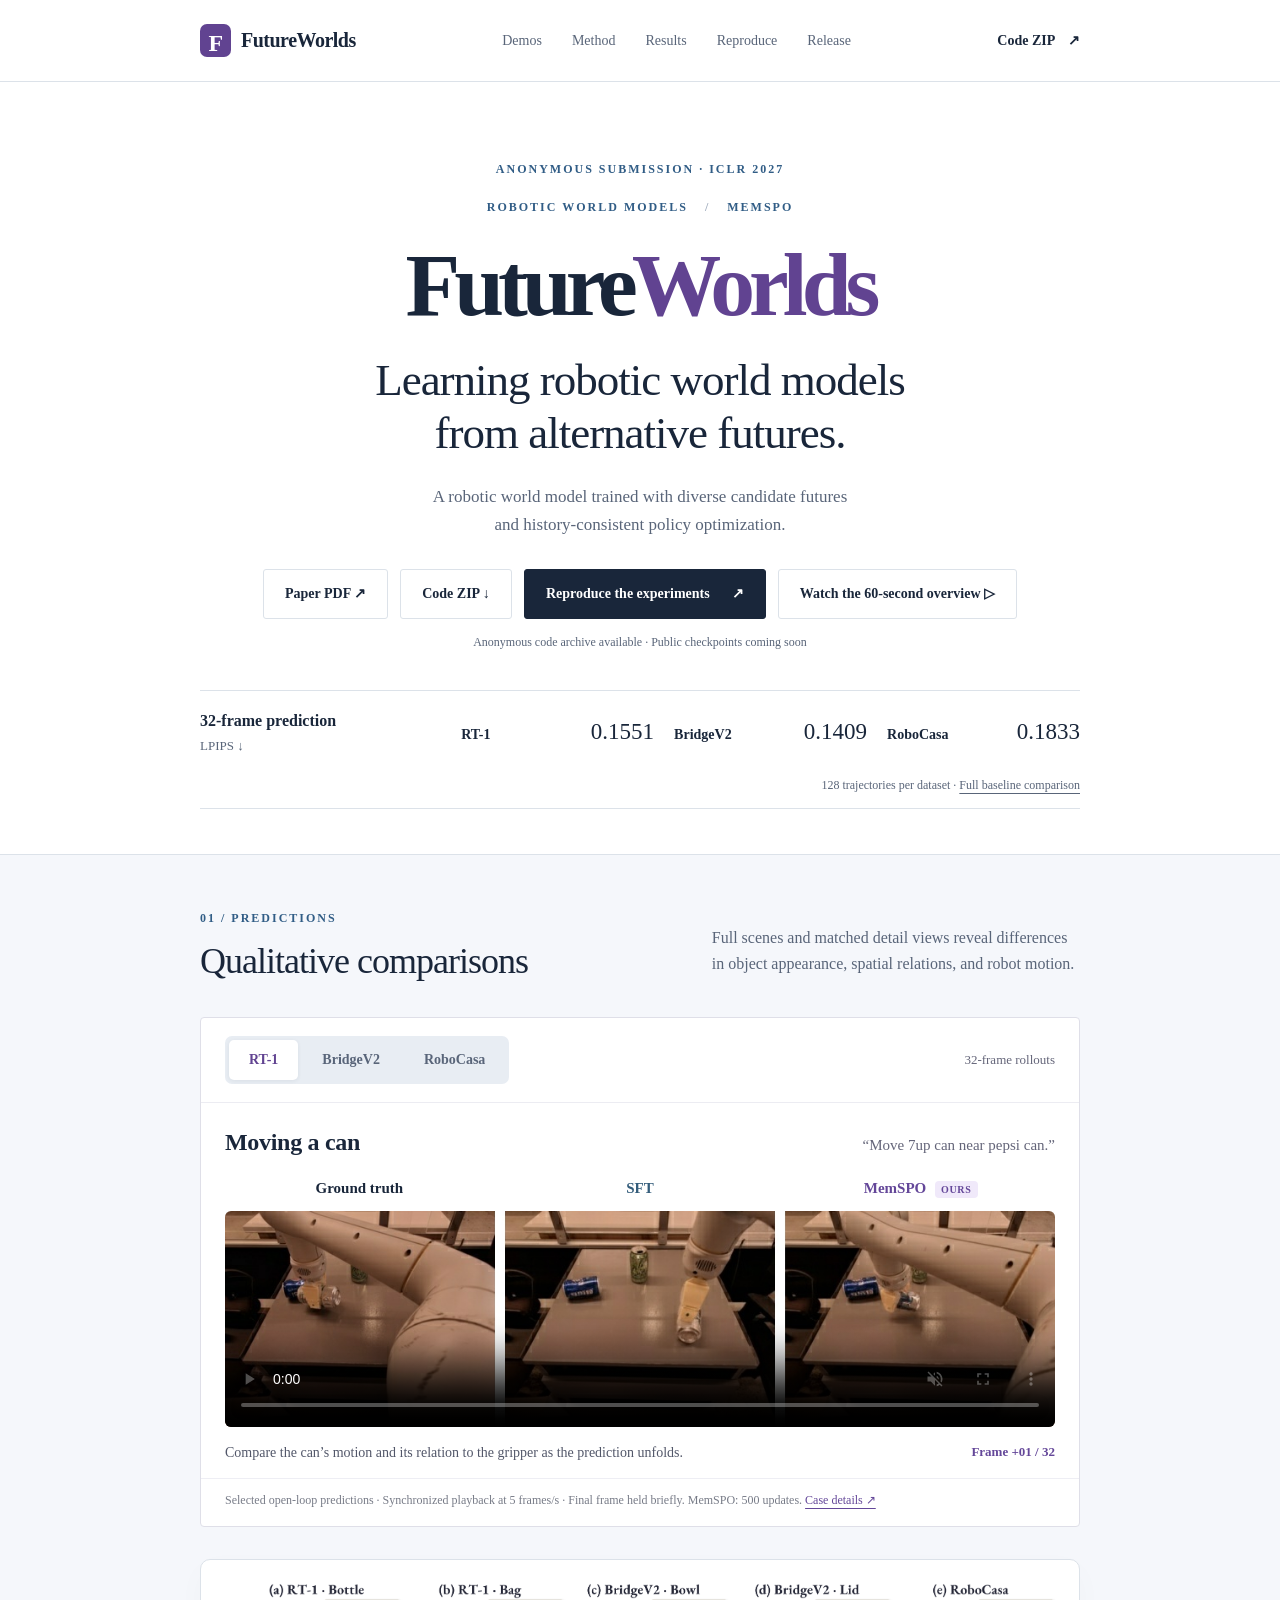
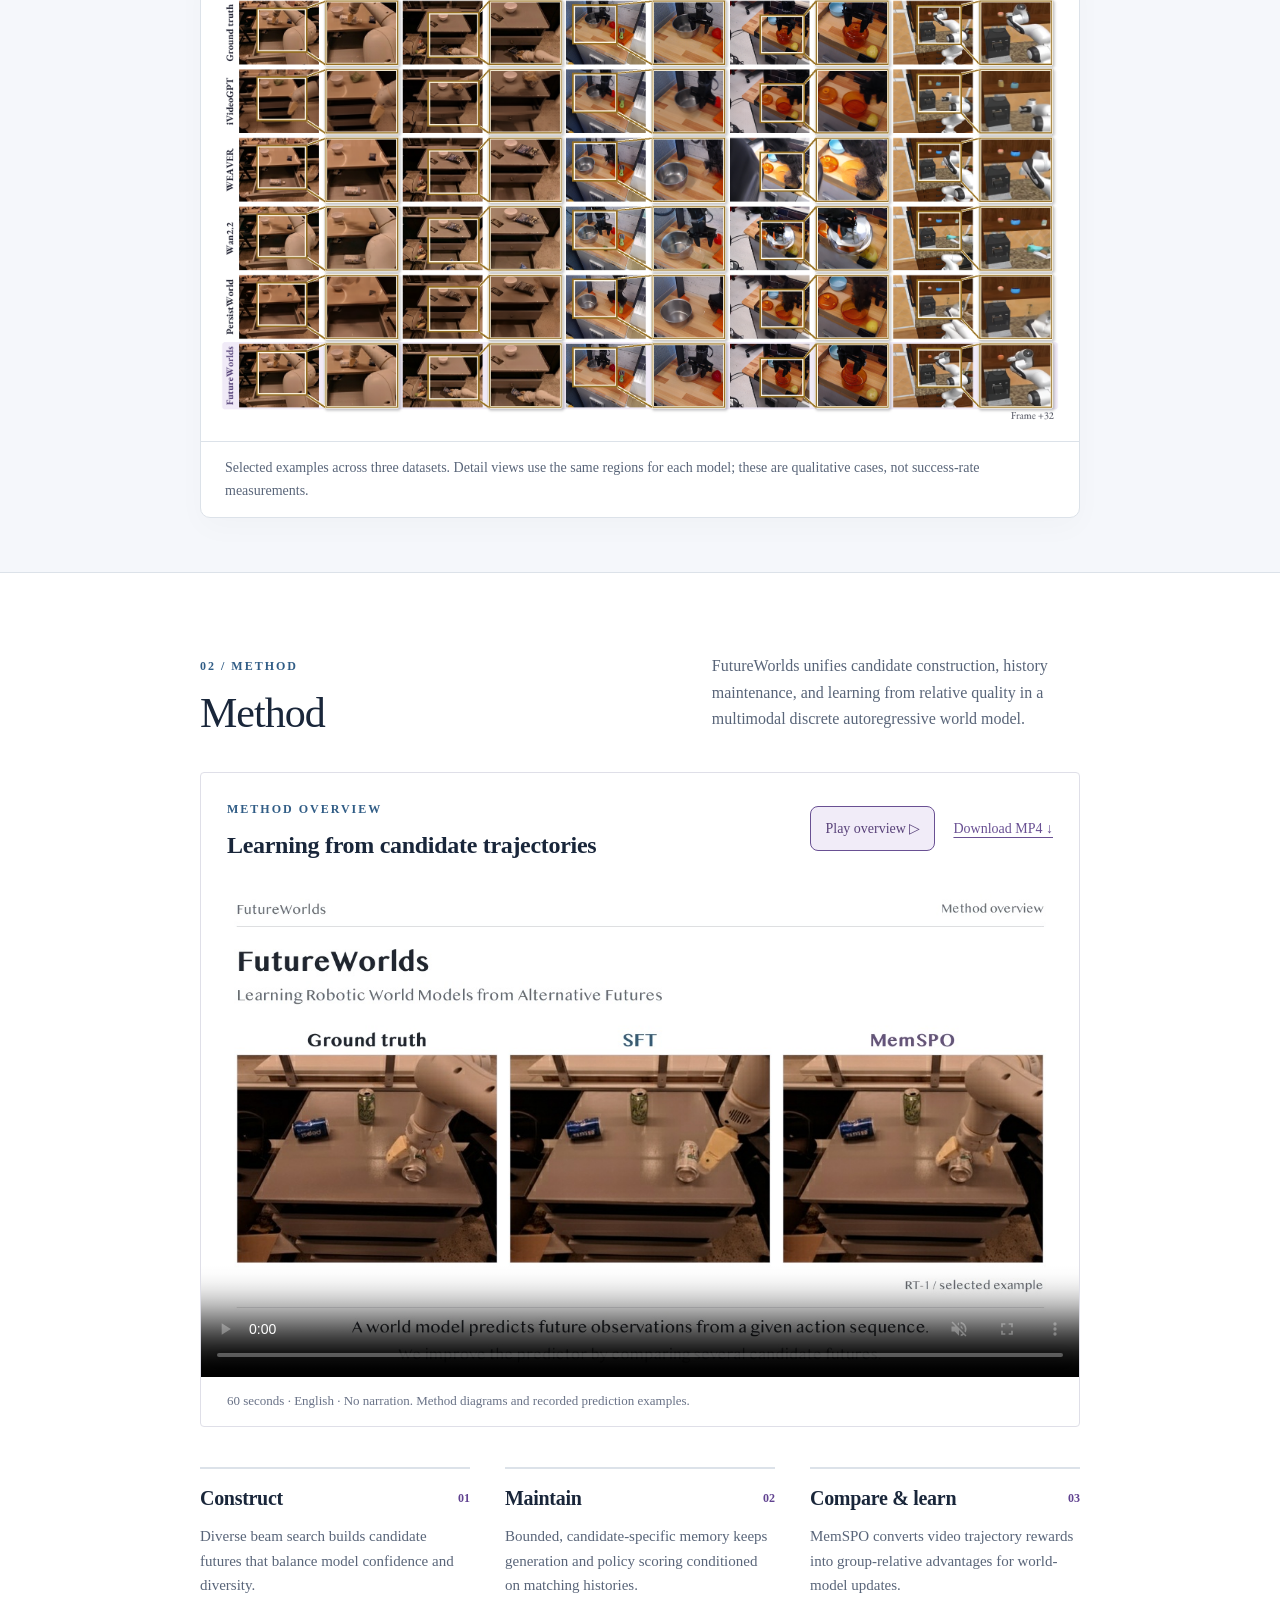
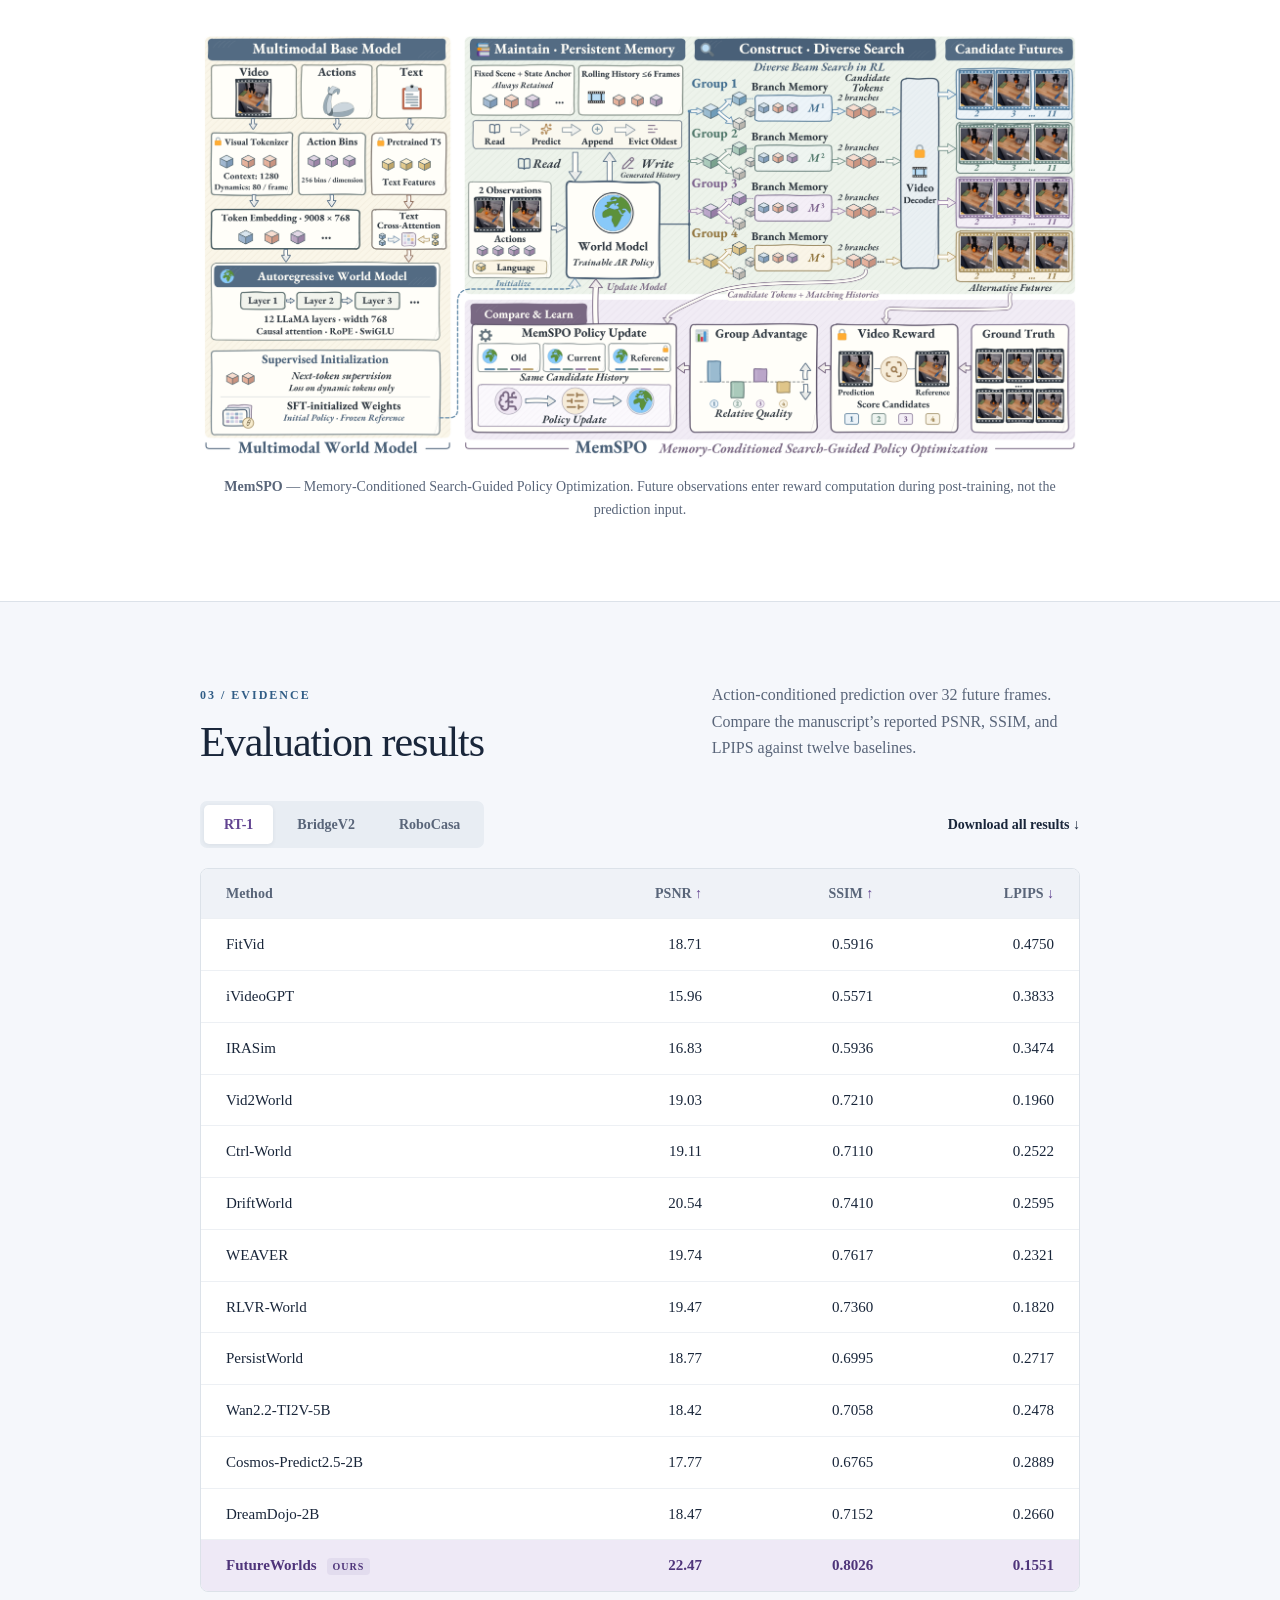
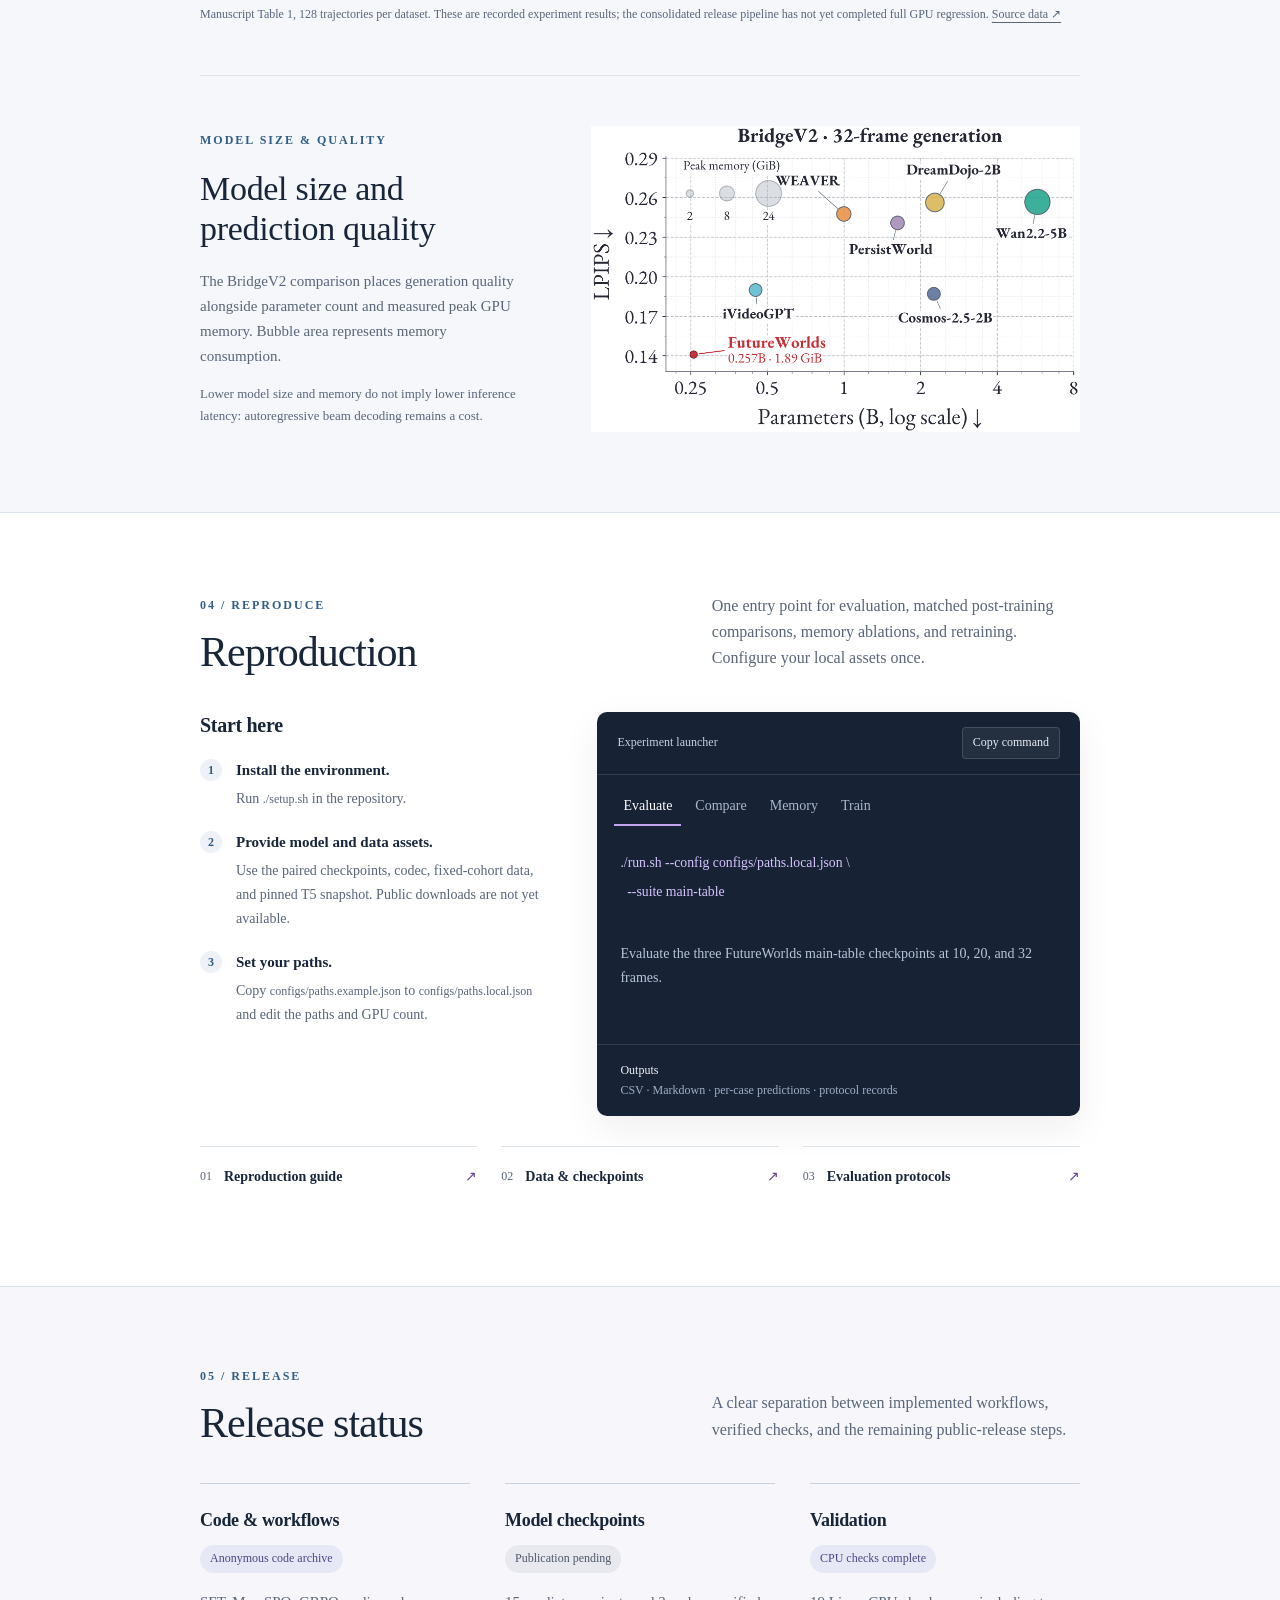
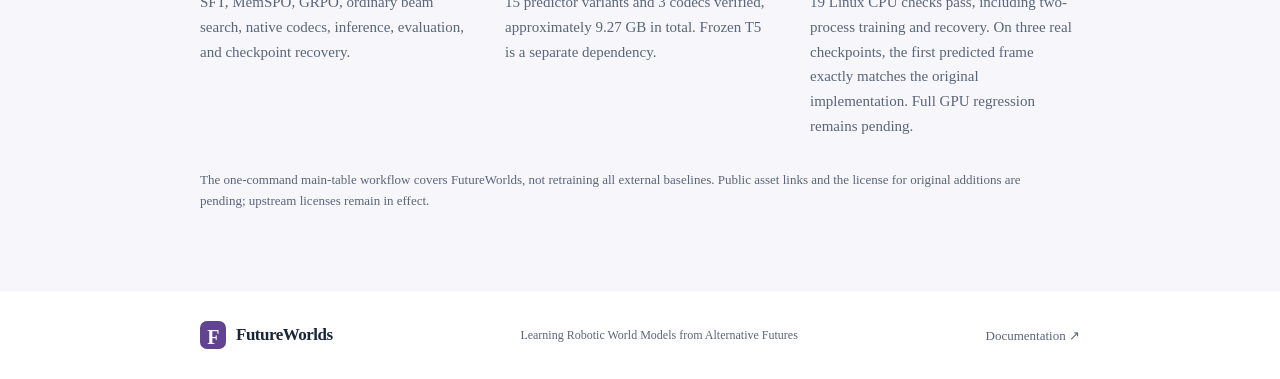
==== commit 1da257bf: "Prepare anonymous review code and project website" ====
--- a/site/index.html
+++ b/site/index.html
@@ -10,15 +10,16 @@
 </head>
 <body>
 <a class="skip" href="#main">Skip to content</a>
-<header><div class="nav wrap"><a href="#" class="wordmark"><span class="mark">F</span>FutureWorlds</a><nav aria-label="Main navigation"><a href="#rollouts">Demos</a><a href="#method">Method</a><a href="#results">Results</a><a href="#reproduce">Reproduce</a><a href="#release">Release</a></nav><a class="nav-cta" href="https://github.com/Alexander-wu/FutureWorlds">GitHub <span aria-hidden="true">↗</span></a></div></header>
+<header><div class="nav wrap"><a href="#" class="wordmark"><span class="mark">F</span>FutureWorlds</a><nav aria-label="Main navigation"><a href="#rollouts">Demos</a><a href="#method">Method</a><a href="#results">Results</a><a href="#reproduce">Reproduce</a><a href="#release">Release</a></nav><a class="nav-cta" href="downloads/FutureWorlds-code.zip" download>Code ZIP <span aria-hidden="true">↗</span></a></div></header>
 <main id="main">
 <section class="hero wrap">
+<div class="eyebrow">ANONYMOUS SUBMISSION · ICLR 2027</div>
 <div class="eyebrow">ROBOTIC WORLD MODELS <span>/</span> MEMSPO</div>
 <h1>Future<span>Worlds</span></h1>
 <p class="hero-title">Learning robotic world models<br>from alternative futures.</p>
 <p class="hero-description">A robotic world model trained with diverse candidate futures<br>and history-consistent policy optimization.</p>
-<div class="actions"><a class="button primary" href="#reproduce">Reproduce the experiments <span aria-hidden="true">↗</span></a><a class="button secondary" href="#method-video">Watch the 60-second overview ▷</a></div>
-<p class="availability">Code available on GitHub · Public checkpoints coming soon</p>
+<div class="actions"><a class="button secondary" href="paper.pdf">Paper PDF ↗</a><a class="button secondary" href="downloads/FutureWorlds-code.zip" download>Code ZIP ↓</a><a class="button primary" href="#reproduce">Reproduce the experiments <span aria-hidden="true">↗</span></a><a class="button secondary" href="#method-video">Watch the 60-second overview ▷</a></div>
+<p class="availability">Anonymous code archive available · Public checkpoints coming soon</p>
 <div class="hero-results" aria-label="Reported 32-frame LPIPS results">
 <p class="hero-results-label">32-frame prediction <span>LPIPS ↓</span></p>
 <div><strong>RT-1</strong><span>0.1551</span></div><div><strong>BridgeV2</strong><span>0.1409</span></div><div><strong>RoboCasa</strong><span>0.1833</span></div>
@@ -59,7 +60,7 @@
   --suite main-table</code></pre><p id="command-description">Evaluate the three FutureWorlds main-table checkpoints at 10, 20, and 32 frames.</p></div><div class="terminal-bottom">Outputs <span>CSV · Markdown · per-case predictions · protocol records</span></div></div></div>
 <div class="guide-links"><a href="guides.html#reproduction"><span>01</span><strong>Reproduction guide</strong><span aria-hidden="true">↗</span></a><a href="guides.html#data"><span>02</span><strong>Data & checkpoints</strong><span aria-hidden="true">↗</span></a><a href="guides.html#protocols"><span>03</span><strong>Evaluation protocols</strong><span aria-hidden="true">↗</span></a></div>
 </section>
-<section class="release-section" id="release"><div class="wrap section"><div class="section-top"><div><div class="eyebrow">05 / RELEASE</div><h2>Release status</h2></div><p>A clear separation between implemented workflows, verified checks, and the remaining public-release steps.</p></div><div class="release-grid"><article><h3>Code & workflows</h3><span class="status ready">Available on GitHub</span><p>SFT, MemSPO, GRPO, ordinary beam search, native codecs, inference, evaluation, and checkpoint recovery.</p></article><article><h3>Model checkpoints</h3><span class="status">Publication pending</span><p>15 predictor variants and 3 codecs verified, approximately 9.27 GB in total. Frozen T5 is a separate dependency.</p></article><article><h3>Validation</h3><span class="status ready">CPU checks complete</span><p>19 Linux CPU checks pass, including two-process training and recovery. On three real checkpoints, the first predicted frame exactly matches the original implementation. Full GPU regression remains pending.</p></article></div><p class="release-note">The one-command main-table workflow covers FutureWorlds, not retraining all external baselines. Public asset links and the license for original additions are pending; upstream licenses remain in effect.</p></div></section>
+<section class="release-section" id="release"><div class="wrap section"><div class="section-top"><div><div class="eyebrow">05 / RELEASE</div><h2>Release status</h2></div><p>A clear separation between implemented workflows, verified checks, and the remaining public-release steps.</p></div><div class="release-grid"><article><h3>Code & workflows</h3><span class="status ready">Anonymous code archive</span><p>SFT, MemSPO, GRPO, ordinary beam search, native codecs, inference, evaluation, and checkpoint recovery.</p></article><article><h3>Model checkpoints</h3><span class="status">Publication pending</span><p>15 predictor variants and 3 codecs verified, approximately 9.27 GB in total. Frozen T5 is a separate dependency.</p></article><article><h3>Validation</h3><span class="status ready">CPU checks complete</span><p>19 Linux CPU checks pass, including two-process training and recovery. On three real checkpoints, the first predicted frame exactly matches the original implementation. Full GPU regression remains pending.</p></article></div><p class="release-note">The one-command main-table workflow covers FutureWorlds, not retraining all external baselines. Public asset links and the license for original additions are pending; upstream licenses remain in effect.</p></div></section>
 </main>
 <footer class="wrap"><a class="wordmark" href="#"><span class="mark">F</span>FutureWorlds</a><p>Learning Robotic World Models from Alternative Futures</p><a href="guides.html">Documentation ↗</a></footer>
 <dialog id="figure-dialog" aria-label="Figure viewer"><div class="dialog-top"><span id="figure-caption"></span><div><button id="actual-size" aria-pressed="false">Actual size</button> <button id="close-figure" aria-label="Close figure">Close ✕</button></div></div><div class="dialog-image"><img id="figure-full" alt=""></div></dialog>
